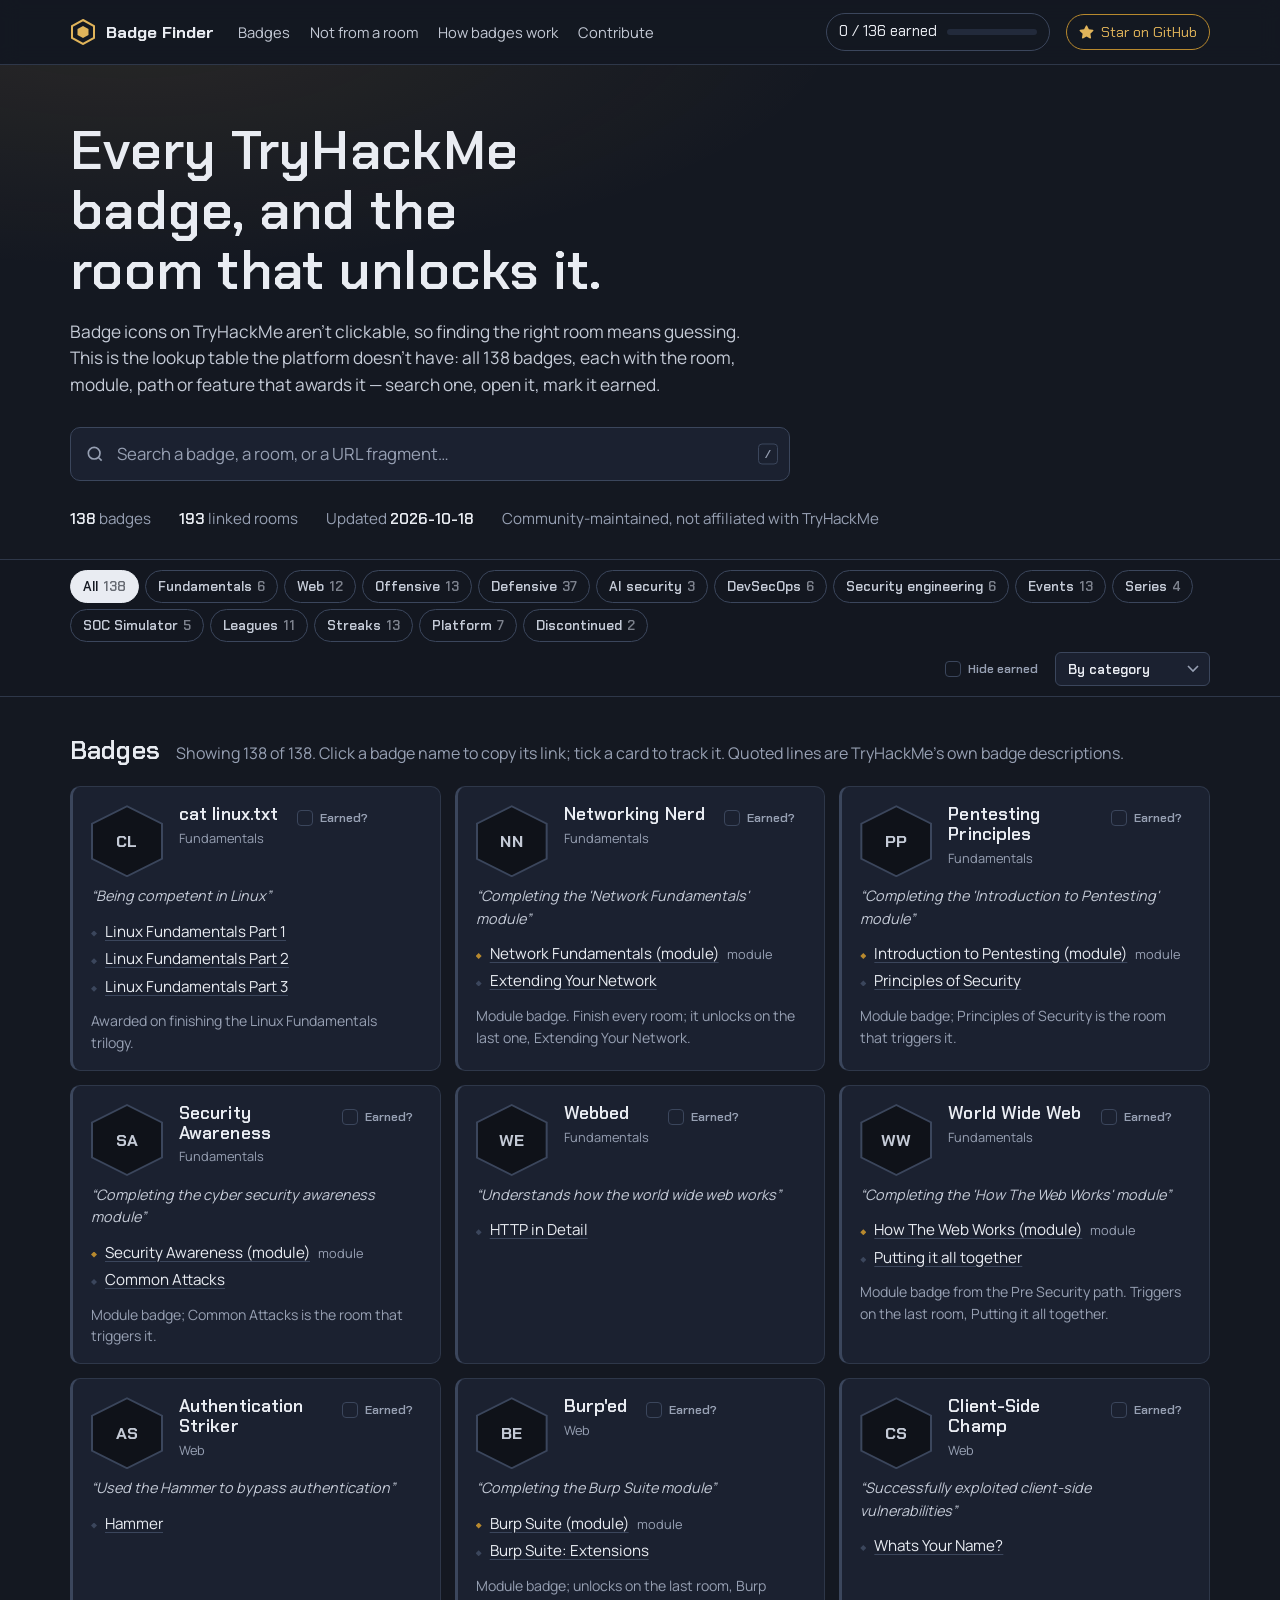
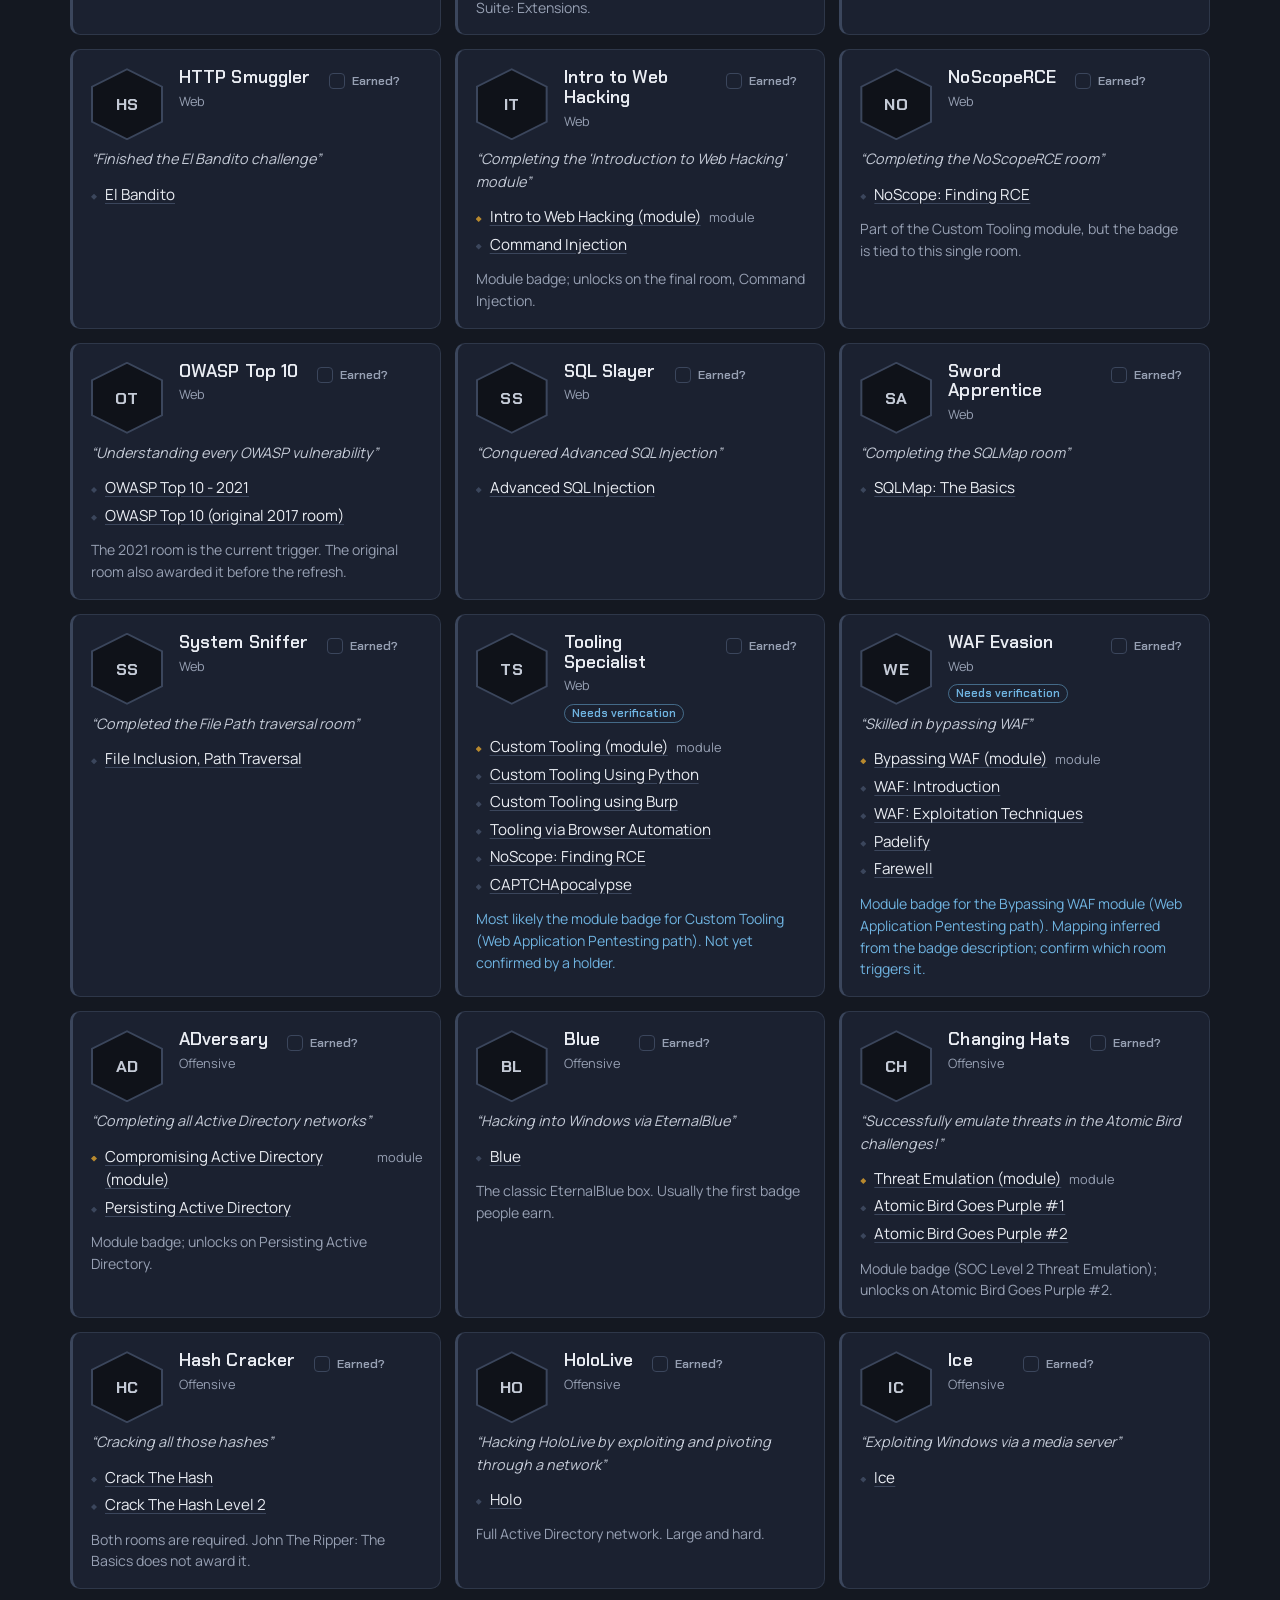
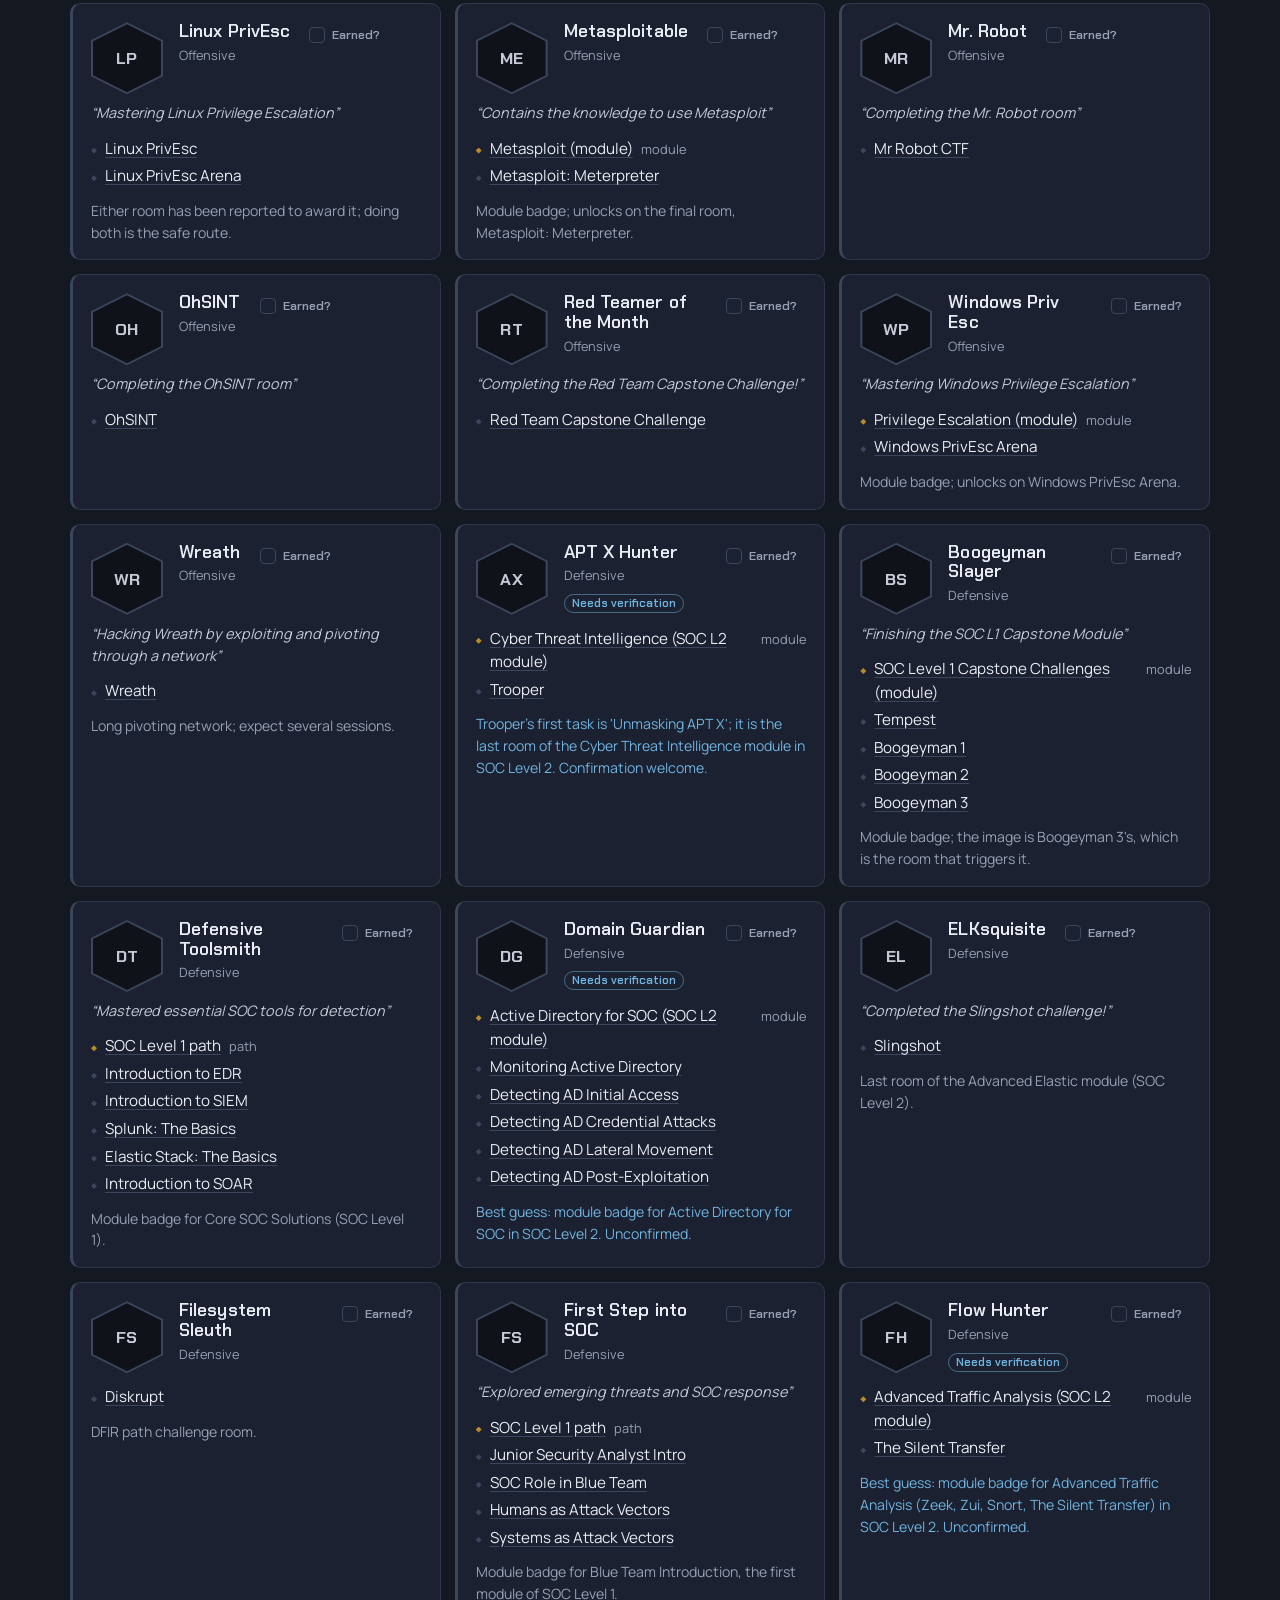
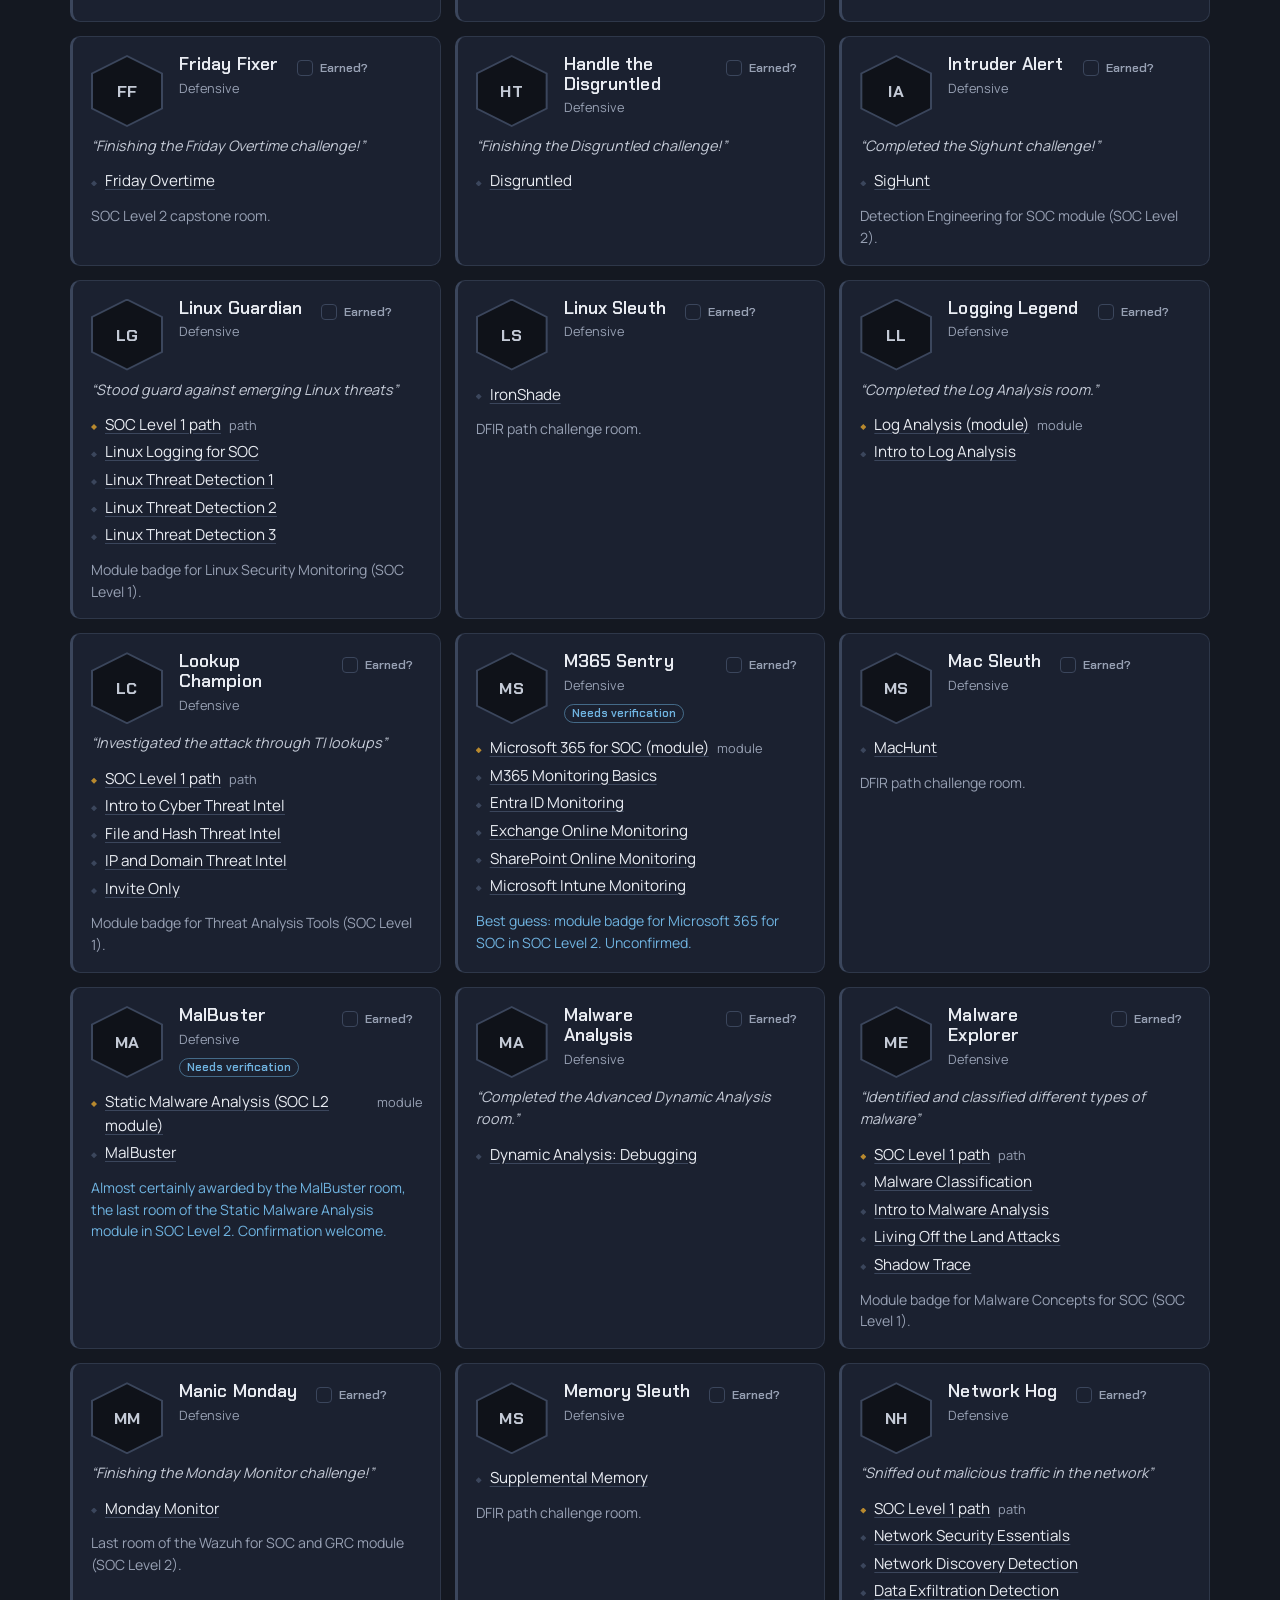
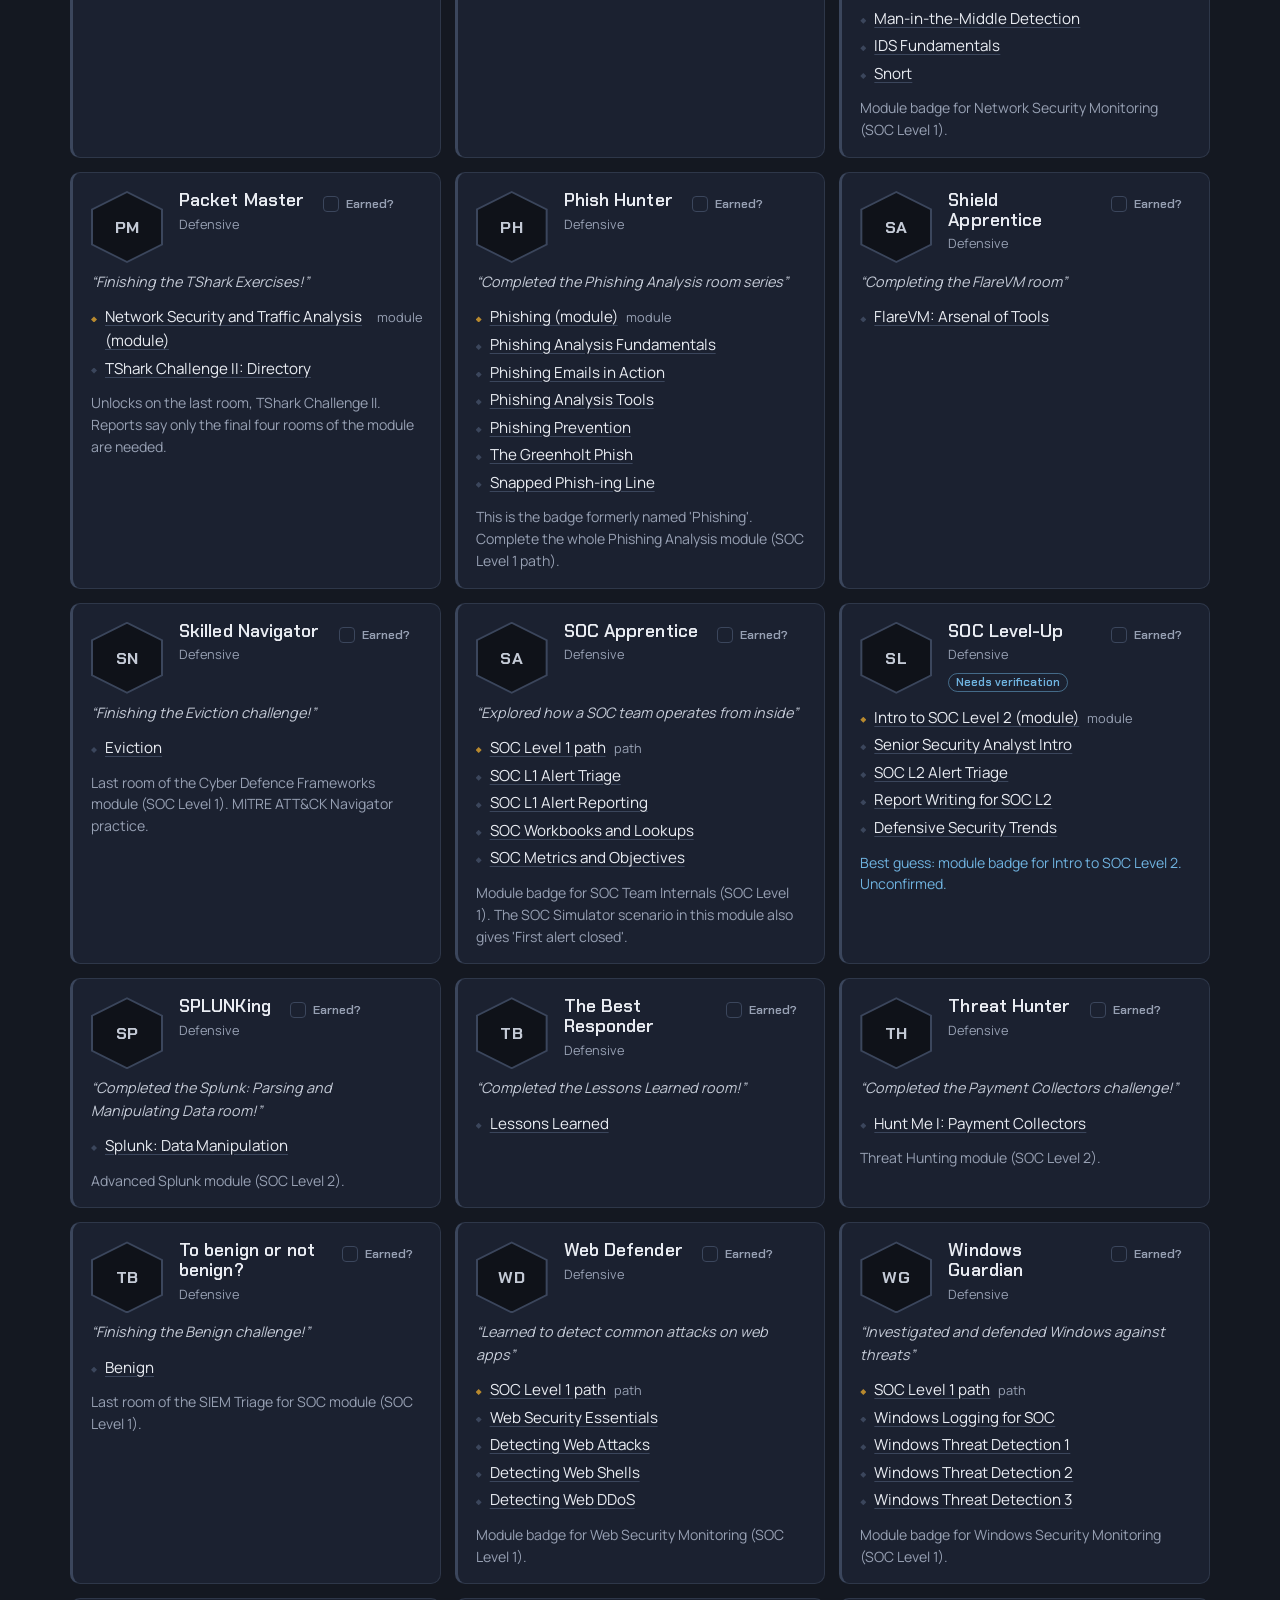
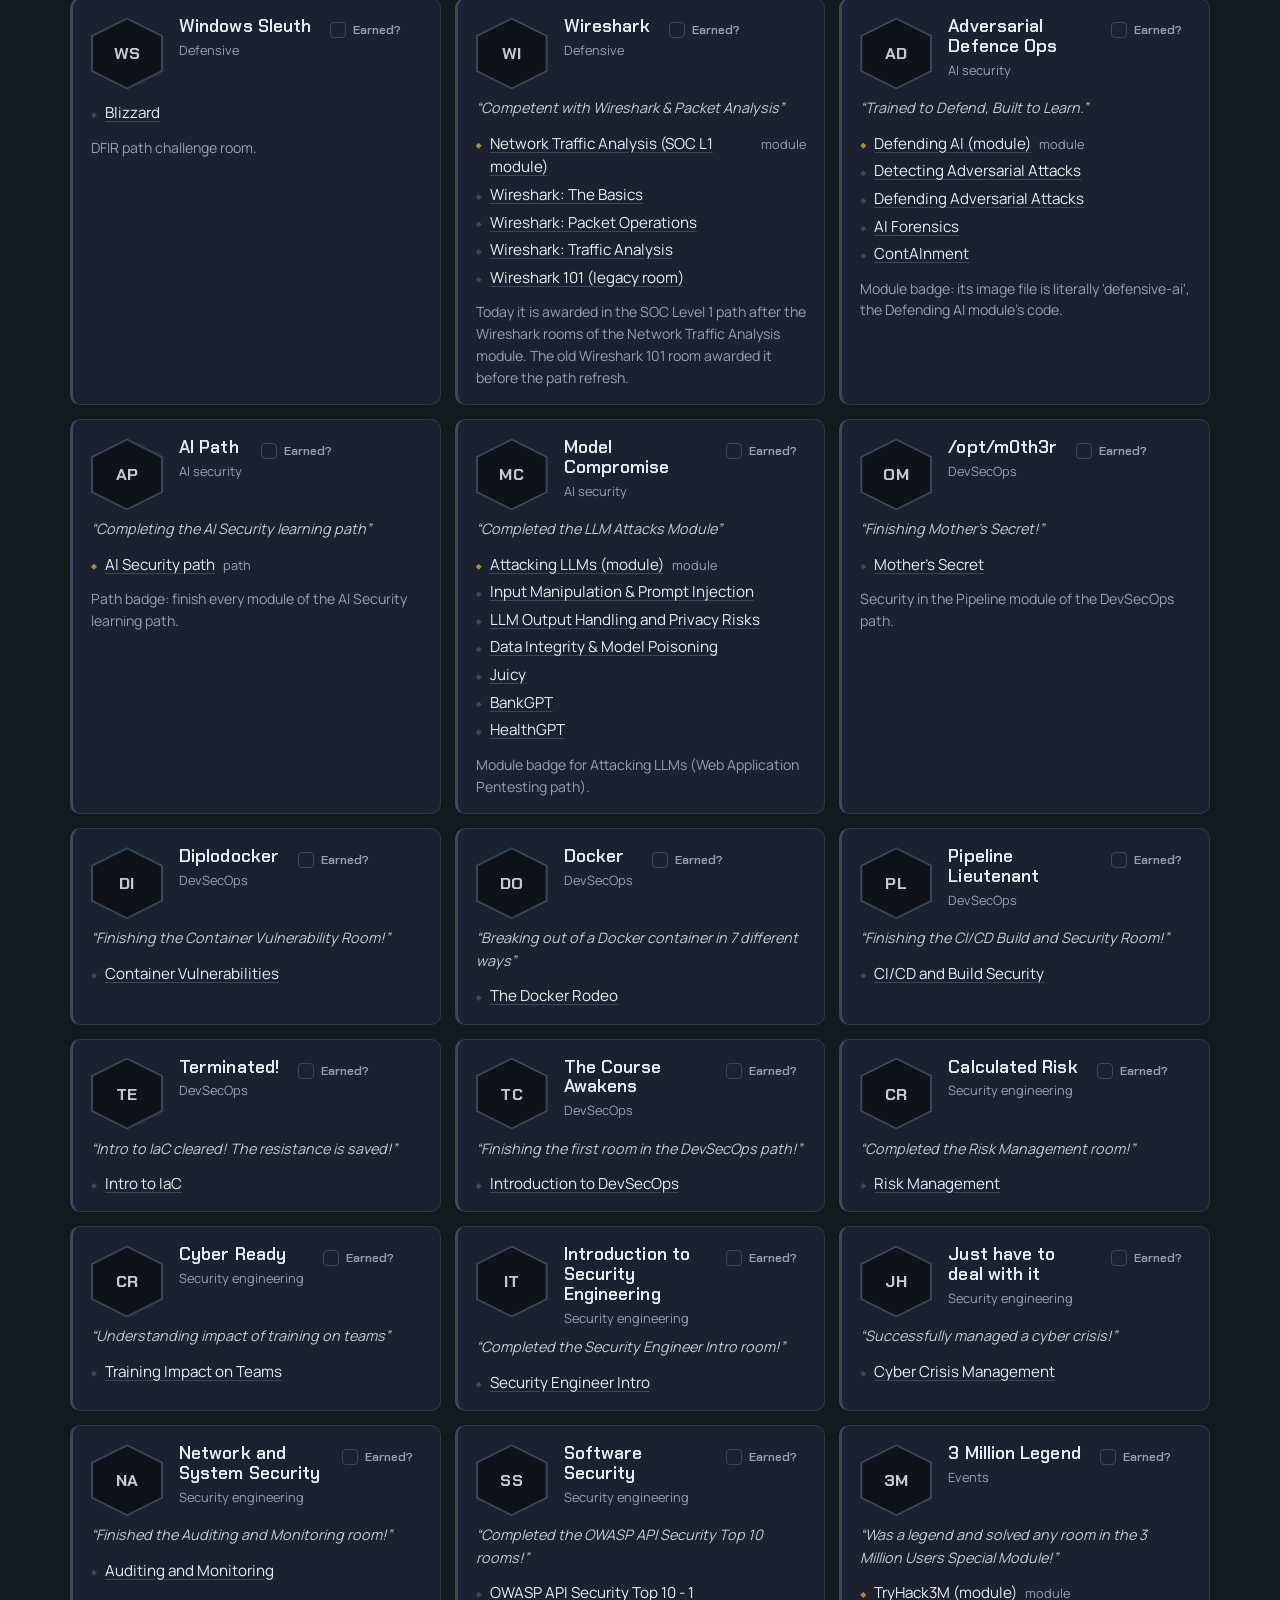
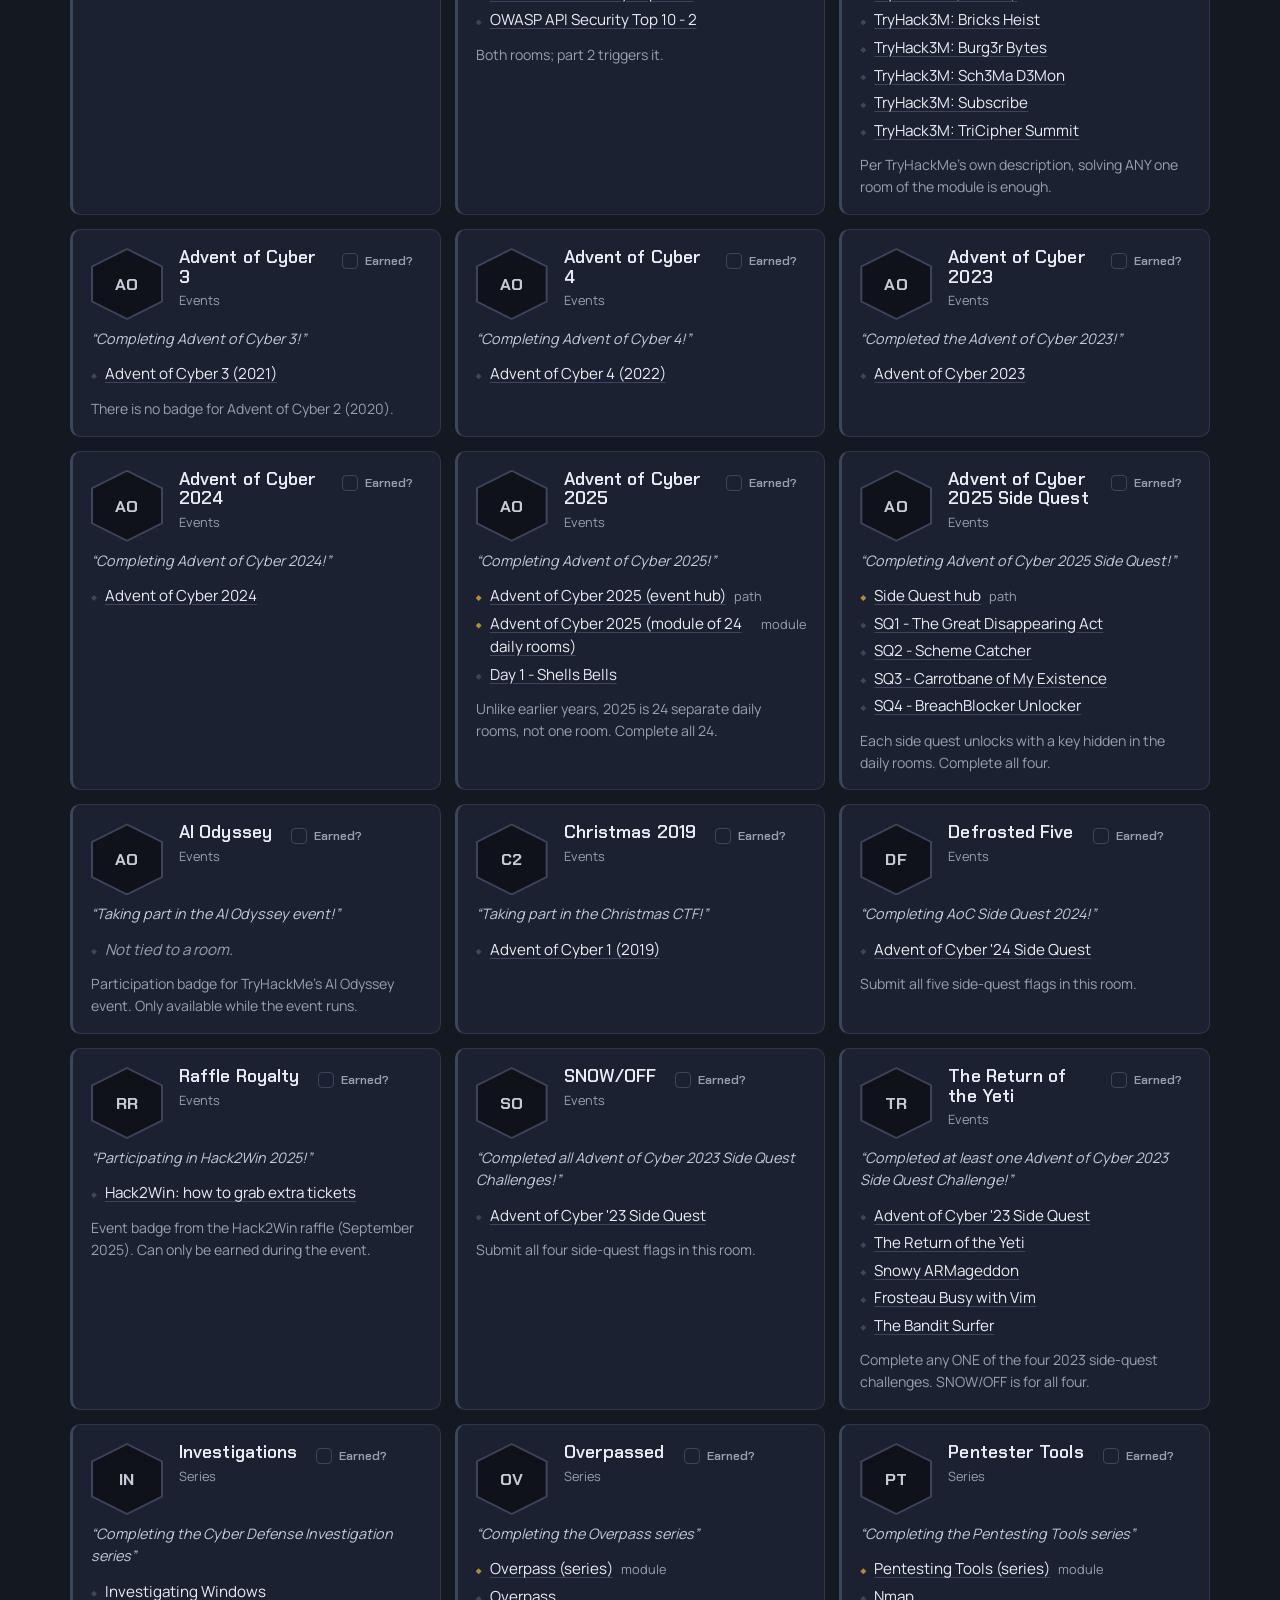
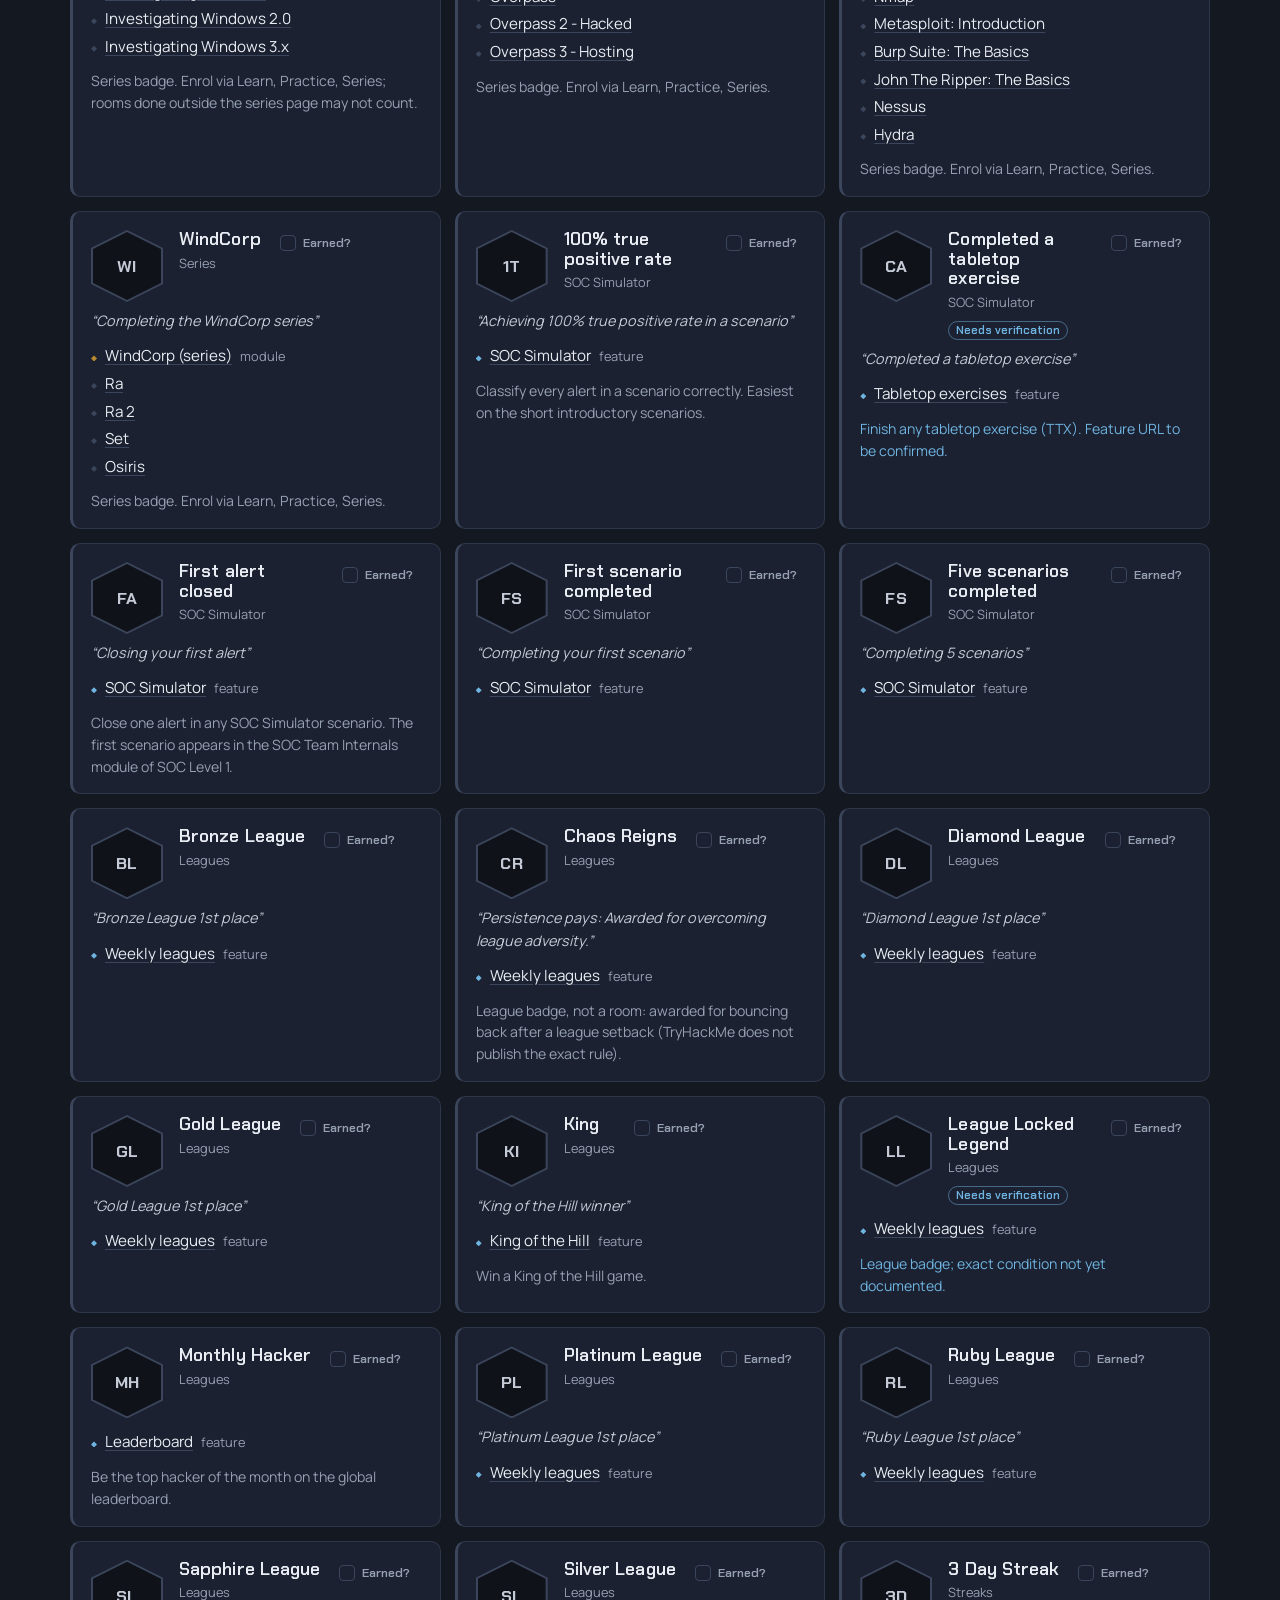
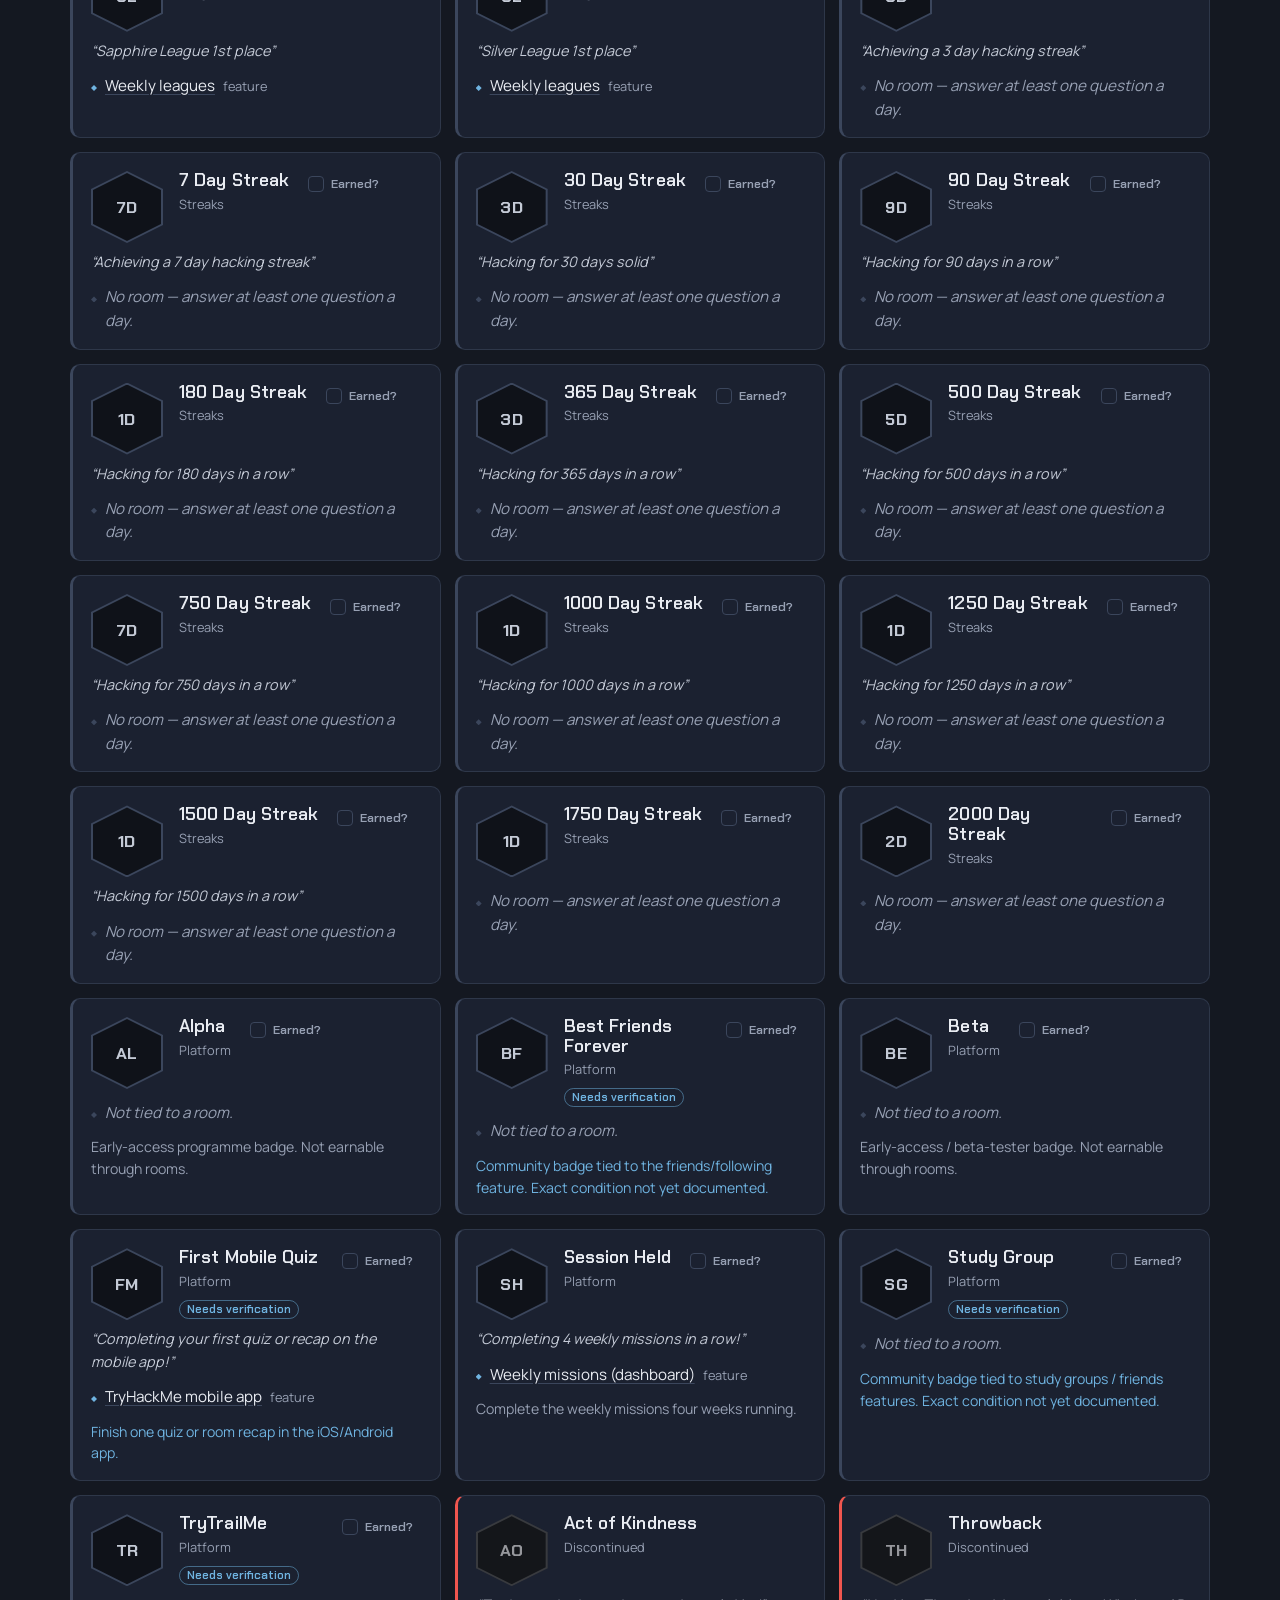
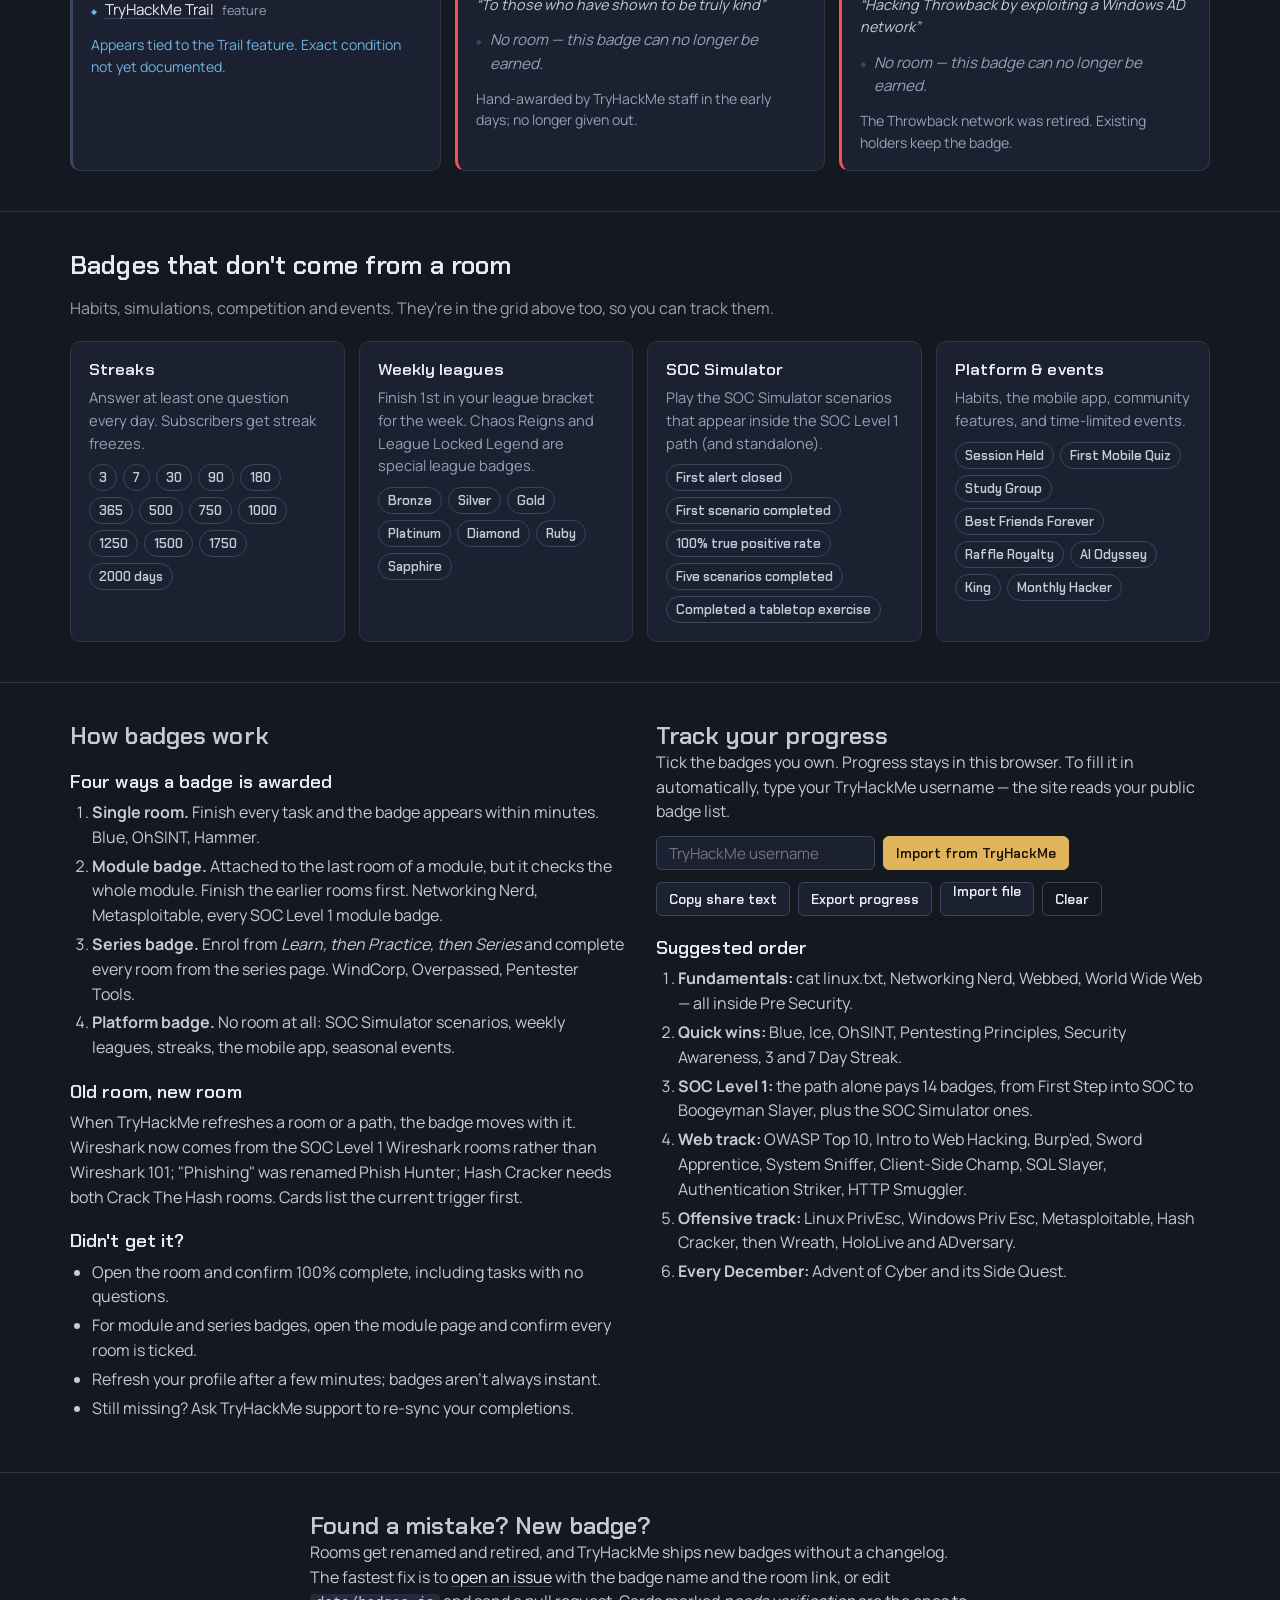
==== index.html @ e09bb970 "Add a Star on GitHub button and a link to the author's profile" ====
<!DOCTYPE html>
<html lang="en">
<head>
  <meta charset="utf-8">
  <meta name="viewport" content="width=device-width, initial-scale=1">
  <title>TryHackMe Badge Finder — all 138 badges and the room that unlocks each one</title>
  <meta name="description" content="Every TryHackMe badge with the exact room, module, path or feature that awards it: Blue, OWASP Top 10, Advent of Cyber, SOC Level 1 badges, Sleuth badges, leagues, streaks and more. Searchable, with a progress tracker.">
  <meta name="keywords" content="TryHackMe badges, TryHackMe badge rooms, how to get TryHackMe badges, TryHackMe badge list, THM badges, TryHackMe rooms with badges, TryHackMe achievements, Advent of Cyber badge, TryHackMe SOC Level 1 badges, TryHackMe Sleuth badges">
  <meta name="robots" content="index, follow, max-image-preview:large">
  <link rel="canonical" href="https://bazeeza.github.io/thm-badge-finder/">
  <meta name="theme-color" content="#141821">
  <meta property="og:type" content="website">
  <meta property="og:site_name" content="TryHackMe Badge Finder">
  <meta property="og:title" content="TryHackMe Badge Finder — every badge and the room that unlocks it">
  <meta property="og:description" content="All 138 TryHackMe badges with links to the rooms that award them. Free, community-maintained, with a built-in progress tracker.">
  <meta property="og:url" content="https://bazeeza.github.io/thm-badge-finder/">
  <meta property="og:image" content="https://bazeeza.github.io/thm-badge-finder/assets/og-image.png">
  <meta property="og:image:width" content="1200"><meta property="og:image:height" content="630">
  <meta name="twitter:card" content="summary_large_image">
  <meta name="twitter:title" content="TryHackMe Badge Finder">
  <meta name="twitter:description" content="Every TryHackMe badge, and the exact room that unlocks it.">
  <meta name="twitter:image" content="https://bazeeza.github.io/thm-badge-finder/assets/og-image.png">
  <link rel="icon" href="assets/favicon.svg" type="image/svg+xml">
  <link rel="preconnect" href="https://fonts.googleapis.com">
  <link rel="preconnect" href="https://fonts.gstatic.com" crossorigin>
  <link rel="preconnect" href="https://assets.tryhackme.com">
  <link href="https://fonts.googleapis.com/css2?family=Chakra+Petch:wght@600;700&family=Manrope:wght@400;500;600;700&display=swap" rel="stylesheet">
  <link rel="stylesheet" href="styles.css">
  <script type="application/ld+json">
  {"@context":"https://schema.org","@type":"WebSite","name":"TryHackMe Badge Finder","url":"https://bazeeza.github.io/thm-badge-finder/","description":"Every TryHackMe badge and the room, module, path or feature that awards it.","potentialAction":{"@type":"SearchAction","target":"https://bazeeza.github.io/thm-badge-finder/?q={search_term_string}","query-input":"required name=search_term_string"}}
  </script>
  <script type="application/ld+json">
  {"@context":"https://schema.org","@type":"FAQPage","mainEntity":[
    {"@type":"Question","name":"How do I get badges on TryHackMe?","acceptedAnswer":{"@type":"Answer","text":"Most badges are awarded automatically when you complete a specific room, finish every room of a module, or complete a series. Others come from the SOC Simulator, streaks, weekly leagues, King of the Hill and seasonal events. This page lists the exact trigger for each of the 138 badges."}},
    {"@type":"Question","name":"Why can't I click a badge on TryHackMe to see which room gives it?","acceptedAnswer":{"@type":"Answer","text":"Badge icons on profiles aren't linked to rooms. This site fills that gap: search a badge name and get the room link."}},
    {"@type":"Question","name":"I completed the room but didn't get the badge. What now?","acceptedAnswer":{"@type":"Answer","text":"Check that every task shows 100%, that you did the current version of the room, and for module and series badges that every room in the module or series is done. Badges can take a few minutes to appear. If it's still missing, TryHackMe support can re-sync it."}}
  ]}
  </script>
</head>
<body>

<header class="topbar">
  <div class="wrap">
    <a class="brand" href="#top" aria-label="TryHackMe Badge Finder, home">
      <svg viewBox="0 0 26 26" aria-hidden="true"><polygon points="13,1 24,7 24,19 13,25 2,19 2,7" fill="none" stroke="#E0B45A" stroke-width="2"/><polygon points="13,7 18.5,10 18.5,16 13,19 7.5,16 7.5,10" fill="#E0B45A"/></svg>
      Badge Finder
    </a>
    <nav class="topbar-nav" aria-label="Sections">
      <a href="#badges">Badges</a>
      <a href="#other-badges">Not from a room</a>
      <a href="#how">How badges work</a>
      <a href="#contribute">Contribute</a>
    </nav>
    <span class="spacer"></span>
    <div class="progress-pill" title="Saved in this browser only">
      <span id="progress-text">0 / 0 earned</span>
      <span class="bar" aria-hidden="true"><i id="progress-bar"></i></span>
    </div>
    <a class="gh-star" href="https://github.com/Bazeeza/thm-badge-finder" target="_blank" rel="noopener" aria-label="Star this project on GitHub">
      <svg viewBox="0 0 16 16" aria-hidden="true"><path fill="currentColor" d="M8 .25a.75.75 0 0 1 .67.42l1.88 3.81 4.2.61a.75.75 0 0 1 .42 1.28l-3.04 2.96.72 4.19a.75.75 0 0 1-1.09.79L8 12.33l-3.76 1.98a.75.75 0 0 1-1.09-.79l.72-4.19L.83 6.37a.75.75 0 0 1 .42-1.28l4.2-.61L7.33.67A.75.75 0 0 1 8 .25Z"/></svg>
      <span>Star on GitHub</span>
    </a>
  </div>
</header>

<main id="top">
  <section class="hero">
    <div class="wrap">
      <h1>Every TryHackMe badge, and the room that unlocks it.</h1>
      <p class="lead">Badge icons on TryHackMe aren't clickable, so finding the right room means guessing. This is the lookup table the platform doesn't have: all 138 badges, each with the room, module, path or feature that awards it — search one, open it, mark it earned.</p>
      <form class="search" role="search" onsubmit="return false">
        <label>
          <span class="visually-hidden">Search badges and rooms</span>
          <svg viewBox="0 0 24 24" fill="none" stroke="currentColor" stroke-width="2" aria-hidden="true"><circle cx="11" cy="11" r="7"/><path d="M20 20l-3.5-3.5"/></svg>
          <input id="search" type="search" placeholder="Search a badge, a room, or a URL fragment…" autocomplete="off" spellcheck="false">
          <kbd aria-hidden="true">/</kbd>
        </label>
      </form>
      <ul class="facts">
        <li><b id="fact-badges">0</b> badges</li>
        <li><b id="fact-rooms">0</b> linked rooms</li>
        <li>Updated <b id="fact-updated"></b></li>
        <li>Community-maintained, not affiliated with TryHackMe</li>
      </ul>
    </div>
  </section>

  <div class="toolbar" id="badges">
    <div class="wrap">
      <div class="chips" id="chips" role="group" aria-label="Filter by category"></div>
      <div class="right">
        <label class="earn" style="margin:0">
          <input type="checkbox" id="only-unearned">
          <span class="box"><svg viewBox="0 0 12 12" fill="none" stroke="#1A1406" stroke-width="2"><path d="M2 6.5l2.6 2.5L10 3.5"/></svg></span>
          Hide earned
        </label>
        <select class="select" id="sort" aria-label="Sort badges">
          <option value="category">By category</option>
          <option value="name">A to Z</option>
          <option value="rooms">Most rooms first</option>
        </select>
      </div>
    </div>
  </div>

  <section>
    <div class="wrap">
      <div class="section-head">
        <h2>Badges</h2>
        <p>Showing <span id="result-count">0</span>. Click a badge name to copy its link; tick a card to track it. Quoted lines are TryHackMe's own badge descriptions.</p>
      </div>
      <div class="grid" id="grid" aria-live="polite"></div>
    </div>
  </section>

  <section id="other-badges">
    <div class="wrap">
      <div class="section-head">
        <h2>Badges that don't come from a room</h2>
        <p>Habits, simulations, competition and events. They're in the grid above too, so you can track them.</p>
      </div>
      <div class="other" id="other"></div>
    </div>
  </section>

  <section id="how">
    <div class="wrap two-col">
      <div class="prose">
        <h2>How badges work</h2>
        <h3>Four ways a badge is awarded</h3>
        <ol>
          <li><strong>Single room.</strong> Finish every task and the badge appears within minutes. Blue, OhSINT, Hammer.</li>
          <li><strong>Module badge.</strong> Attached to the last room of a module, but it checks the whole module. Finish the earlier rooms first. Networking Nerd, Metasploitable, every SOC Level 1 module badge.</li>
          <li><strong>Series badge.</strong> Enrol from <em>Learn, then Practice, then Series</em> and complete every room from the series page. WindCorp, Overpassed, Pentester Tools.</li>
          <li><strong>Platform badge.</strong> No room at all: SOC Simulator scenarios, weekly leagues, streaks, the mobile app, seasonal events.</li>
        </ol>
        <h3>Old room, new room</h3>
        <p>When TryHackMe refreshes a room or a path, the badge moves with it. Wireshark now comes from the SOC Level 1 Wireshark rooms rather than Wireshark 101; "Phishing" was renamed Phish Hunter; Hash Cracker needs both Crack The Hash rooms. Cards list the current trigger first.</p>
        <h3>Didn't get it?</h3>
        <ul>
          <li>Open the room and confirm 100% complete, including tasks with no questions.</li>
          <li>For module and series badges, open the module page and confirm every room is ticked.</li>
          <li>Refresh your profile after a few minutes; badges aren't always instant.</li>
          <li>Still missing? Ask TryHackMe support to re-sync your completions.</li>
        </ul>
      </div>
      <div class="prose">
        <h2>Track your progress</h2>
        <p>Tick the badges you own. Progress stays in this browser. To fill it in automatically, type your TryHackMe username — the site reads your public badge list.</p>
        <p class="row">
          <input class="text-input" id="thm-user" placeholder="TryHackMe username" autocomplete="off">
          <button class="btn primary" id="thm-import-btn" type="button">Import from TryHackMe</button>
        </p>
        <p id="thm-import-status" style="color:var(--muted);font-size:.9rem"></p>
        <p class="row">
          <button class="btn" id="share" type="button">Copy share text</button>
          <button class="btn" id="export" type="button">Export progress</button>
          <label class="btn" for="import">Import file</label>
          <input class="visually-hidden" type="file" id="import" accept="application/json">
          <button class="btn ghost danger" id="reset" type="button">Clear</button>
        </p>
        <h3>Suggested order</h3>
        <ol>
          <li><strong>Fundamentals:</strong> cat linux.txt, Networking Nerd, Webbed, World Wide Web — all inside Pre Security.</li>
          <li><strong>Quick wins:</strong> Blue, Ice, OhSINT, Pentesting Principles, Security Awareness, 3 and 7 Day Streak.</li>
          <li><strong>SOC Level 1:</strong> the path alone pays 14 badges, from First Step into SOC to Boogeyman Slayer, plus the SOC Simulator ones.</li>
          <li><strong>Web track:</strong> OWASP Top 10, Intro to Web Hacking, Burp'ed, Sword Apprentice, System Sniffer, Client-Side Champ, SQL Slayer, Authentication Striker, HTTP Smuggler.</li>
          <li><strong>Offensive track:</strong> Linux PrivEsc, Windows Priv Esc, Metasploitable, Hash Cracker, then Wreath, HoloLive and ADversary.</li>
          <li><strong>Every December:</strong> Advent of Cyber and its Side Quest.</li>
        </ol>
      </div>
    </div>
  </section>

  <section id="contribute">
    <div class="wrap prose">
      <h2>Found a mistake? New badge?</h2>
      <p>Rooms get renamed and retired, and TryHackMe ships new badges without a changelog. The fastest fix is to
        <a id="report-link" data-repo="bazeeza/thm-badge-finder" href="https://github.com/bazeeza/thm-badge-finder/issues/new">open an issue</a>
        with the badge name and the room link, or edit <code>data/badges.js</code> and send a pull request. Cards marked <em>needs verification</em> are the ones to confirm first — if you earned one, tell us which room triggered it.</p>
    </div>
  </section>
</main>

<footer>
  <div class="wrap">
    <p>Badge names, descriptions and artwork belong to TryHackMe and are loaded from TryHackMe's own servers. This site is an independent community index, not affiliated with or endorsed by TryHackMe.</p>
    <p class="noprint">Made by <a href="https://github.com/Bazeeza">bazeeza</a>. Source on <a href="https://github.com/Bazeeza/thm-badge-finder">GitHub</a>, a star helps others find it. Based on the community list started by PYROMANIA6 on r/tryhackme, cross-checked against thmrevenant's badge table and TryHackMe's public badge API. Data version <span id="site-version"></span>.</p>
  </div>
</footer>

<div class="toast" id="toast" role="status" aria-live="polite"></div>
<script src="data/badges.js"></script>
<script src="app.js"></script>
<script>document.getElementById("site-version").textContent = (window.SITE && window.SITE.version) || "";</script>
</body>
</html>
---- styles.css ----
/* ======================================================================
   TryHackMe Badge Finder — styles
   Palette: slate base, brass for "earned", cool blue for "verify", red
   for discontinued. Type: Chakra Petch (display) + Manrope (body).
   ====================================================================== */
:root {
  --bg: #141821; --bg-deep: #0F1219; --surface: #1B2130; --surface-2: #222A3B;
  --line: #2E3749; --line-strong: #3B465C;
  --ink: #E9ECF2; --ink-soft: #C4CAD6; --muted: #97A0B3;
  --brass: #E0B45A; --brass-deep: #B8892E; --brass-ink: #1A1406;
  --verify: #6FB3E0; --red: #F0564F; --focus: #FFD27A;
  --font-display: "Chakra Petch", "Trebuchet MS", sans-serif;
  --font-body: "Manrope", "Segoe UI", system-ui, sans-serif;
  --radius: 6px; --radius-lg: 10px; --maxw: 1180px; --hex: 72px;
}
*, *::before, *::after { box-sizing: border-box; }
html { scroll-behavior: smooth; scroll-padding-top: 90px; }
@media (prefers-reduced-motion: reduce) { html { scroll-behavior: auto; } }
body { margin: 0; background: var(--bg); color: var(--ink); font-family: var(--font-body); font-size: 16px; line-height: 1.55; -webkit-font-smoothing: antialiased; }
a { color: var(--ink); text-decoration-color: var(--line-strong); text-underline-offset: 3px; }
a:hover { text-decoration-color: var(--brass); }
:focus-visible { outline: 2px solid var(--focus); outline-offset: 2px; }
h1, h2, h3 { font-family: var(--font-display); font-weight: 600; line-height: 1.1; margin: 0; letter-spacing: 0.005em; }
.wrap { max-width: var(--maxw); margin: 0 auto; padding: 0 20px; }
.visually-hidden { position: absolute !important; width: 1px; height: 1px; overflow: hidden; clip: rect(0 0 0 0); white-space: nowrap; }

/* Top bar */
.topbar { position: sticky; top: 0; z-index: 20; background: color-mix(in srgb, var(--bg) 88%, transparent); backdrop-filter: blur(10px); border-bottom: 1px solid var(--line); }
.topbar .wrap { display: flex; align-items: center; gap: 16px; height: 64px; }
.brand { display: flex; align-items: center; gap: 10px; font-family: var(--font-display); font-weight: 700; font-size: 1.05rem; text-decoration: none; white-space: nowrap; }
.brand svg { width: 26px; height: 26px; }
.topbar-nav { display: none; gap: 20px; margin-left: 8px; }
.topbar-nav a { font-size: 0.92rem; color: var(--ink-soft); text-decoration: none; }
.topbar-nav a:hover { color: var(--ink); }
.topbar .spacer { flex: 1; }
.progress-pill { display: flex; align-items: center; gap: 10px; font-family: var(--font-display); font-size: 0.95rem; padding: 6px 12px; border: 1px solid var(--line-strong); border-radius: 999px; white-space: nowrap; }
.progress-pill .bar { width: 90px; height: 6px; background: var(--surface-2); border-radius: 999px; overflow: hidden; }
.gh-star { display: inline-flex; align-items: center; gap: 7px; font-family: var(--font-display); font-size: 0.92rem; padding: 6px 12px; border: 1px solid var(--brass-deep); border-radius: 999px; color: var(--brass); text-decoration: none; white-space: nowrap; }
.gh-star svg { width: 15px; height: 15px; }
.gh-star:hover { background: var(--brass); color: var(--brass-ink); }
@media (max-width: 560px) { .gh-star span { display: none; } .gh-star { padding: 7px; } }
.progress-pill .bar i { display: block; height: 100%; width: 0%; background: linear-gradient(90deg, var(--brass-deep), var(--brass)); transition: width .35s ease; }
@media (min-width: 860px) { .topbar-nav { display: flex; } }

/* Hero */
.hero { padding: 56px 0 28px; border-bottom: 1px solid var(--line); background: radial-gradient(1200px 420px at 10% -10%, rgba(224,180,90,0.10), transparent 60%), var(--bg); }
.hero h1 { font-size: clamp(2rem, 4.6vw, 3.4rem); max-width: 18ch; text-wrap: balance; }
.hero p.lead { margin: 18px 0 0; max-width: 62ch; color: var(--ink-soft); font-size: 1.08rem; }
.hero .search { margin-top: 28px; display: flex; gap: 10px; align-items: stretch; max-width: 720px; }
.search label { flex: 1; position: relative; }
.search input { width: 100%; height: 54px; padding: 0 16px 0 46px; background: var(--surface); border: 1px solid var(--line-strong); border-radius: var(--radius-lg); color: var(--ink); font: inherit; font-size: 1.05rem; }
.search input::placeholder { color: var(--muted); }
.search input:focus { border-color: var(--brass); outline: none; box-shadow: 0 0 0 3px rgba(224,180,90,0.18); }
.search svg { position: absolute; left: 15px; top: 50%; transform: translateY(-50%); width: 20px; height: 20px; color: var(--muted); pointer-events: none; }
.search kbd { position: absolute; right: 12px; top: 50%; transform: translateY(-50%); font: 600 0.72rem var(--font-display); color: var(--muted); border: 1px solid var(--line-strong); border-radius: 4px; padding: 2px 6px; }
.hero .facts { margin: 26px 0 0; padding: 0; list-style: none; display: flex; flex-wrap: wrap; gap: 8px 28px; color: var(--muted); font-size: 0.95rem; }
.hero .facts b { color: var(--ink); font-family: var(--font-display); font-weight: 600; }

/* Filters */
.toolbar { position: sticky; top: 64px; z-index: 15; background: color-mix(in srgb, var(--bg) 92%, transparent); backdrop-filter: blur(10px); border-bottom: 1px solid var(--line); }
.toolbar .wrap { display: flex; align-items: center; gap: 10px; flex-wrap: wrap; padding-top: 10px; padding-bottom: 10px; }
.chips { display: flex; gap: 6px; flex-wrap: wrap; flex: 1 1 auto; }
.chip { font: 600 0.84rem var(--font-display); padding: 7px 12px; border: 1px solid var(--line-strong); border-radius: 999px; background: transparent; color: var(--ink-soft); cursor: pointer; white-space: nowrap; }
.chip[aria-pressed="true"] { background: var(--ink); color: var(--bg); border-color: var(--ink); }
.chip:hover:not([aria-pressed="true"]) { border-color: var(--ink-soft); color: var(--ink); }
.chip .n { opacity: .6; margin-left: 5px; }
.toolbar .right { margin-left: auto; flex: none; display: flex; gap: 8px; align-items: center; padding-left: 12px; }
@media (max-width: 859px) {
  .chips { flex-wrap: nowrap; overflow-x: auto; scrollbar-width: thin; padding-bottom: 2px; }
  .toolbar .right { margin-left: 0; width: 100%; justify-content: flex-end; padding-left: 0; }
}
.select, .btn { font: 600 0.84rem var(--font-display); height: 34px; padding: 0 12px; border: 1px solid var(--line-strong); border-radius: var(--radius); background: var(--surface); color: var(--ink); cursor: pointer; white-space: nowrap; }
.select { padding-right: 28px; appearance: none; background-image: url("data:image/svg+xml,%3Csvg xmlns='http://www.w3.org/2000/svg' width='12' height='8' viewBox='0 0 12 8'%3E%3Cpath d='M1 1l5 5 5-5' fill='none' stroke='%2397A0B3' stroke-width='1.6'/%3E%3C/svg%3E"); background-repeat: no-repeat; background-position: right 10px center; }
.btn:hover { border-color: var(--brass); }
.btn.primary { background: var(--brass); color: var(--brass-ink); border-color: var(--brass); }
.btn.primary:hover { background: #ECC26C; }
.btn.ghost { background: transparent; }
.btn.danger:hover { border-color: var(--red); color: var(--red); }
.text-input { font: inherit; font-size: 0.95rem; height: 34px; padding: 0 12px; border: 1px solid var(--line-strong); border-radius: var(--radius); background: var(--surface); color: var(--ink); }
.text-input:focus { border-color: var(--brass); outline: none; }

/* Sections */
section { padding: 40px 0; }
section + section { border-top: 1px solid var(--line); }
.section-head { display: flex; align-items: baseline; gap: 16px; flex-wrap: wrap; margin-bottom: 20px; }
.section-head h2 { font-size: 1.6rem; }
.section-head p { margin: 0; color: var(--muted); }

/* Grid */
.grid { display: grid; grid-template-columns: repeat(auto-fill, minmax(320px, 1fr)); gap: 14px; }
.badge-card { position: relative; background: var(--surface); border: 1px solid var(--line); border-left: 3px solid var(--line-strong); border-radius: var(--radius-lg); padding: 18px 18px 16px; display: grid; grid-template-columns: var(--hex) 1fr; gap: 12px 16px; align-content: start; scroll-margin-top: 130px; }
.badge-card.earned { border-left-color: var(--brass); background: linear-gradient(180deg, rgba(224,180,90,0.06), transparent 40%), var(--surface); }
.badge-card.discontinued { border-left-color: var(--red); }
.badge-card.discontinued .hex { filter: grayscale(1); opacity: .7; }
.badge-card:target { border-color: var(--brass); box-shadow: 0 0 0 3px rgba(224,180,90,0.25); }
.hex { width: var(--hex); height: var(--hex); position: relative; display: grid; place-items: center; }
.hex::before { content: ""; position: absolute; inset: 0; background: var(--line-strong); clip-path: polygon(50% 0, 100% 25%, 100% 75%, 50% 100%, 0 75%, 0 25%); }
.hex .inner { position: absolute; inset: 2px; background: var(--bg-deep); clip-path: polygon(50% 0, 100% 25%, 100% 75%, 50% 100%, 0 75%, 0 25%); display: grid; place-items: center; overflow: hidden; }
.hex img { width: 100%; height: 100%; object-fit: contain; display: block; padding: 6px; }
.hex .fallback { font: 700 1.05rem var(--font-display); color: var(--ink-soft); letter-spacing: 0.02em; }
.badge-card.earned .hex::before { background: linear-gradient(160deg, var(--brass), var(--brass-deep)); }
.badge-card.earned .hex { filter: drop-shadow(0 0 10px rgba(224,180,90,0.35)); }
.badge-card .head { display: flex; align-items: flex-start; gap: 10px; }
.badge-card h3 { font-size: 1.12rem; flex: 1; }
.badge-card h3 a { text-decoration: none; }
.badge-card h3 a:hover { color: var(--brass); }
.badge-card .meta { display: flex; flex-wrap: wrap; gap: 4px 10px; align-items: center; }
.badge-card .cat { display: inline-block; margin-top: 4px; font-size: 0.8rem; color: var(--muted); }
.badge-card .flag { display: inline-block; margin-top: 4px; font: 600 0.72rem var(--font-display); color: var(--verify); border: 1px solid color-mix(in srgb, var(--verify) 50%, transparent); border-radius: 999px; padding: 1px 7px; }
.earn { display: inline-flex; align-items: center; gap: 7px; font: 600 0.78rem var(--font-display); color: var(--muted); cursor: pointer; user-select: none; white-space: nowrap; padding: 4px 8px; border-radius: 999px; border: 1px solid transparent; }
.earn:hover { border-color: var(--line-strong); color: var(--ink); }
.earn input { position: absolute; opacity: 0; width: 0; height: 0; }
.earn .box { width: 16px; height: 16px; border-radius: 4px; border: 1.5px solid var(--line-strong); display: grid; place-items: center; }
.earn .box svg { width: 10px; height: 10px; opacity: 0; }
.earn input:checked + .box { background: var(--brass); border-color: var(--brass); }
.earn input:checked + .box svg { opacity: 1; }
.earn input:focus-visible + .box { outline: 2px solid var(--focus); outline-offset: 2px; }
.badge-card.earned .earn { color: var(--brass); }
.desc { grid-column: 1 / -1; margin: -4px 0 0; color: var(--ink-soft); font-size: 0.9rem; font-style: italic; }
.rooms { grid-column: 1 / -1; margin: 0; padding: 0; list-style: none; display: grid; gap: 4px; }
.rooms li { display: flex; align-items: baseline; gap: 8px; font-size: 0.95rem; }
.rooms li::before { content: ""; flex: none; width: 6px; height: 6px; margin-top: 1px; background: var(--line-strong); clip-path: polygon(50% 0, 100% 50%, 50% 100%, 0 50%); }
.rooms li.module::before, .rooms li.path::before { background: var(--brass-deep); }
.rooms li.feature::before { background: var(--verify); }
.rooms a { word-break: break-word; }
.rooms .kind { color: var(--muted); font-size: 0.8rem; }
.rooms .none { color: var(--muted); font-style: italic; }
.note { grid-column: 1 / -1; margin: 0; color: var(--muted); font-size: 0.88rem; }
.note.verify { color: var(--verify); }
.empty { grid-column: 1 / -1; padding: 40px; text-align: center; border: 1px dashed var(--line-strong); border-radius: var(--radius-lg); color: var(--muted); }
.empty b { color: var(--ink); }
@media (prefers-reduced-motion: no-preference) {
  .grid.entering .badge-card { animation: rise .45s ease both; animation-delay: calc(var(--i, 0) * 12ms); }
  @keyframes rise { from { opacity: 0; transform: translateY(8px); } to { opacity: 1; transform: none; } }
}

/* Other badges */
.other { display: grid; grid-template-columns: repeat(auto-fit, minmax(260px, 1fr)); gap: 14px; }
.other article { background: var(--surface); border: 1px solid var(--line); border-radius: var(--radius-lg); padding: 18px; }
.other h3 { font-size: 1.05rem; margin-bottom: 8px; }
.other p { margin: 0 0 10px; color: var(--muted); font-size: 0.92rem; }
.other ul { margin: 0; padding: 0; list-style: none; display: flex; flex-wrap: wrap; gap: 6px; }
.other li { font: 600 0.8rem var(--font-display); padding: 4px 9px; border: 1px solid var(--line-strong); border-radius: 999px; color: var(--ink-soft); }

/* Prose */
.prose { max-width: 70ch; color: var(--ink-soft); }
.prose h3 { font-size: 1.15rem; margin: 22px 0 8px; color: var(--ink); }
.prose p { margin: 0 0 12px; }
.prose ol, .prose ul { margin: 0 0 12px; padding-left: 22px; }
.prose li { margin-bottom: 4px; }
.prose code { font-family: ui-monospace, "JetBrains Mono", Menlo, monospace; font-size: 0.88em; background: var(--surface-2); padding: 1px 6px; border-radius: 4px; }
.prose .row { display: flex; flex-wrap: wrap; gap: 8px; align-items: center; }
.two-col { display: grid; grid-template-columns: 1fr; gap: 32px; }
@media (min-width: 900px) { .two-col { grid-template-columns: 1fr 1fr; } }

/* Footer, toast */
footer { border-top: 1px solid var(--line); padding: 28px 0 40px; color: var(--muted); font-size: 0.88rem; }
footer .wrap { display: grid; gap: 10px; }
footer a { color: var(--ink-soft); }
.toast { position: fixed; left: 50%; bottom: 24px; transform: translate(-50%, 20px); background: var(--ink); color: var(--bg); font: 600 0.88rem var(--font-display); padding: 10px 16px; border-radius: 999px; opacity: 0; pointer-events: none; transition: opacity .2s, transform .2s; }
.toast.show { opacity: 1; transform: translate(-50%, 0); }

@media (max-width: 600px) {
  :root { --hex: 60px; }
  .hero { padding-top: 36px; }
  .hero .search kbd { display: none; }
  .progress-pill .bar { display: none; }
  .badge-card { padding: 16px 14px 14px; }
}
@media print {
  .topbar, .toolbar, .earn, footer .noprint { display: none !important; }
  body { background: #fff; color: #000; }
  .badge-card { break-inside: avoid; border: 1px solid #999; }
}
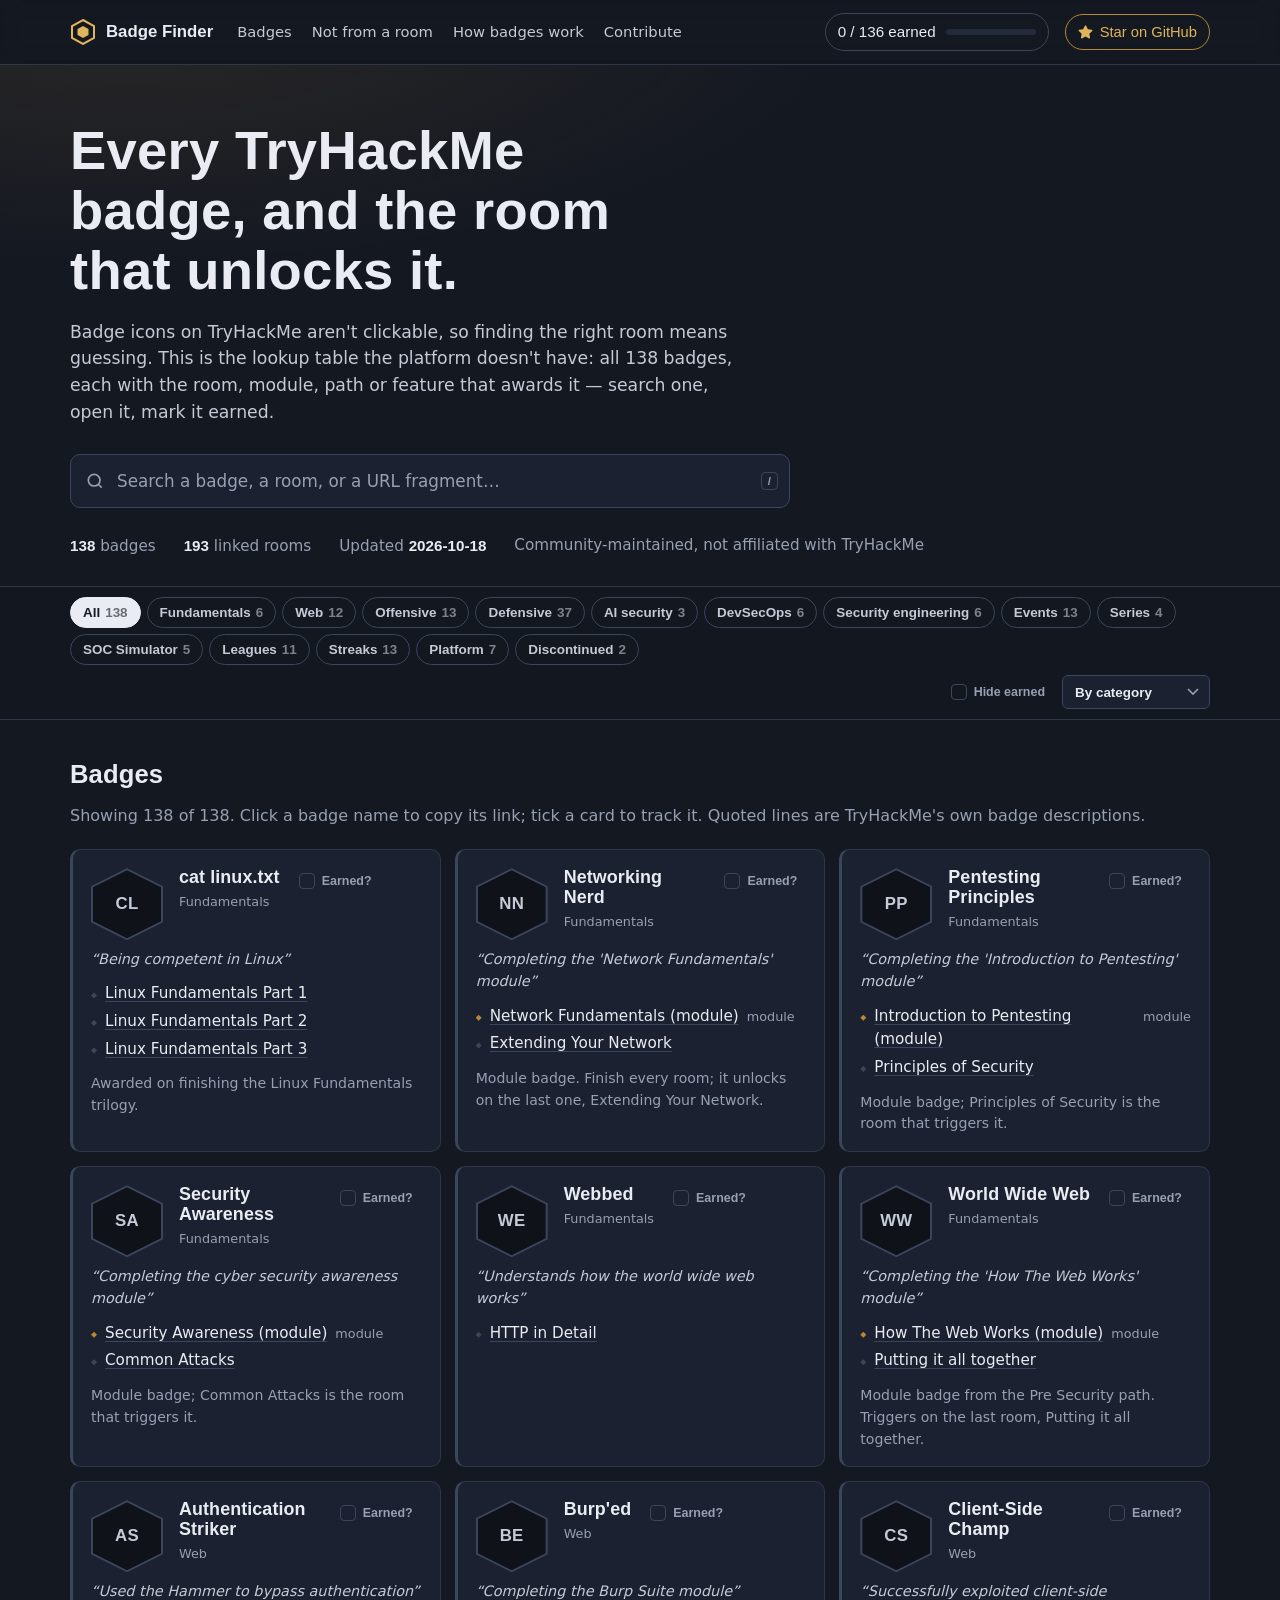
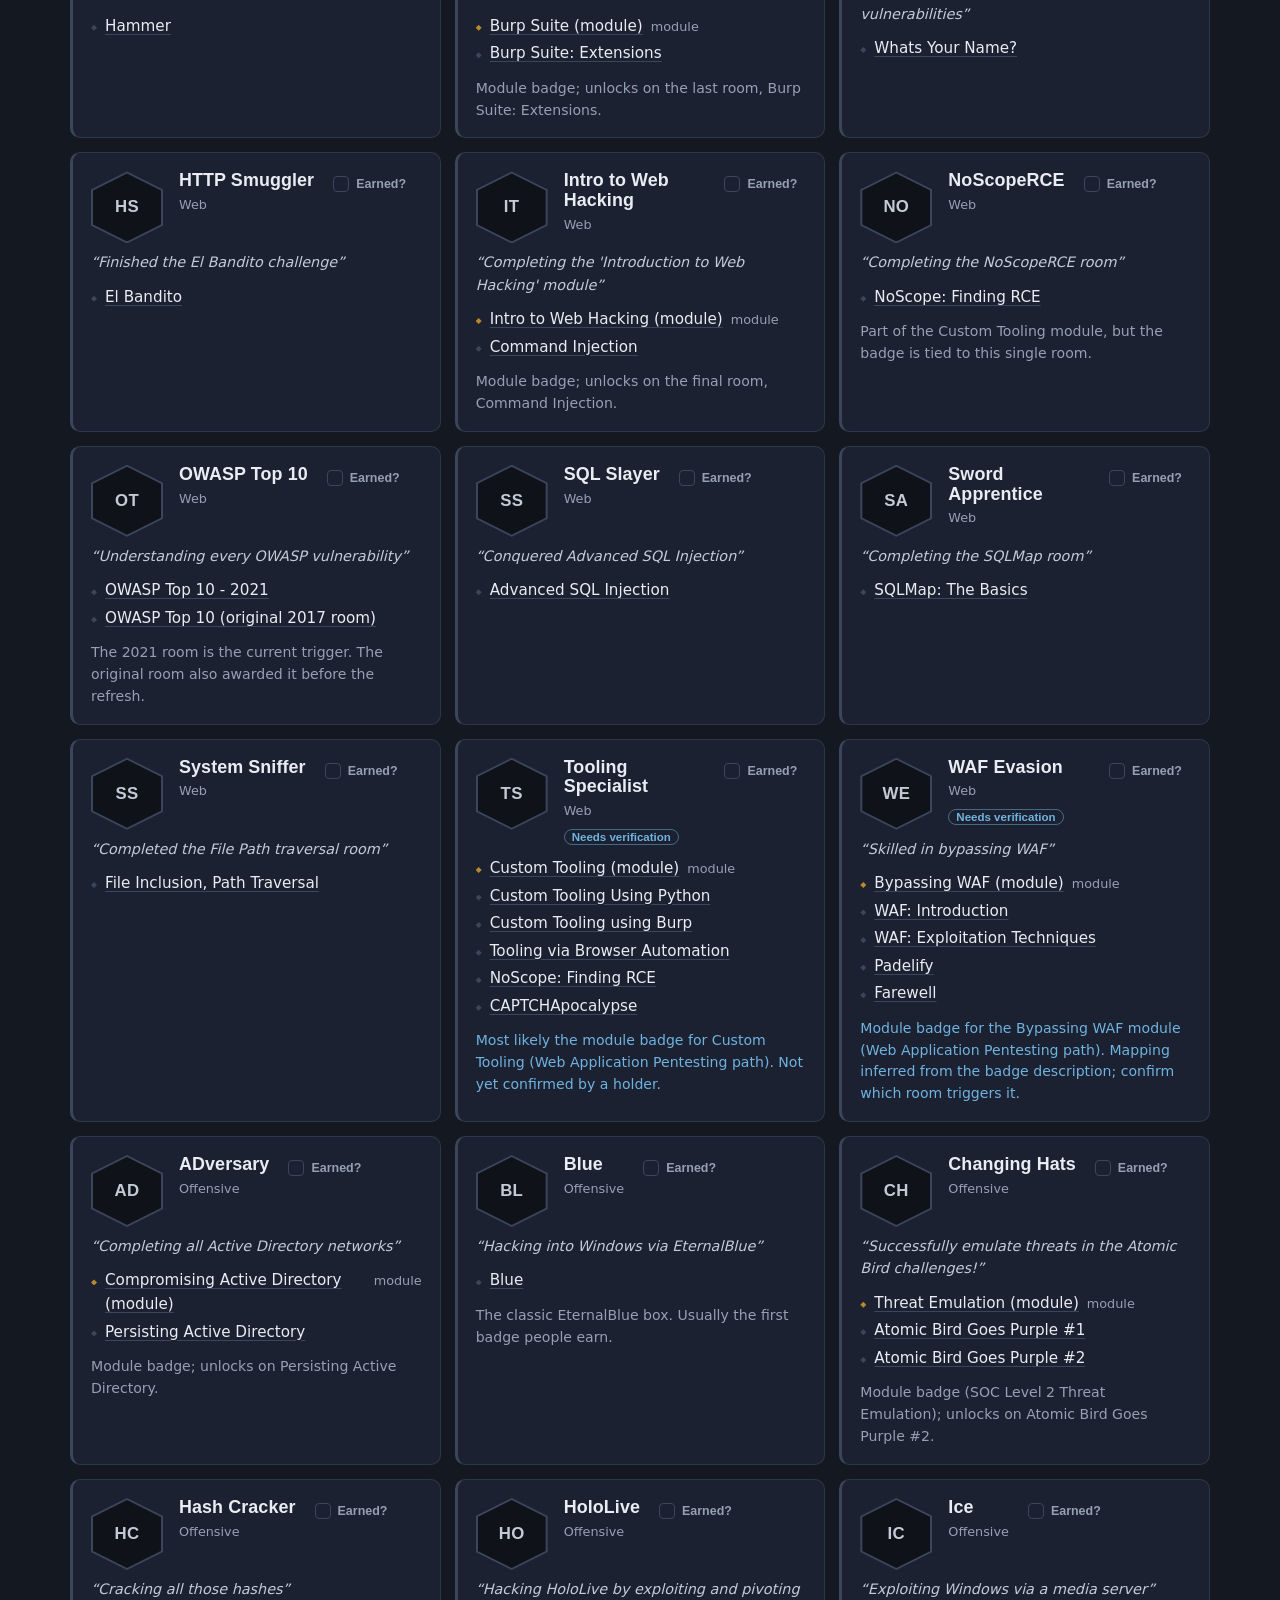
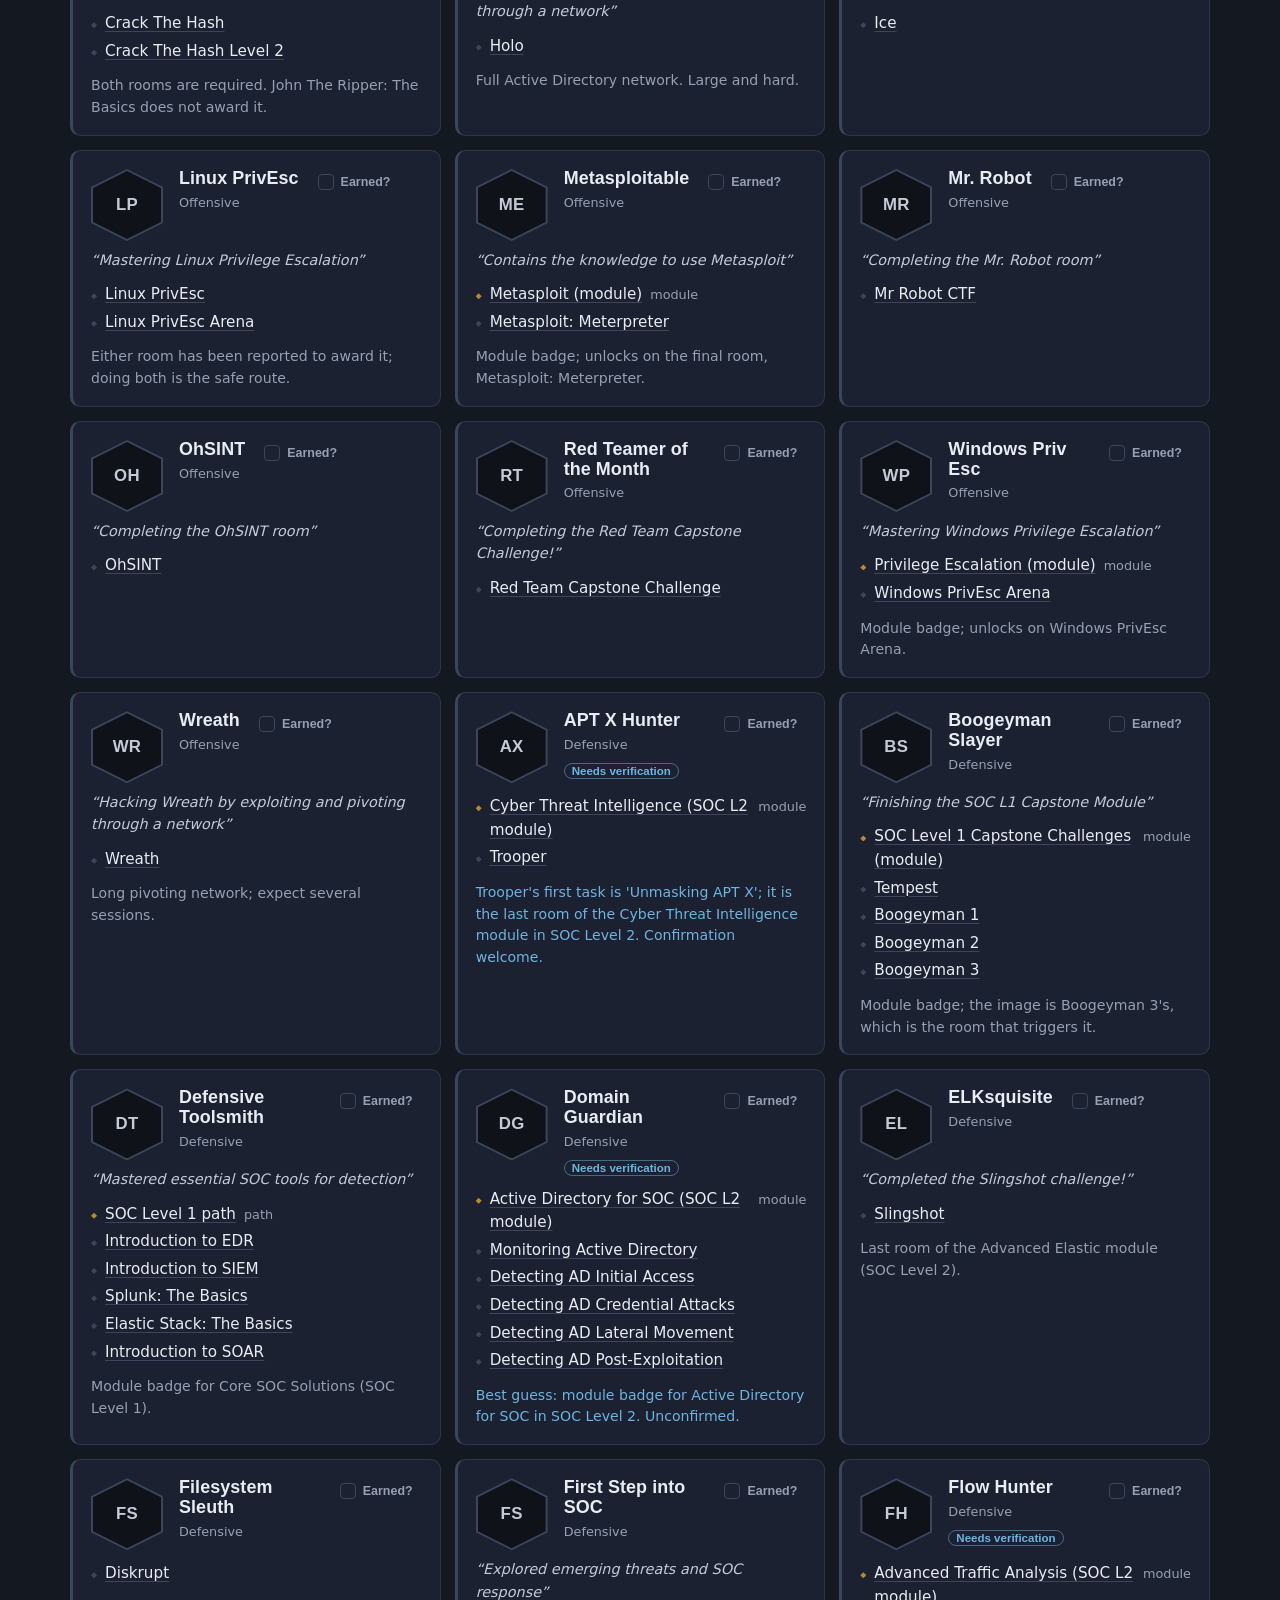
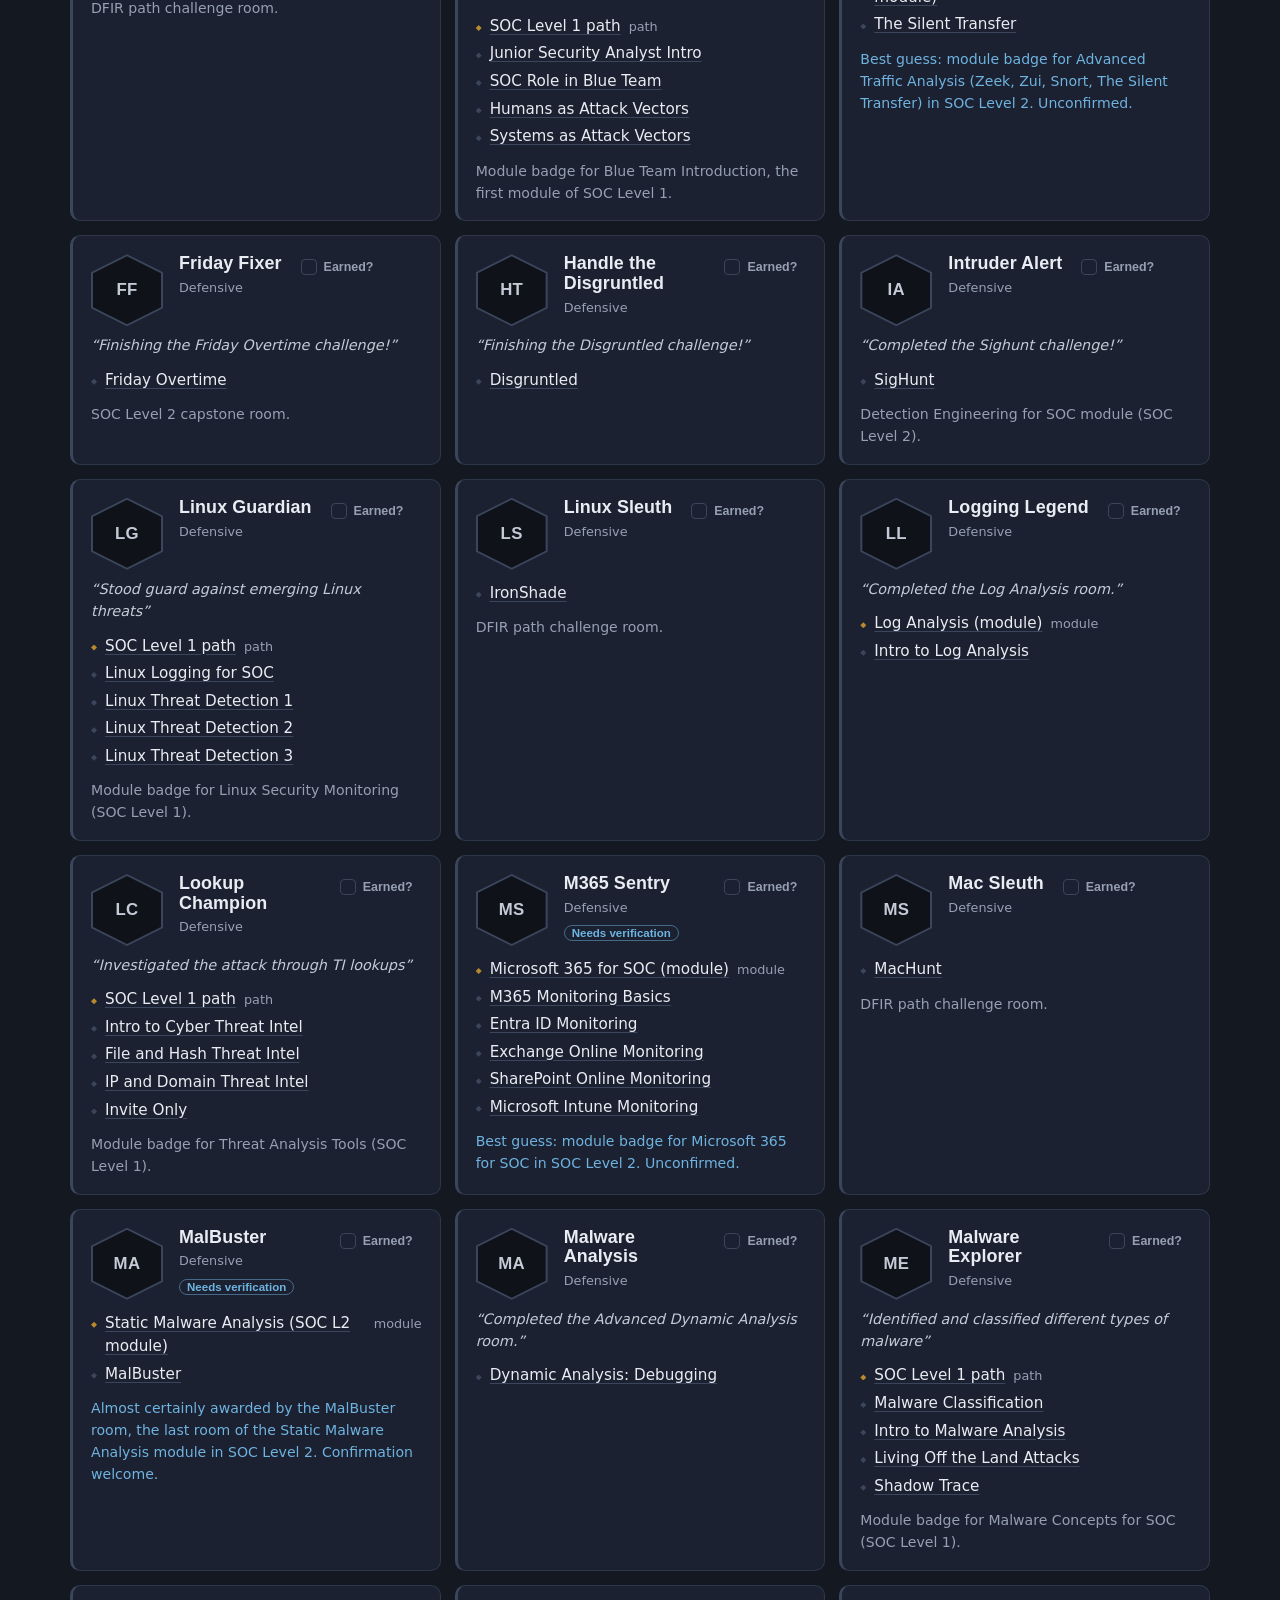
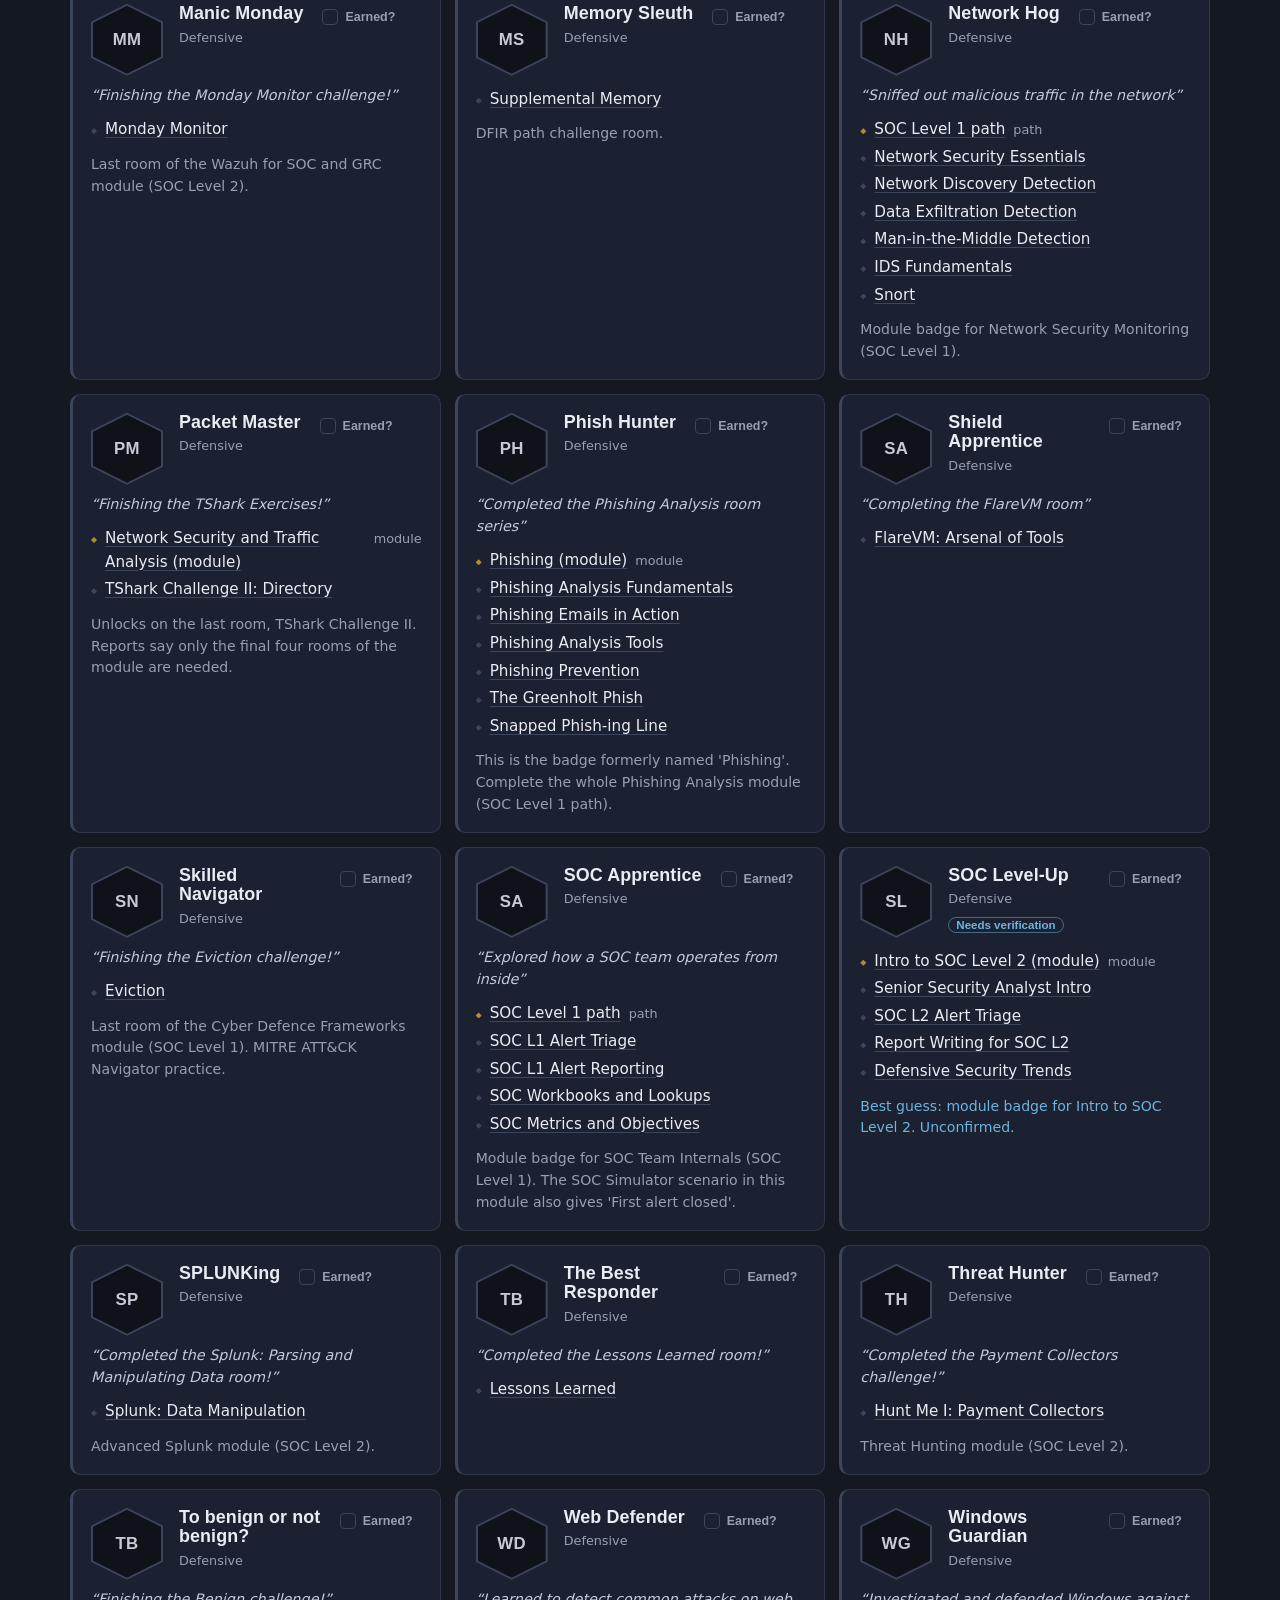
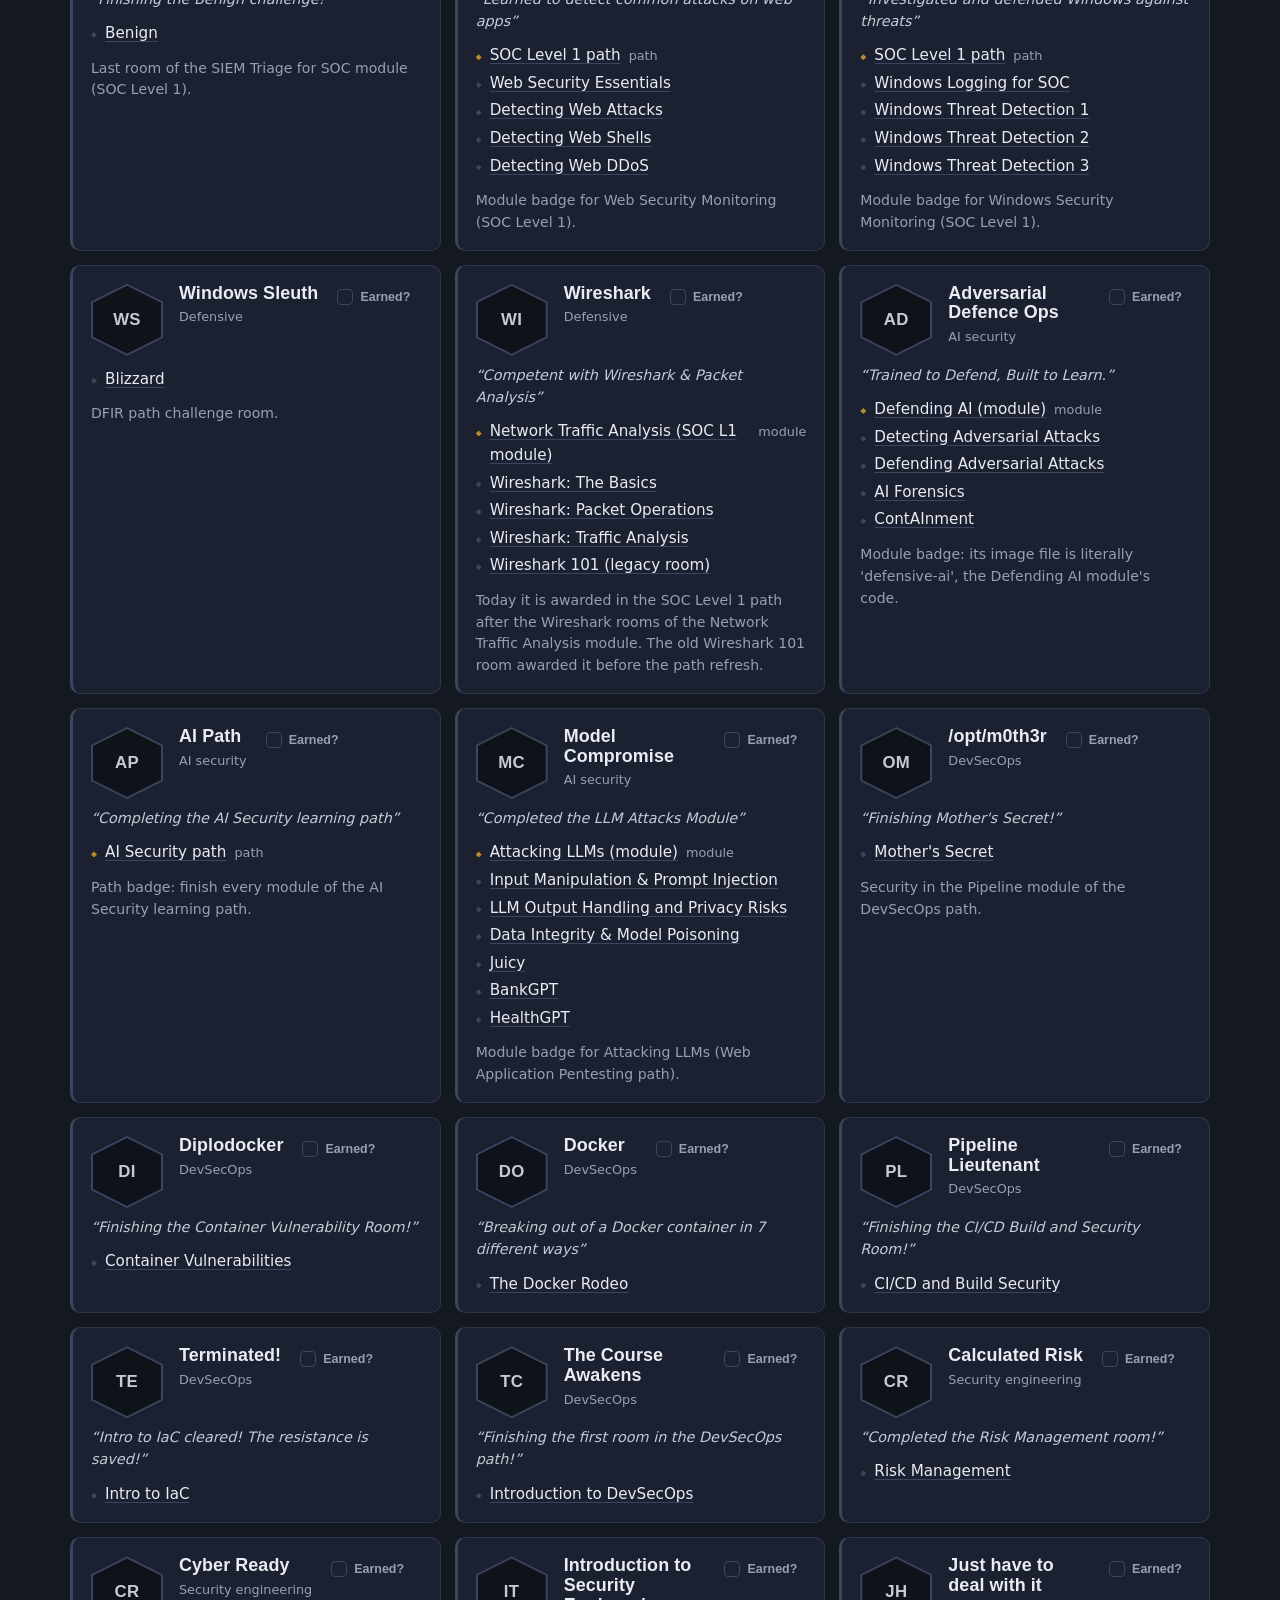
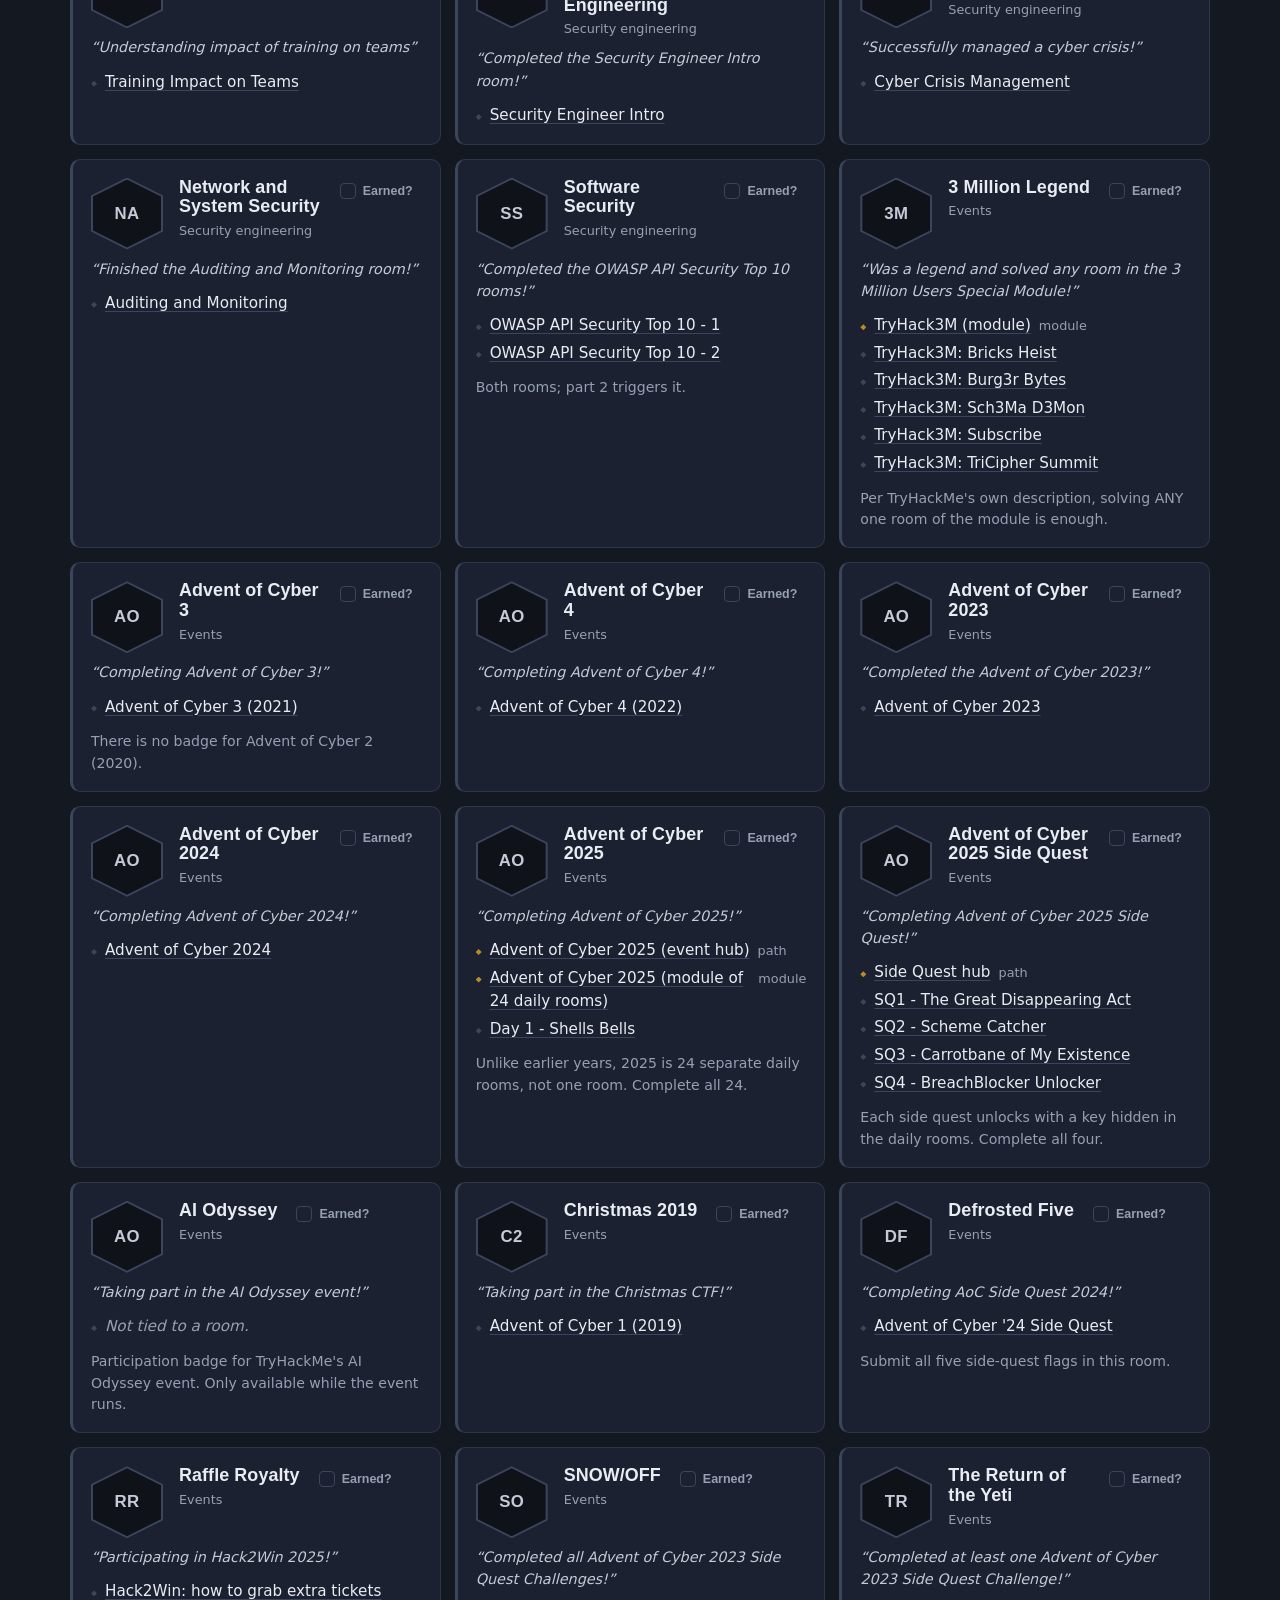
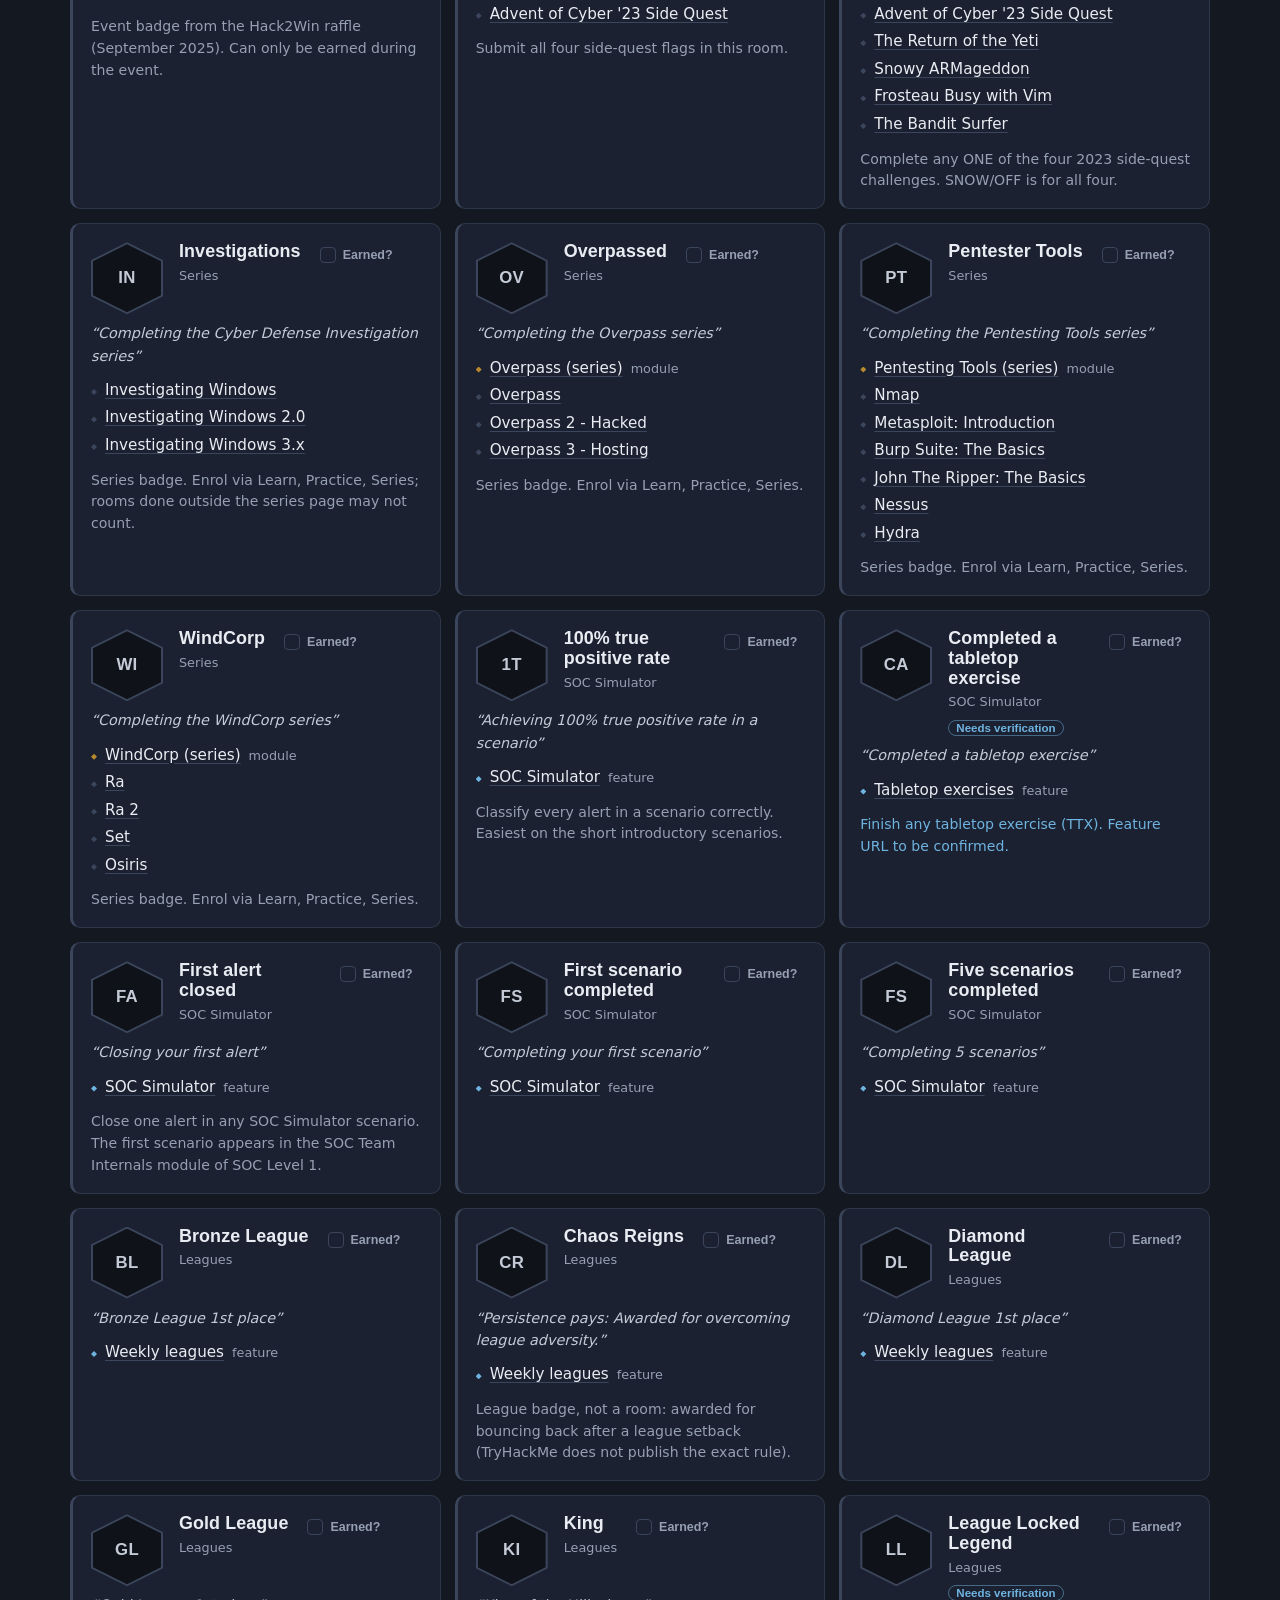
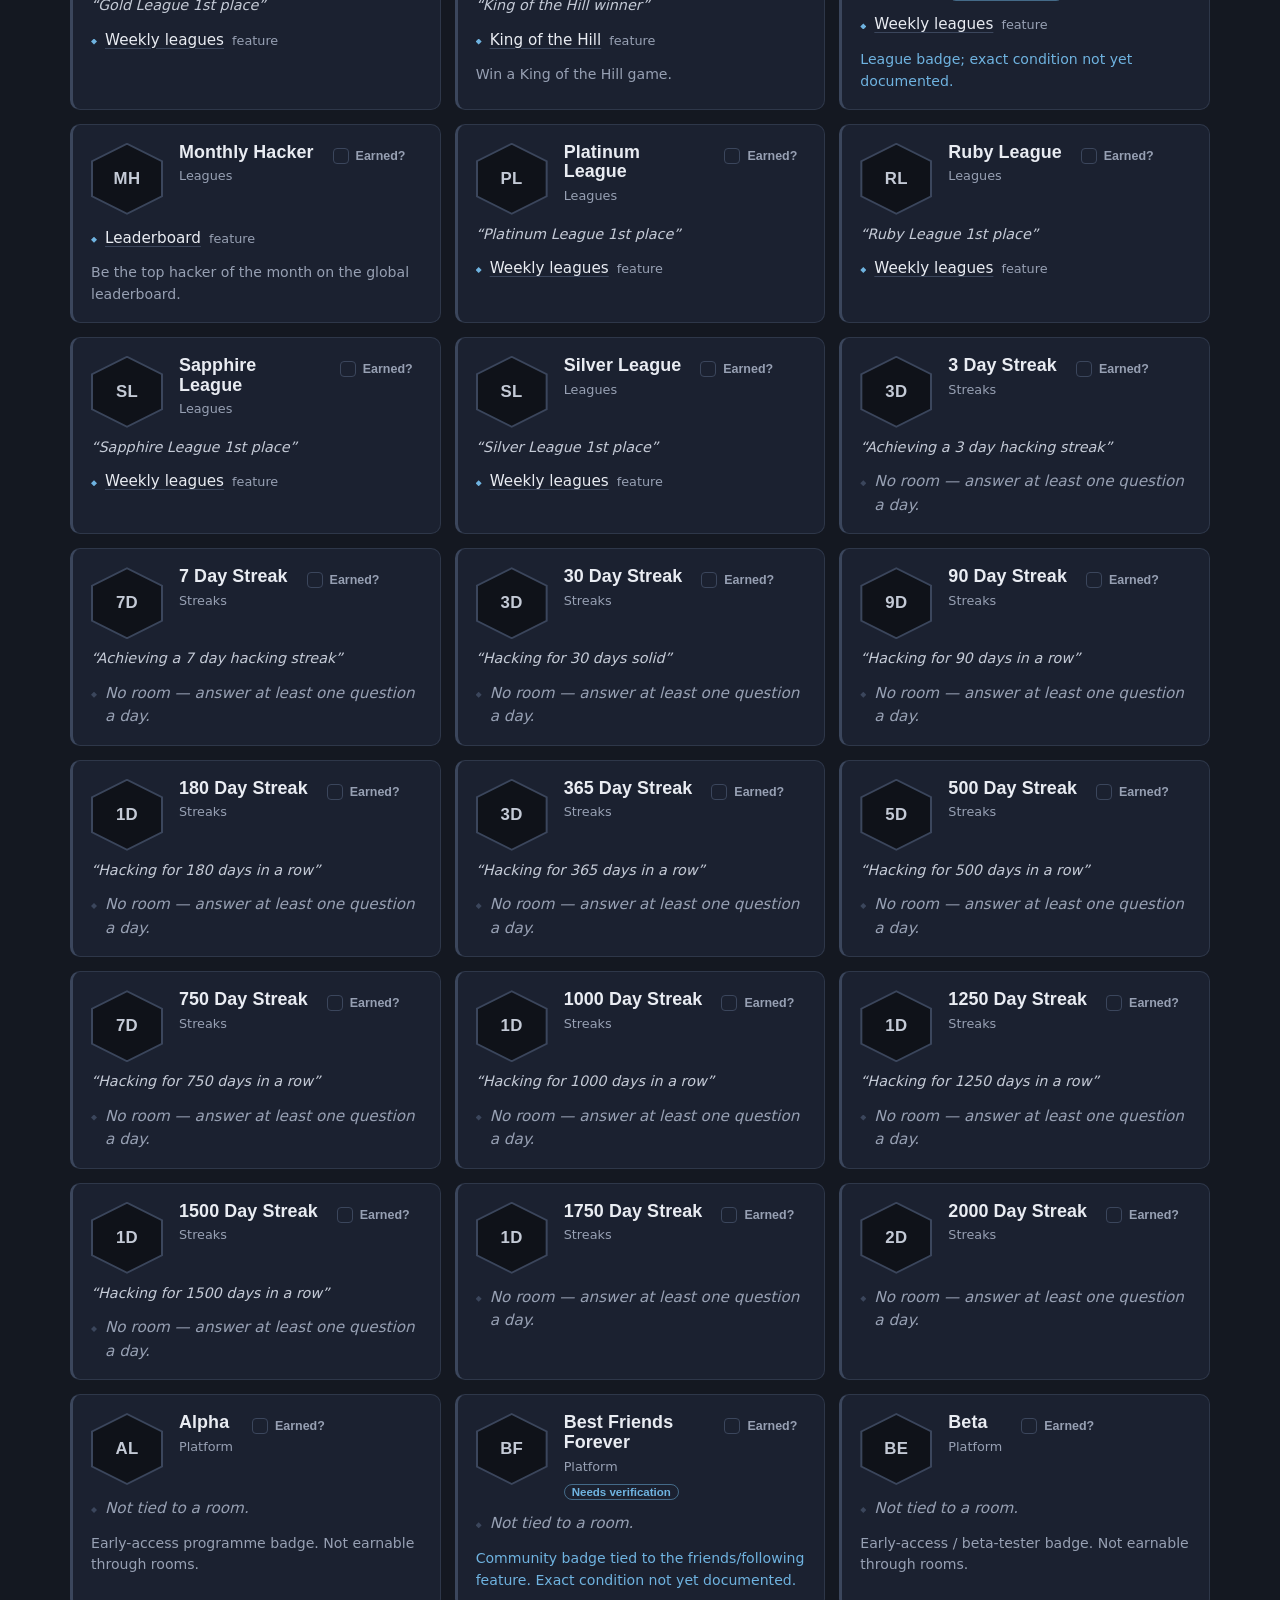
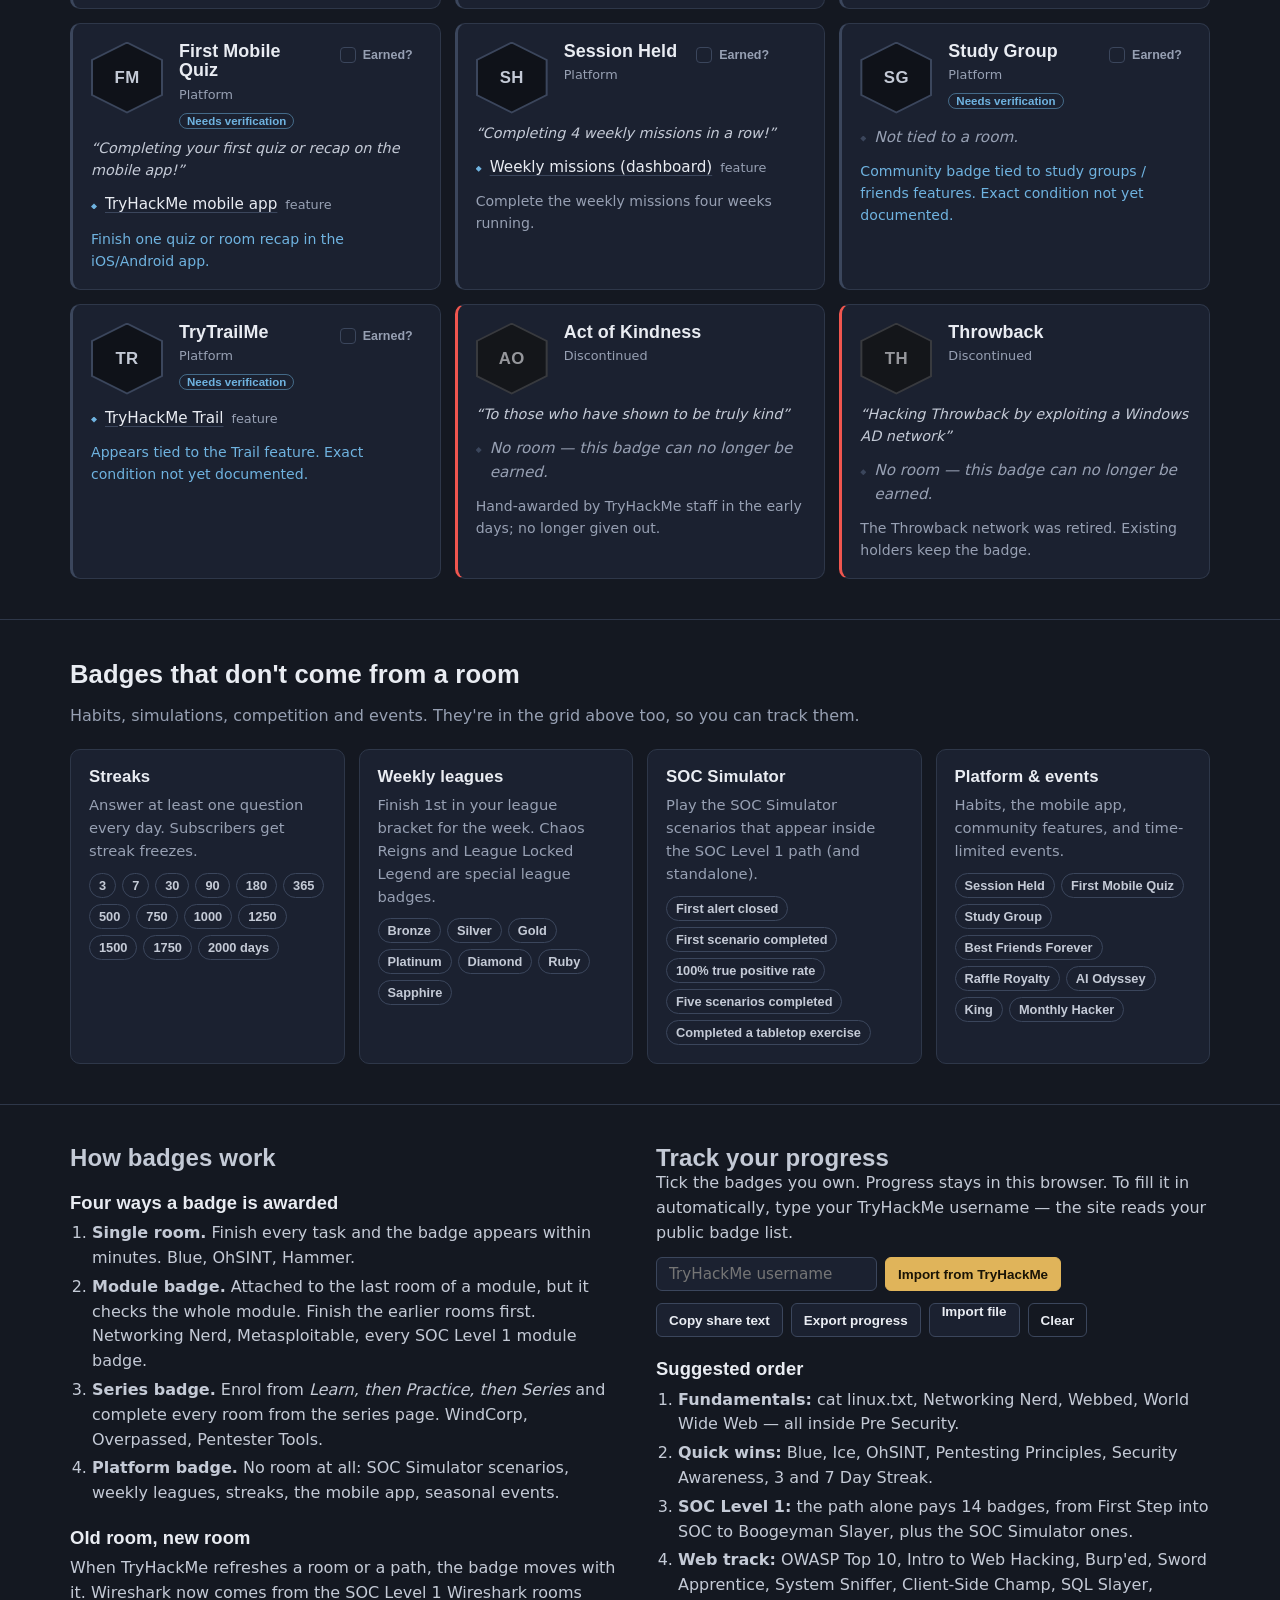
==== commit b6bf4ccb: "Harden the site: restrict links and images to TryHackMe, add a Content Security Policy esc() does no" ====
--- a/index.html
+++ b/index.html
@@ -3,6 +3,9 @@
 <head>
   <meta charset="utf-8">
   <meta name="viewport" content="width=device-width, initial-scale=1">
+  <!-- Security: only this site's own scripts may run; no inline script, no eval. -->
+  <meta http-equiv="Content-Security-Policy" content="default-src 'none'; script-src 'self'; style-src 'self' 'unsafe-inline' https://fonts.googleapis.com; font-src https://fonts.gstatic.com; img-src 'self' https://assets.tryhackme.com data:; connect-src https://tryhackme.com; base-uri 'none'; form-action 'none'; object-src 'none'">
+  <meta name="referrer" content="strict-origin-when-cross-origin">
   <title>TryHackMe Badge Finder — all 138 badges and the room that unlocks each one</title>
   <meta name="description" content="Every TryHackMe badge with the exact room, module, path or feature that awards it: Blue, OWASP Top 10, Advent of Cyber, SOC Level 1 badges, Sleuth badges, leagues, streaks and more. Searchable, with a progress tracker.">
   <meta name="keywords" content="TryHackMe badges, TryHackMe badge rooms, how to get TryHackMe badges, TryHackMe badge list, THM badges, TryHackMe rooms with badges, TryHackMe achievements, Advent of Cyber badge, TryHackMe SOC Level 1 badges, TryHackMe Sleuth badges">
@@ -192,6 +195,5 @@
 <div class="toast" id="toast" role="status" aria-live="polite"></div>
 <script src="data/badges.js"></script>
 <script src="app.js"></script>
-<script>document.getElementById("site-version").textContent = (window.SITE && window.SITE.version) || "";</script>
 </body>
 </html>
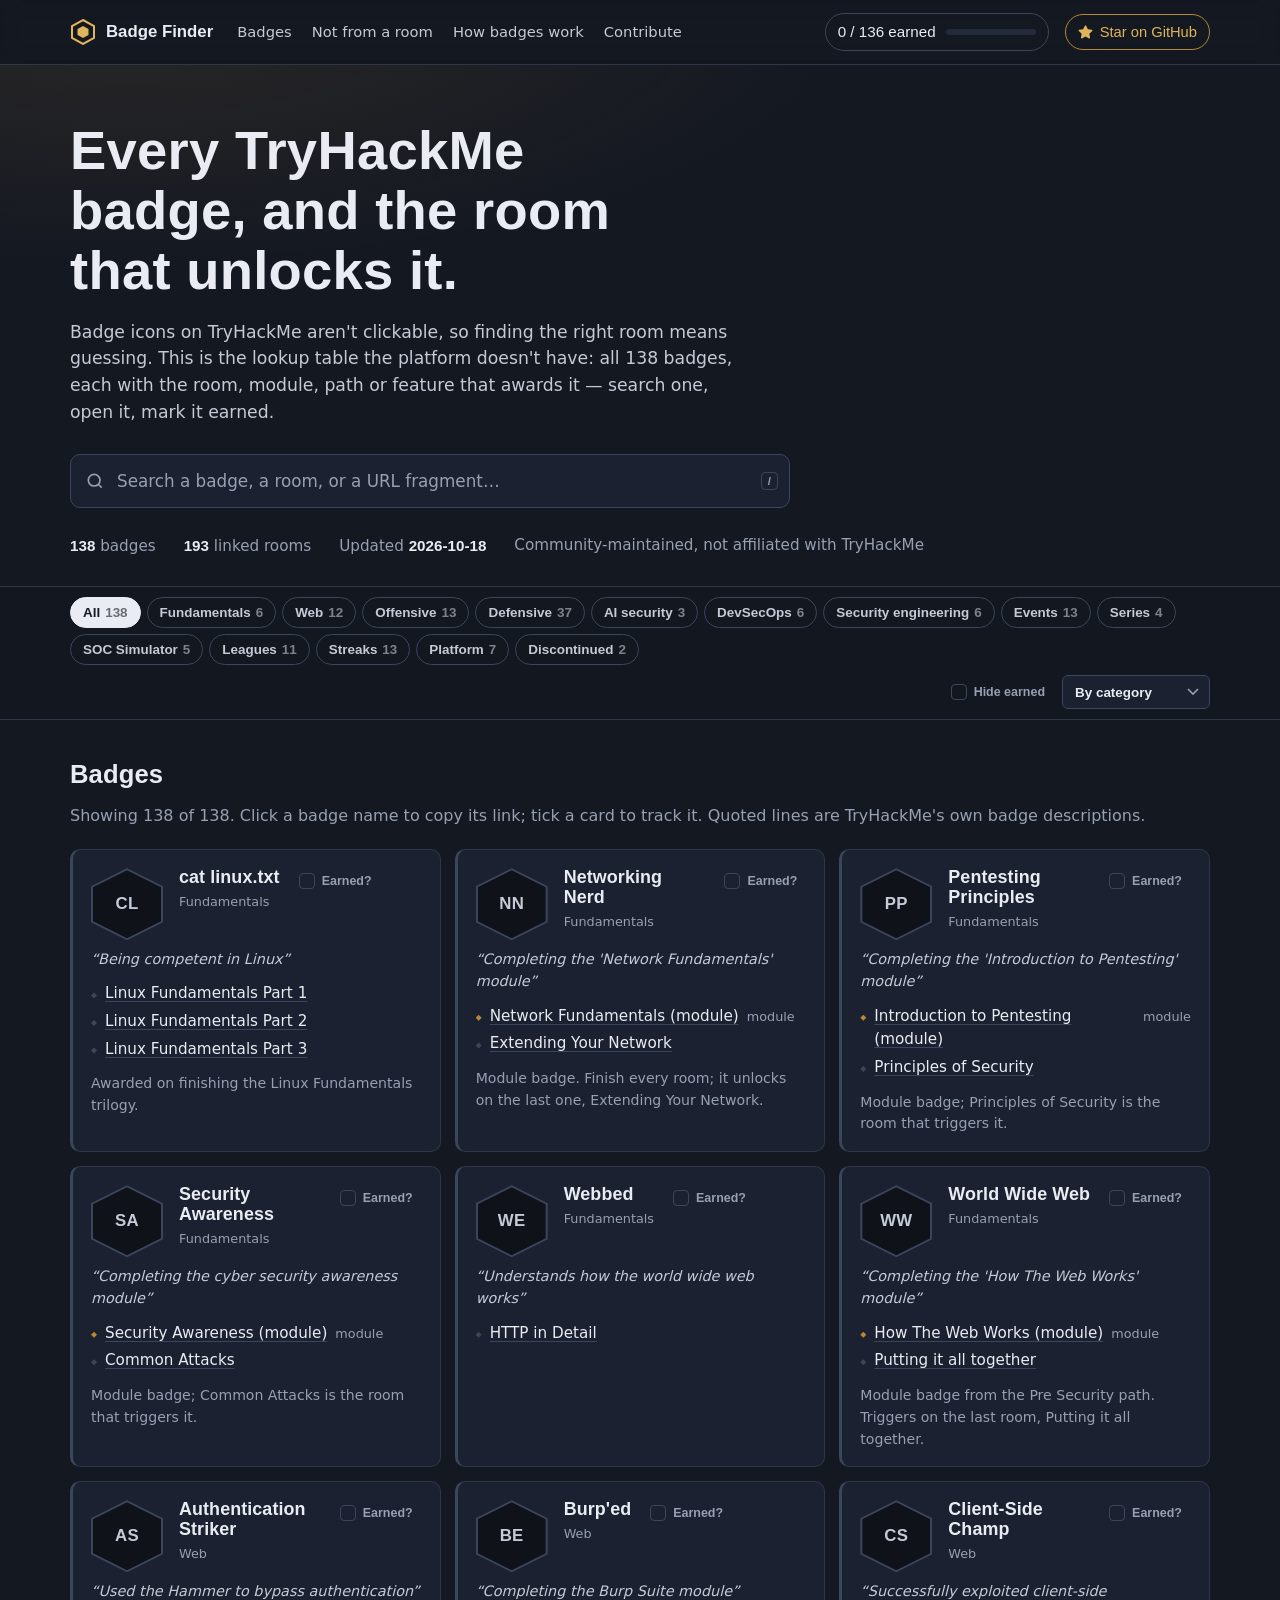
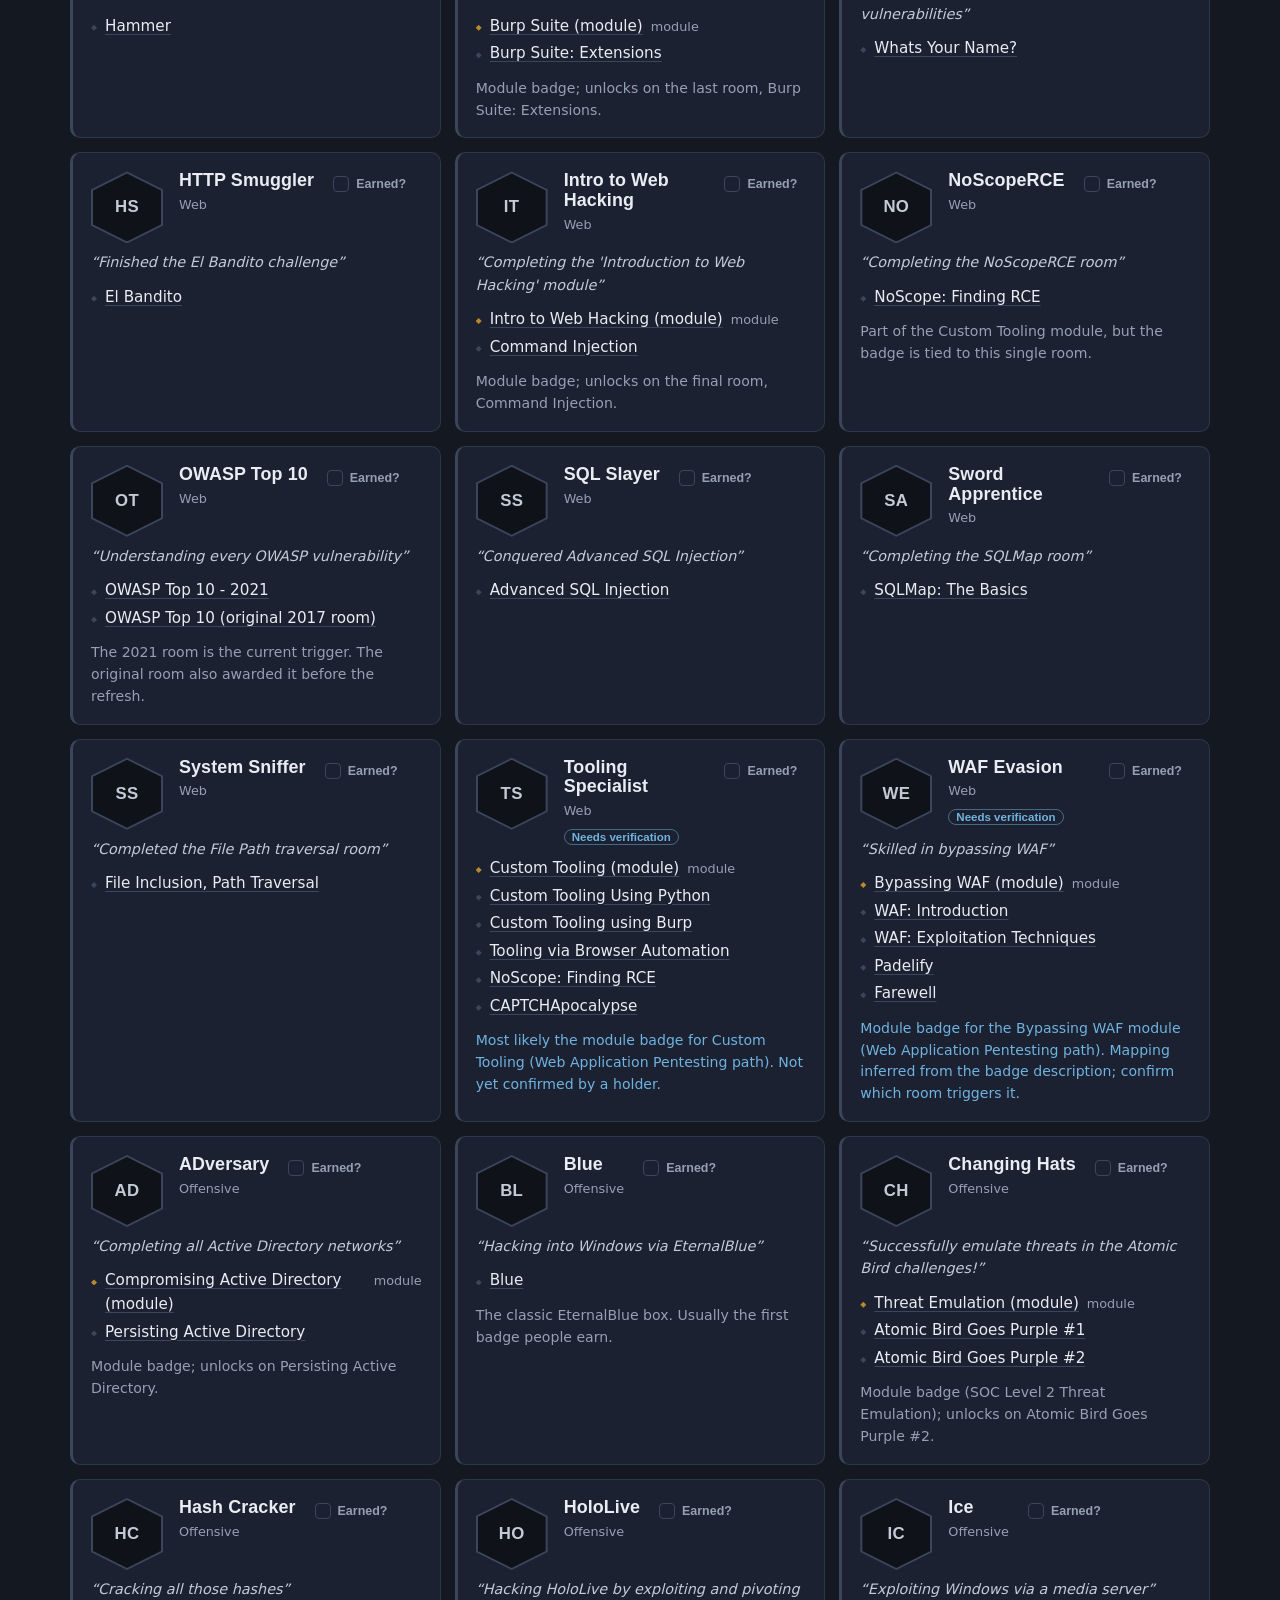
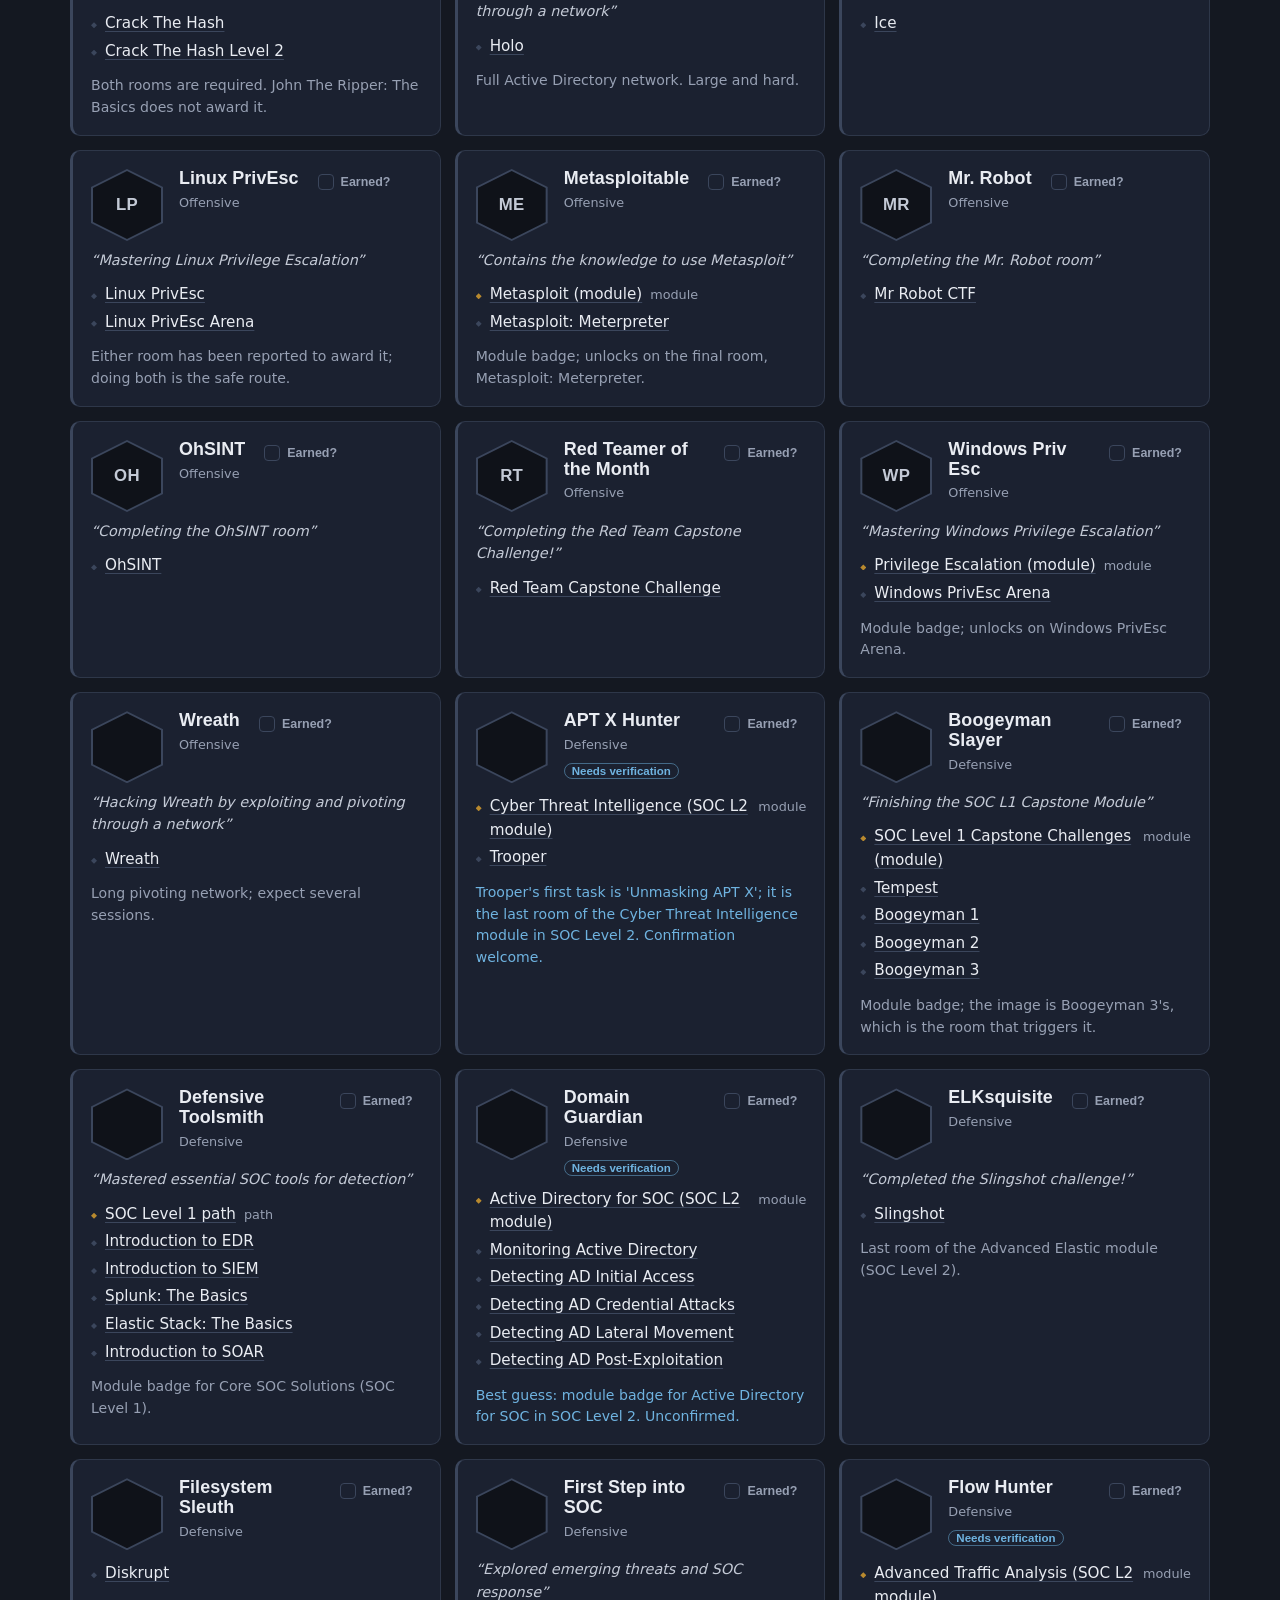
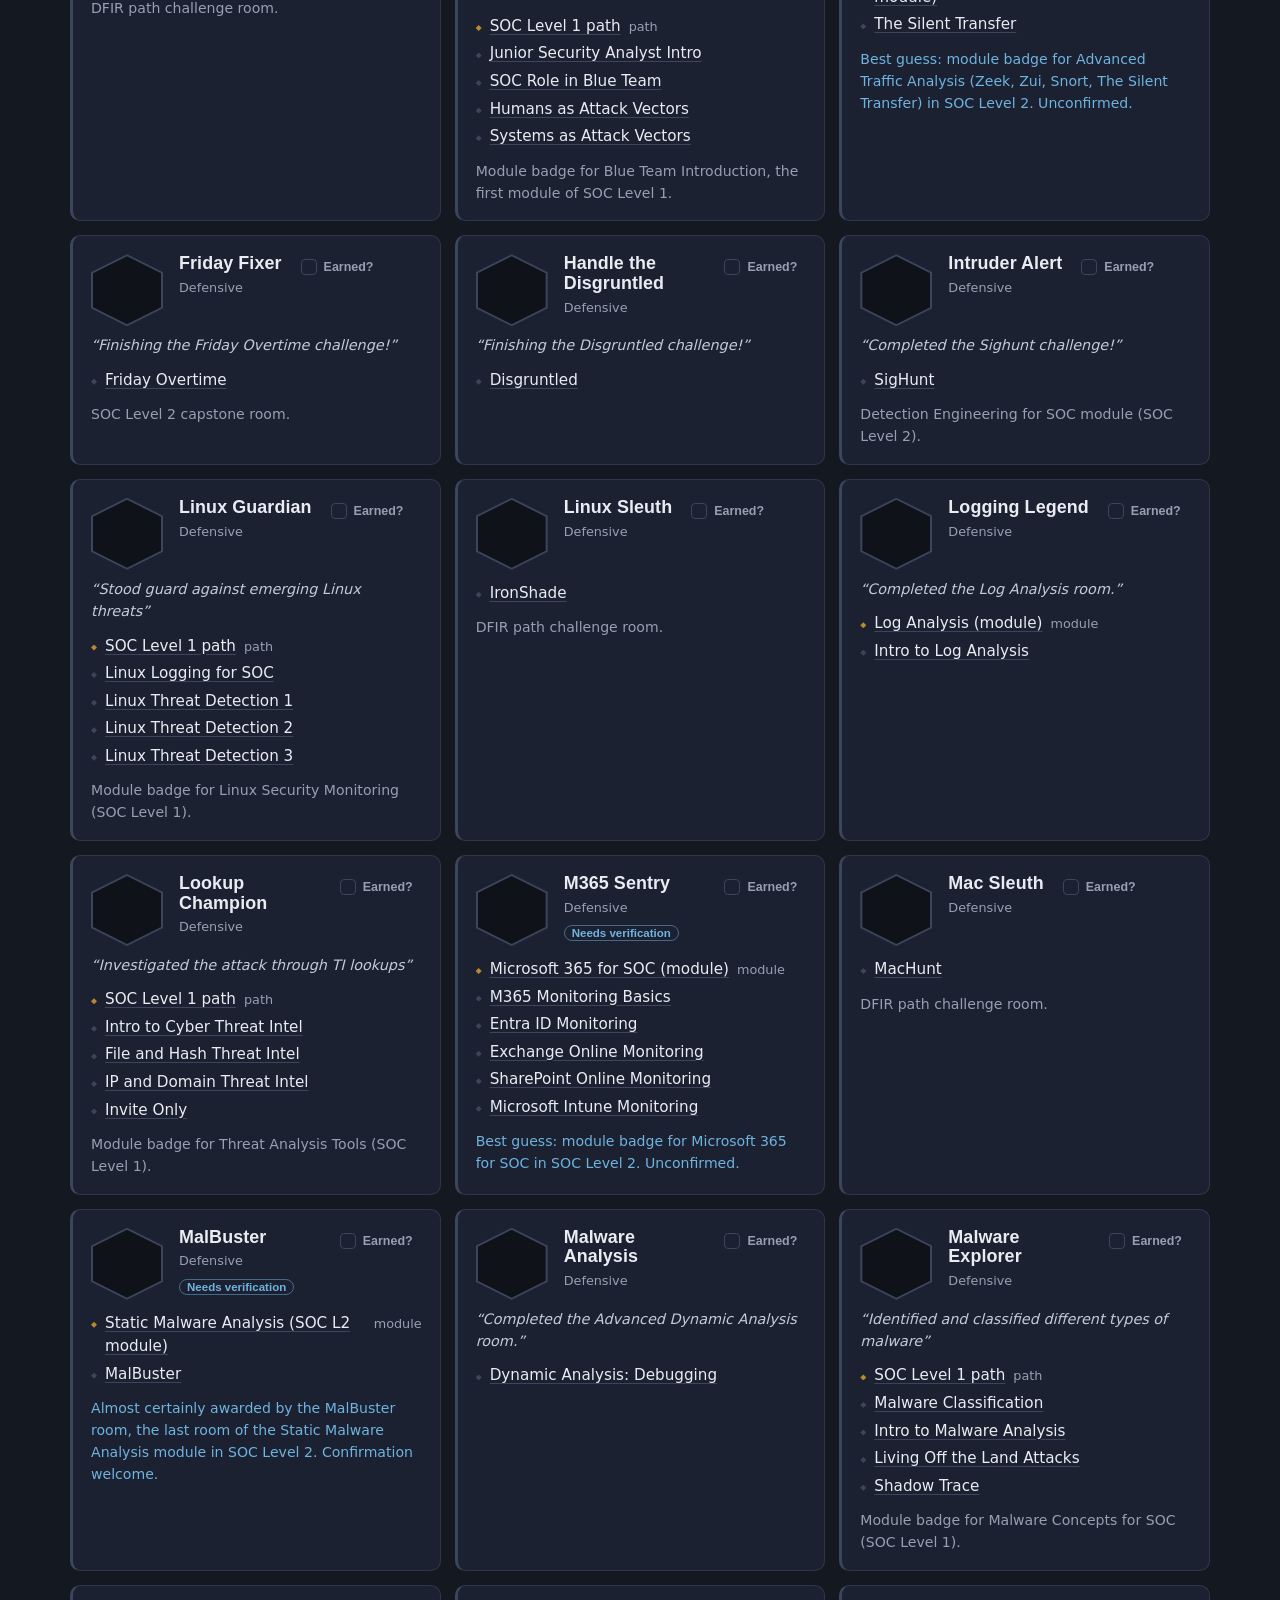
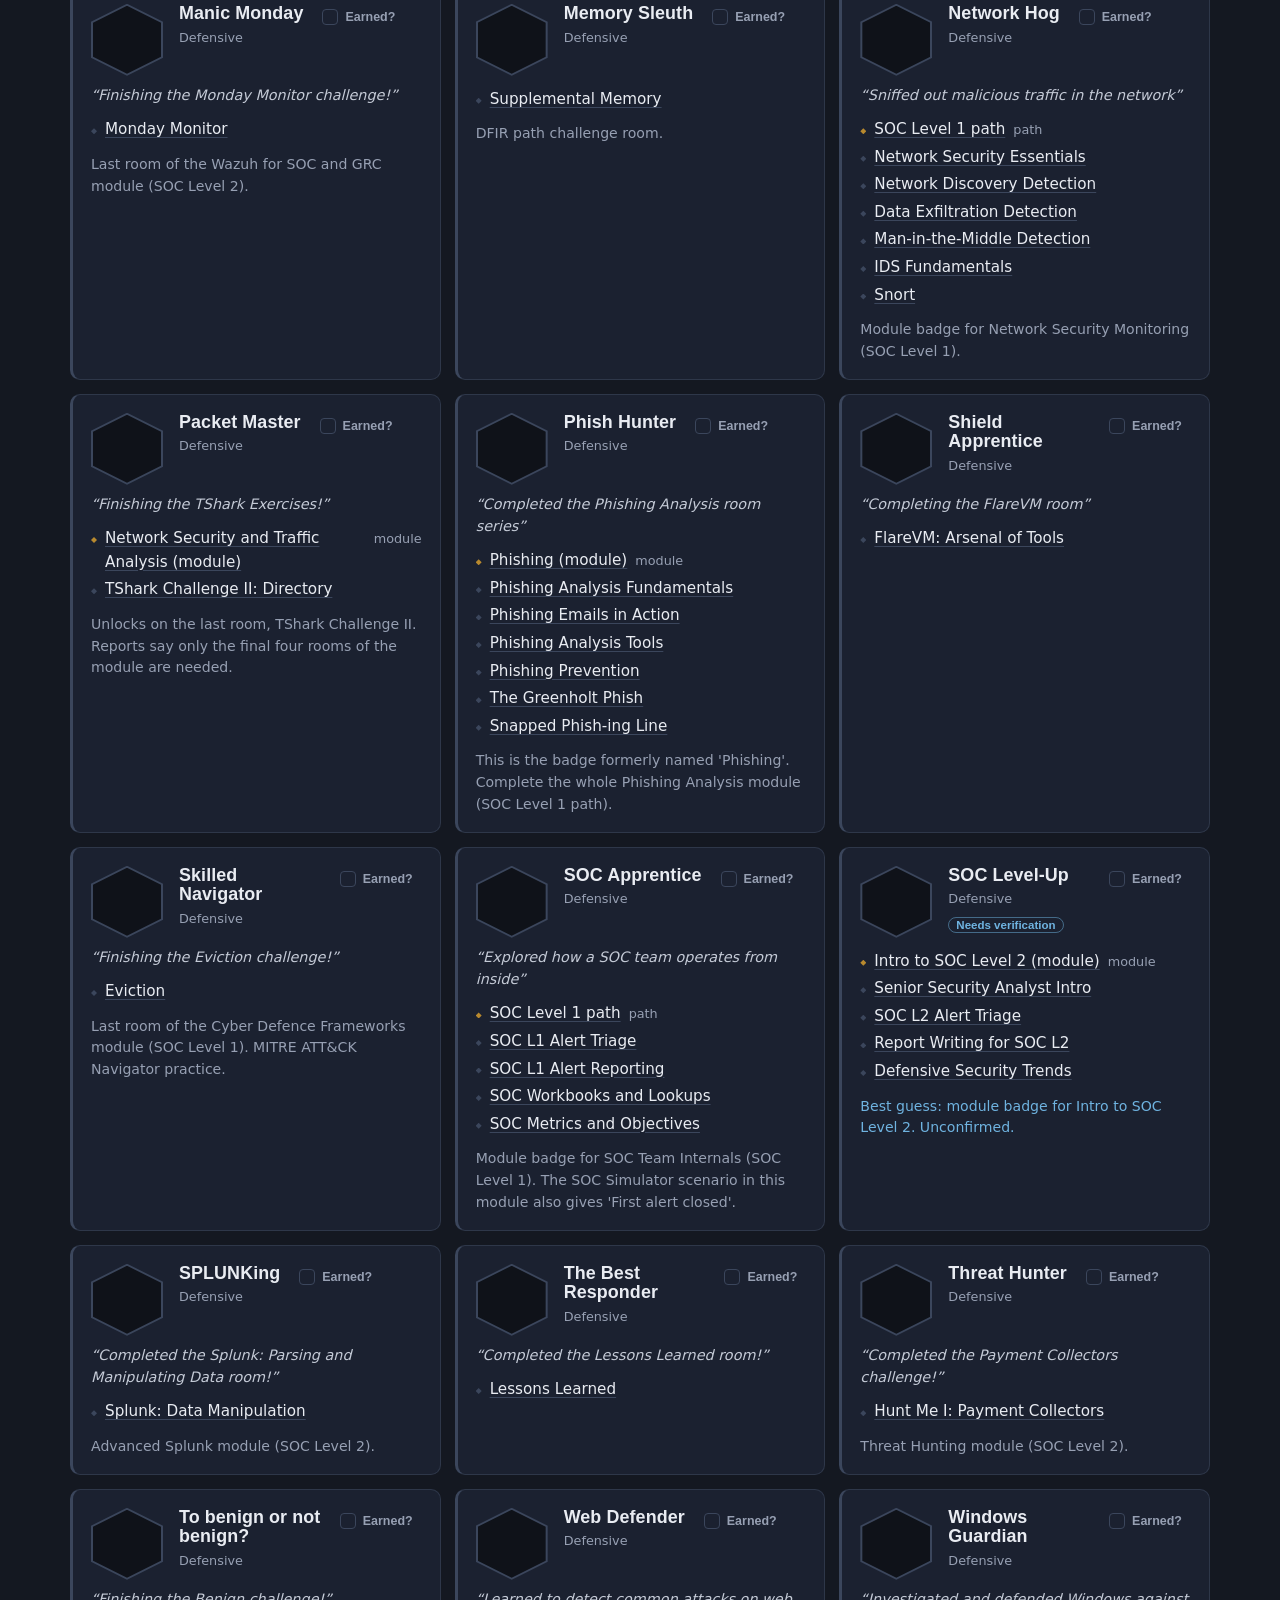
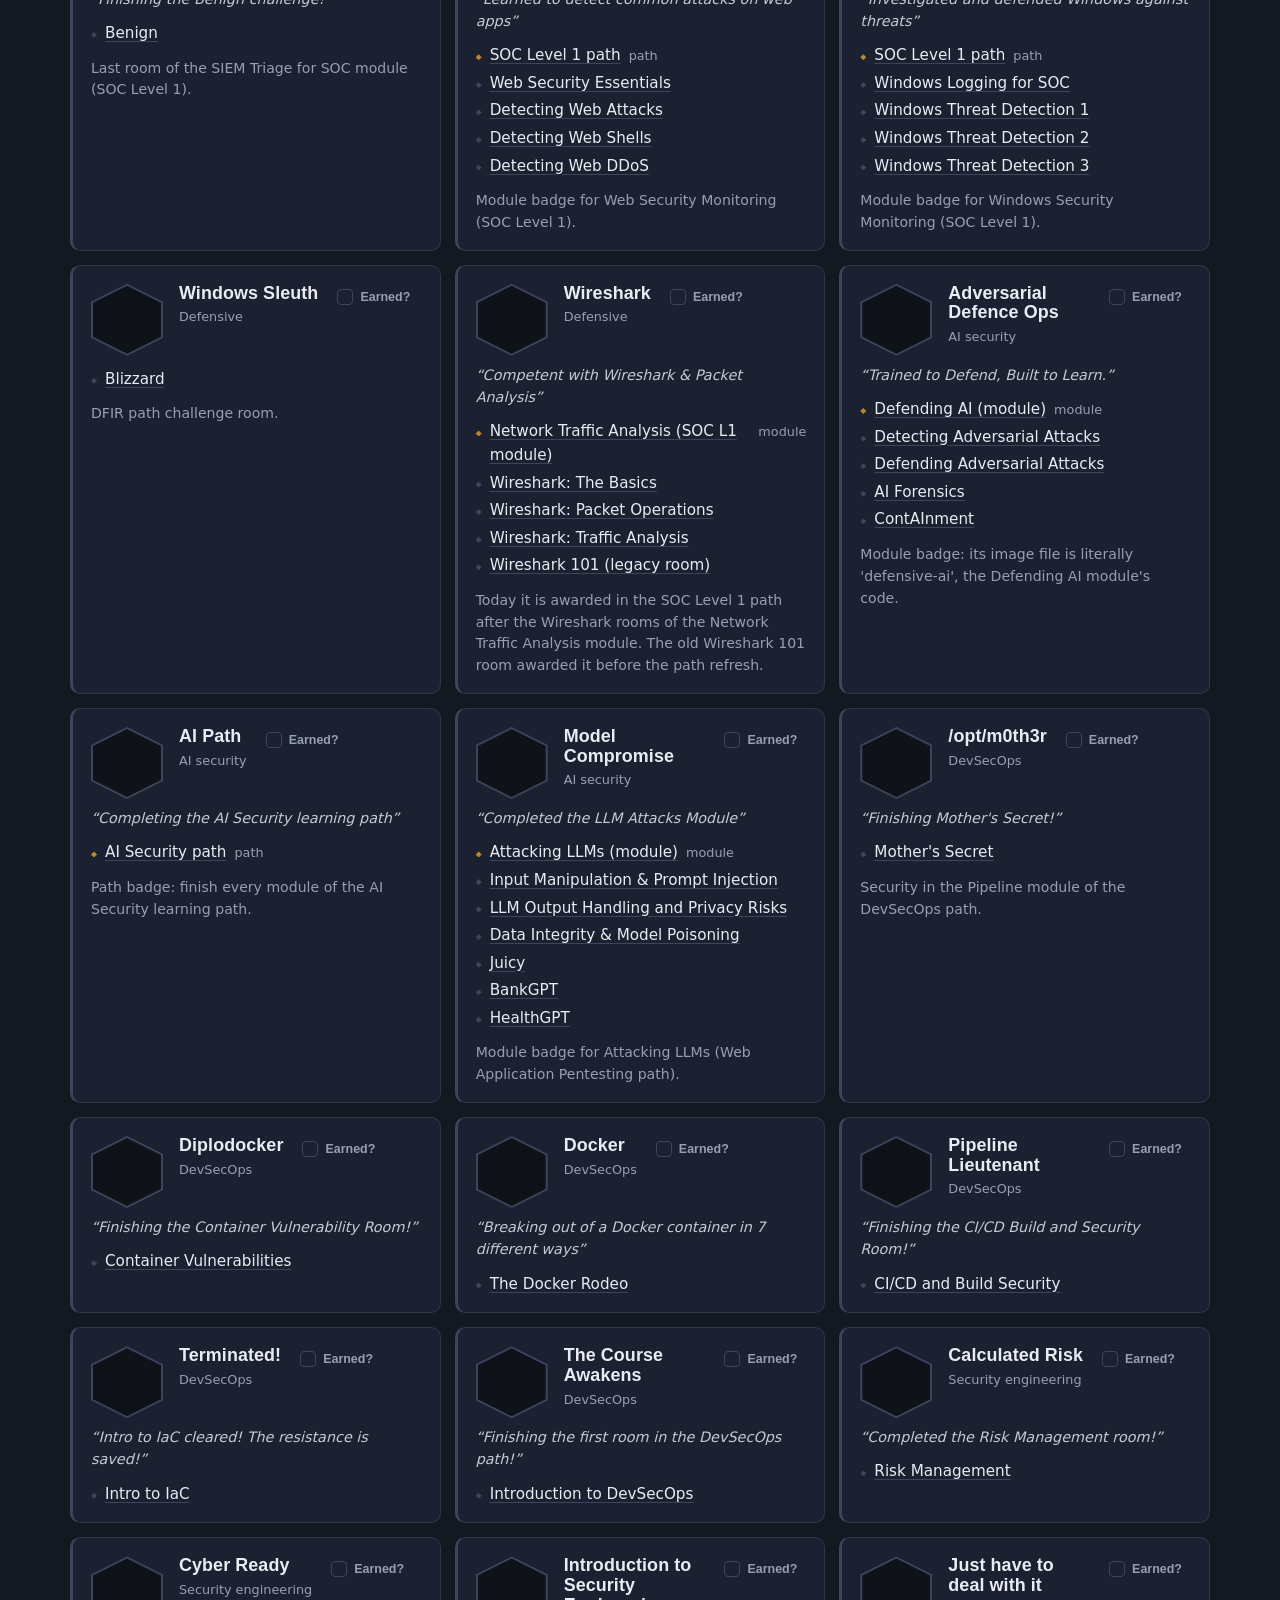
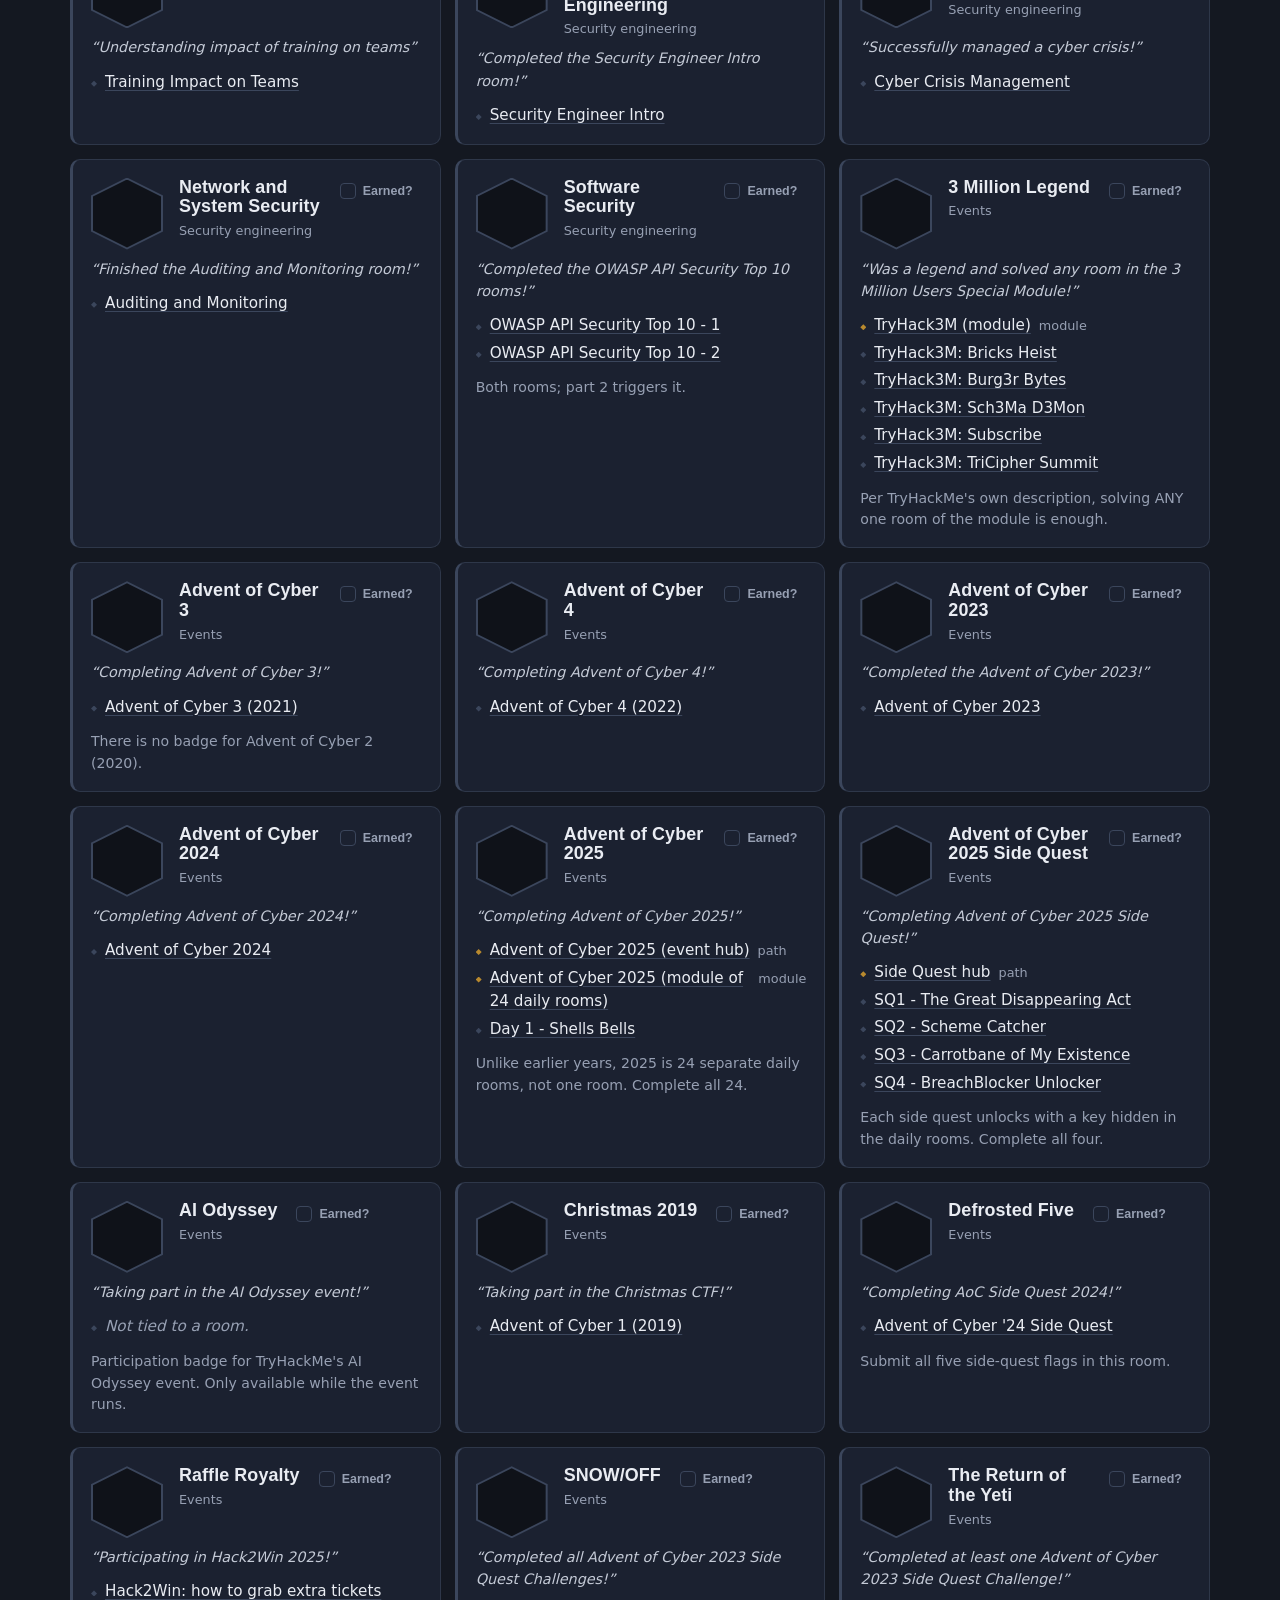
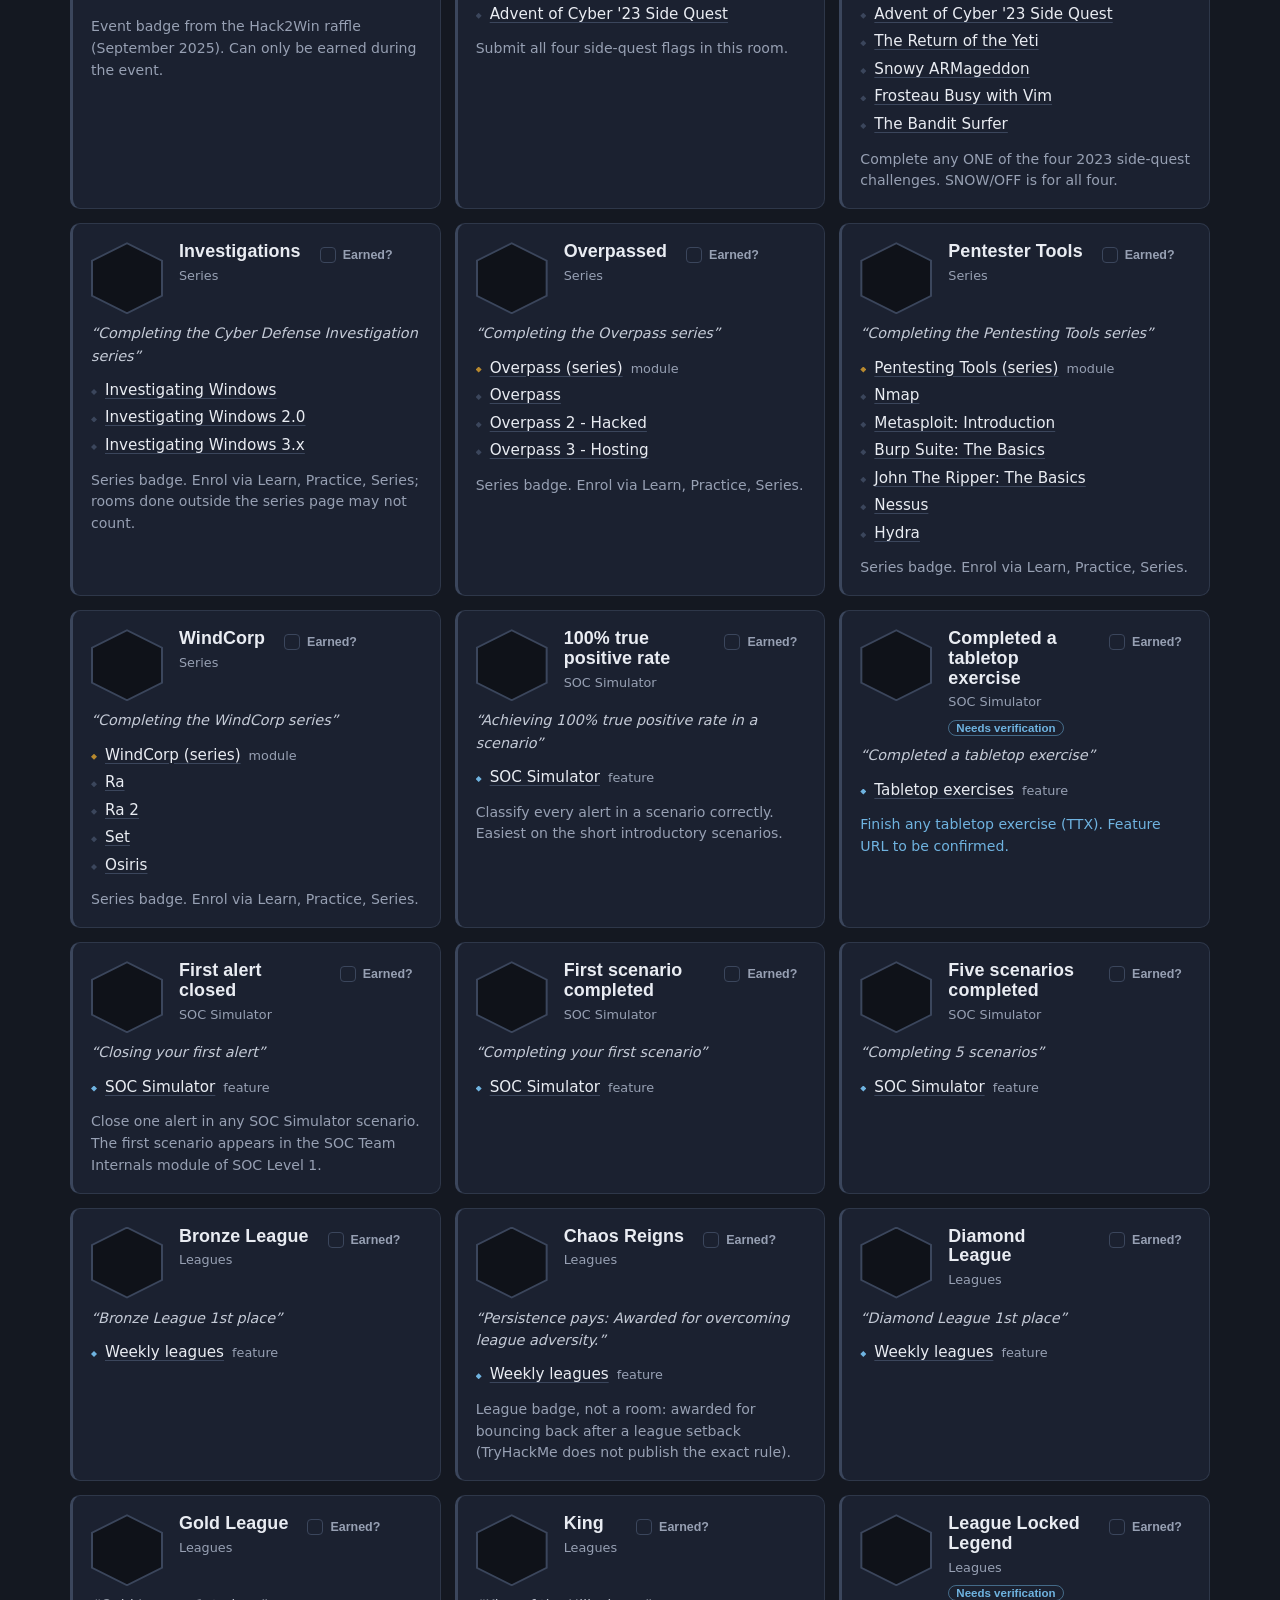
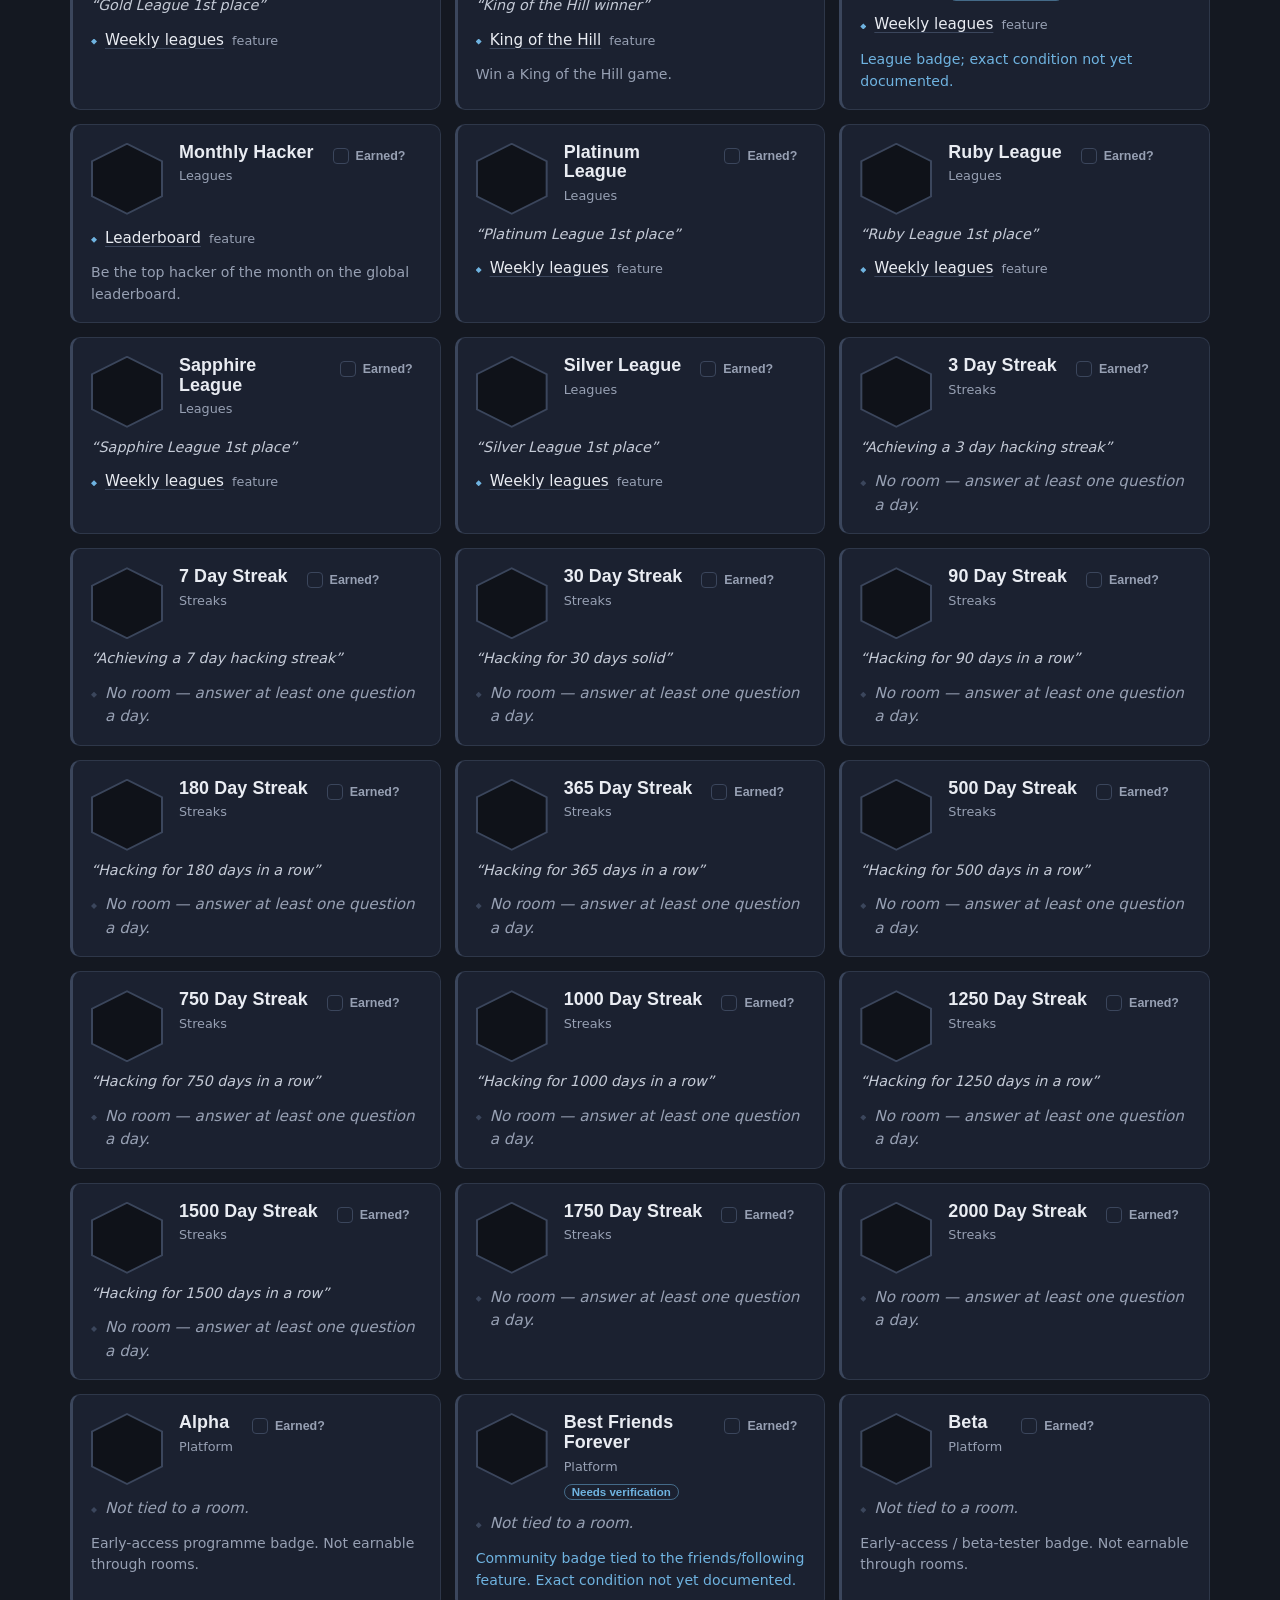
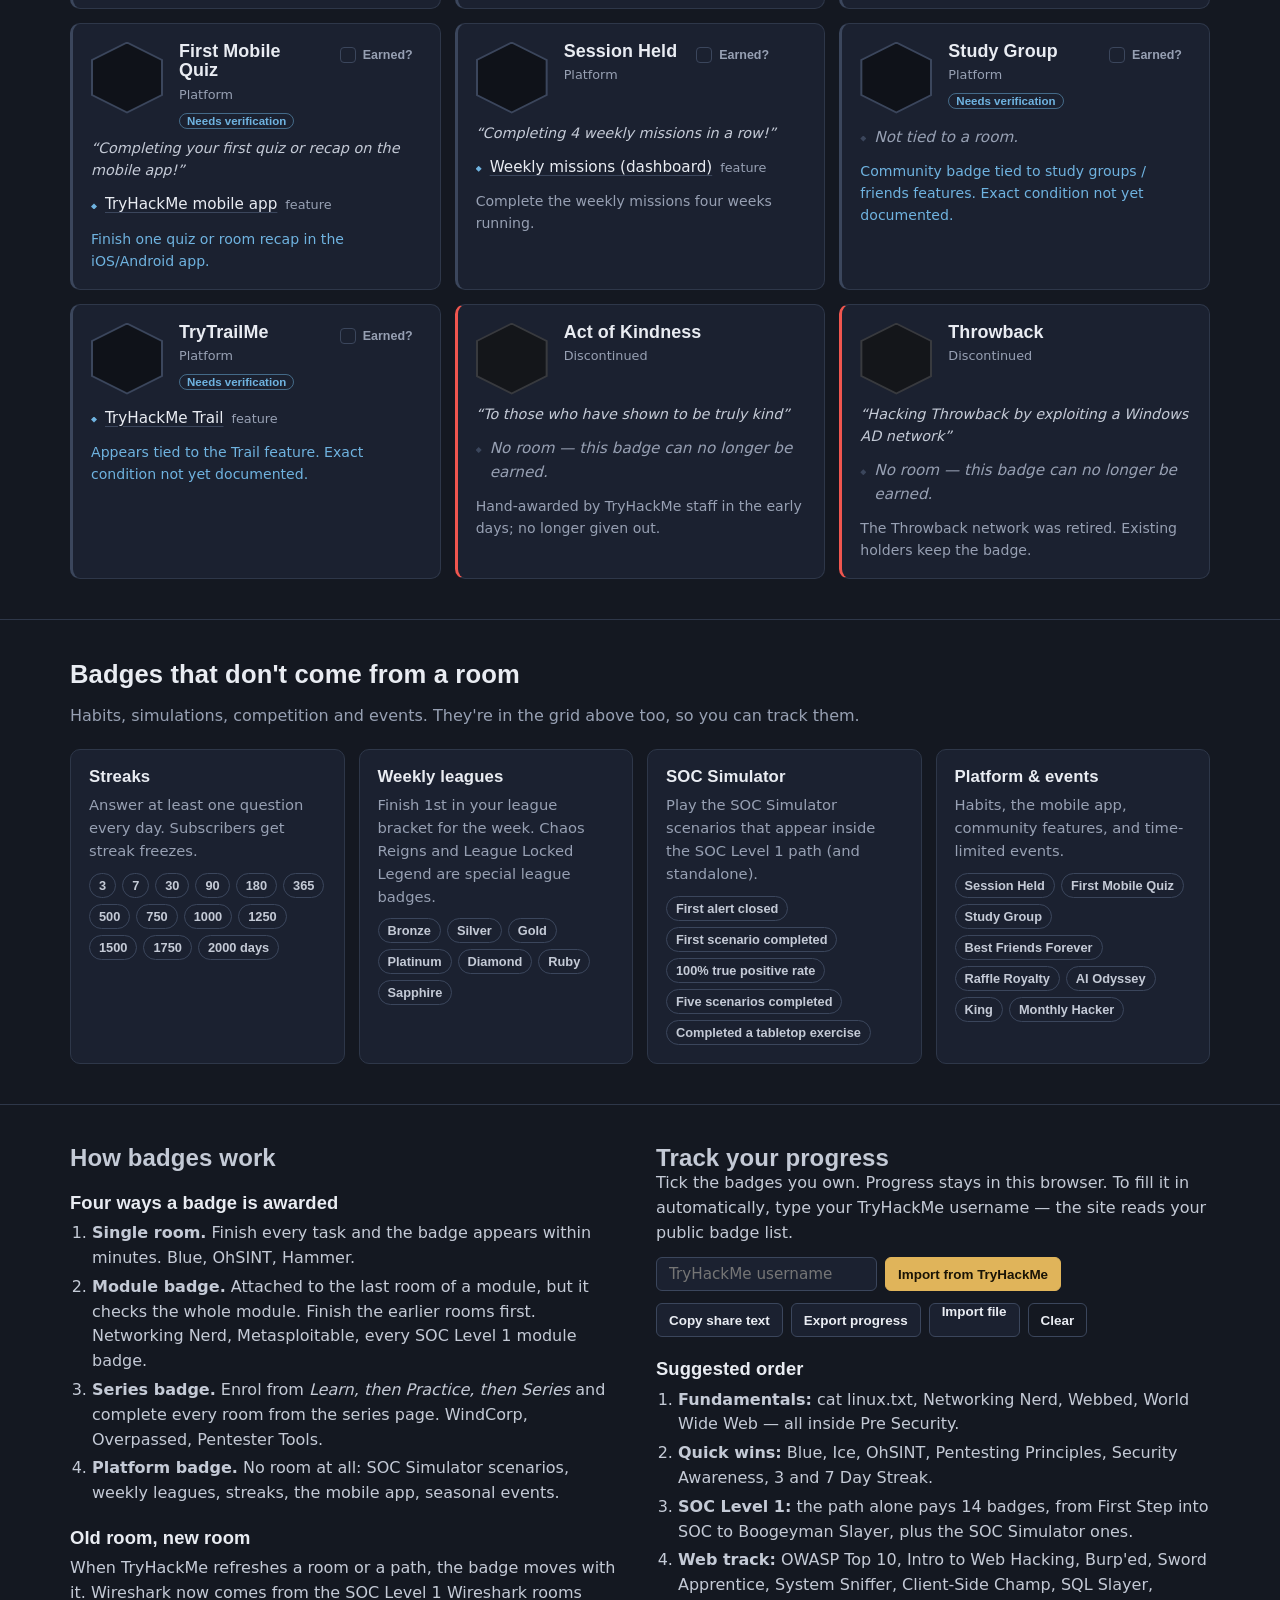
==== commit 06038dde: "Site: drop 'unsafe-inline' styles from the Content Security Policy The inline onsubmit handler (alre" ====
--- a/index.html
+++ b/index.html
@@ -4,7 +4,7 @@
   <meta charset="utf-8">
   <meta name="viewport" content="width=device-width, initial-scale=1">
   <!-- Security: only this site's own scripts may run; no inline script, no eval. -->
-  <meta http-equiv="Content-Security-Policy" content="default-src 'none'; script-src 'self'; style-src 'self' 'unsafe-inline' https://fonts.googleapis.com; font-src https://fonts.gstatic.com; img-src 'self' https://assets.tryhackme.com data:; connect-src https://tryhackme.com; base-uri 'none'; form-action 'none'; object-src 'none'">
+  <meta http-equiv="Content-Security-Policy" content="default-src 'none'; script-src 'self'; style-src 'self' https://fonts.googleapis.com; font-src https://fonts.gstatic.com; img-src 'self' https://assets.tryhackme.com data:; connect-src https://tryhackme.com; base-uri 'none'; form-action 'none'; object-src 'none'">
   <meta name="referrer" content="strict-origin-when-cross-origin">
   <title>TryHackMe Badge Finder — all 138 badges and the room that unlocks each one</title>
   <meta name="description" content="Every TryHackMe badge with the exact room, module, path or feature that awards it: Blue, OWASP Top 10, Advent of Cyber, SOC Level 1 badges, Sleuth badges, leagues, streaks and more. Searchable, with a progress tracker.">
@@ -71,7 +71,7 @@
     <div class="wrap">
       <h1>Every TryHackMe badge, and the room that unlocks it.</h1>
       <p class="lead">Badge icons on TryHackMe aren't clickable, so finding the right room means guessing. This is the lookup table the platform doesn't have: all 138 badges, each with the room, module, path or feature that awards it — search one, open it, mark it earned.</p>
-      <form class="search" role="search" onsubmit="return false">
+      <form class="search" role="search">
         <label>
           <span class="visually-hidden">Search badges and rooms</span>
           <svg viewBox="0 0 24 24" fill="none" stroke="currentColor" stroke-width="2" aria-hidden="true"><circle cx="11" cy="11" r="7"/><path d="M20 20l-3.5-3.5"/></svg>
@@ -92,7 +92,7 @@
     <div class="wrap">
       <div class="chips" id="chips" role="group" aria-label="Filter by category"></div>
       <div class="right">
-        <label class="earn" style="margin:0">
+        <label class="earn flat">
           <input type="checkbox" id="only-unearned">
           <span class="box"><svg viewBox="0 0 12 12" fill="none" stroke="#1A1406" stroke-width="2"><path d="M2 6.5l2.6 2.5L10 3.5"/></svg></span>
           Hide earned
@@ -151,10 +151,10 @@
         <h2>Track your progress</h2>
         <p>Tick the badges you own. Progress stays in this browser. To fill it in automatically, type your TryHackMe username — the site reads your public badge list.</p>
         <p class="row">
-          <input class="text-input" id="thm-user" placeholder="TryHackMe username" autocomplete="off">
+          <input class="text-input" id="thm-user" placeholder="TryHackMe username" autocomplete="off" maxlength="40" pattern="[A-Za-z0-9_.\-]{1,40}">
           <button class="btn primary" id="thm-import-btn" type="button">Import from TryHackMe</button>
         </p>
-        <p id="thm-import-status" style="color:var(--muted);font-size:.9rem"></p>
+        <p id="thm-import-status" class="status-line"></p>
         <p class="row">
           <button class="btn" id="share" type="button">Copy share text</button>
           <button class="btn" id="export" type="button">Export progress</button>
--- a/styles.css
+++ b/styles.css
@@ -115,6 +115,8 @@
 .earn input:checked + .box { background: var(--brass); border-color: var(--brass); }
 .earn input:checked + .box svg { opacity: 1; }
 .earn input:focus-visible + .box { outline: 2px solid var(--focus); outline-offset: 2px; }
+.earn.flat { margin: 0; }
+.status-line { color: var(--muted); font-size: .9rem; }
 .badge-card.earned .earn { color: var(--brass); }
 .desc { grid-column: 1 / -1; margin: -4px 0 0; color: var(--ink-soft); font-size: 0.9rem; font-style: italic; }
 .rooms { grid-column: 1 / -1; margin: 0; padding: 0; list-style: none; display: grid; gap: 4px; }
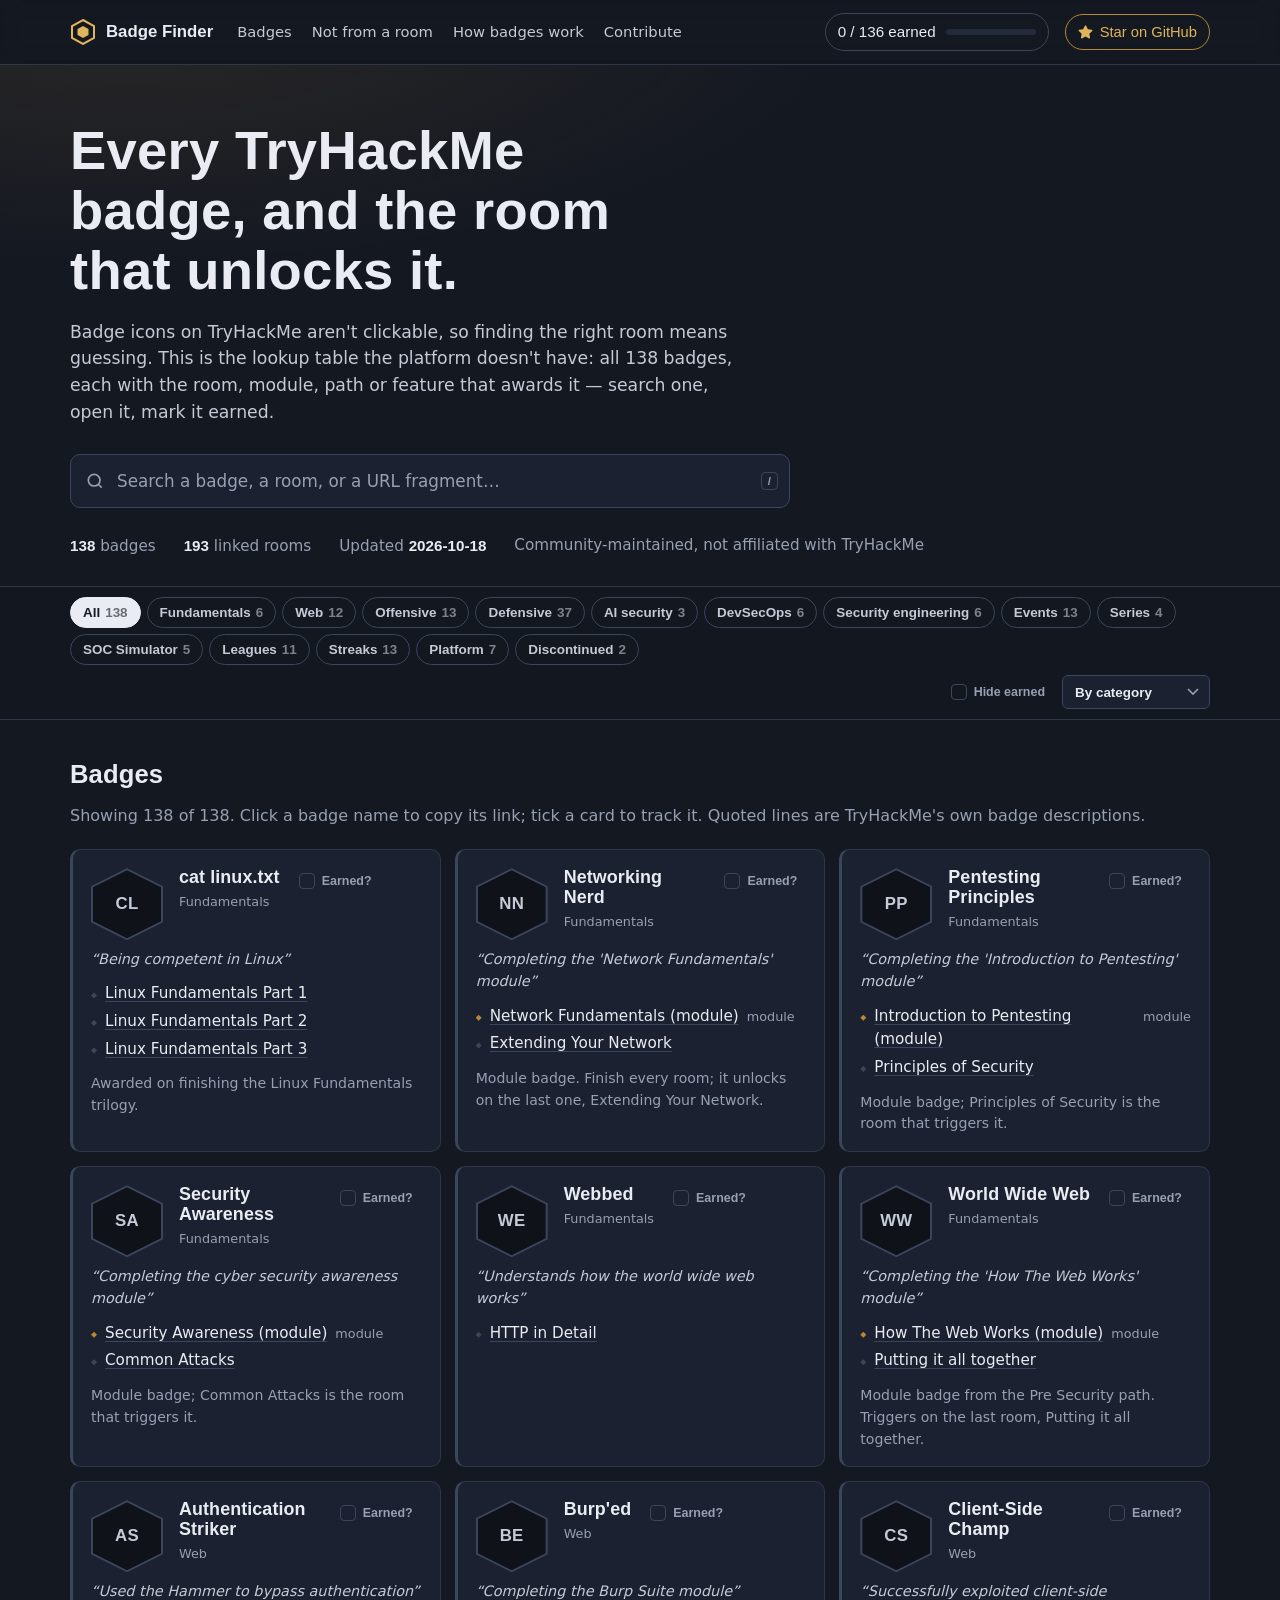
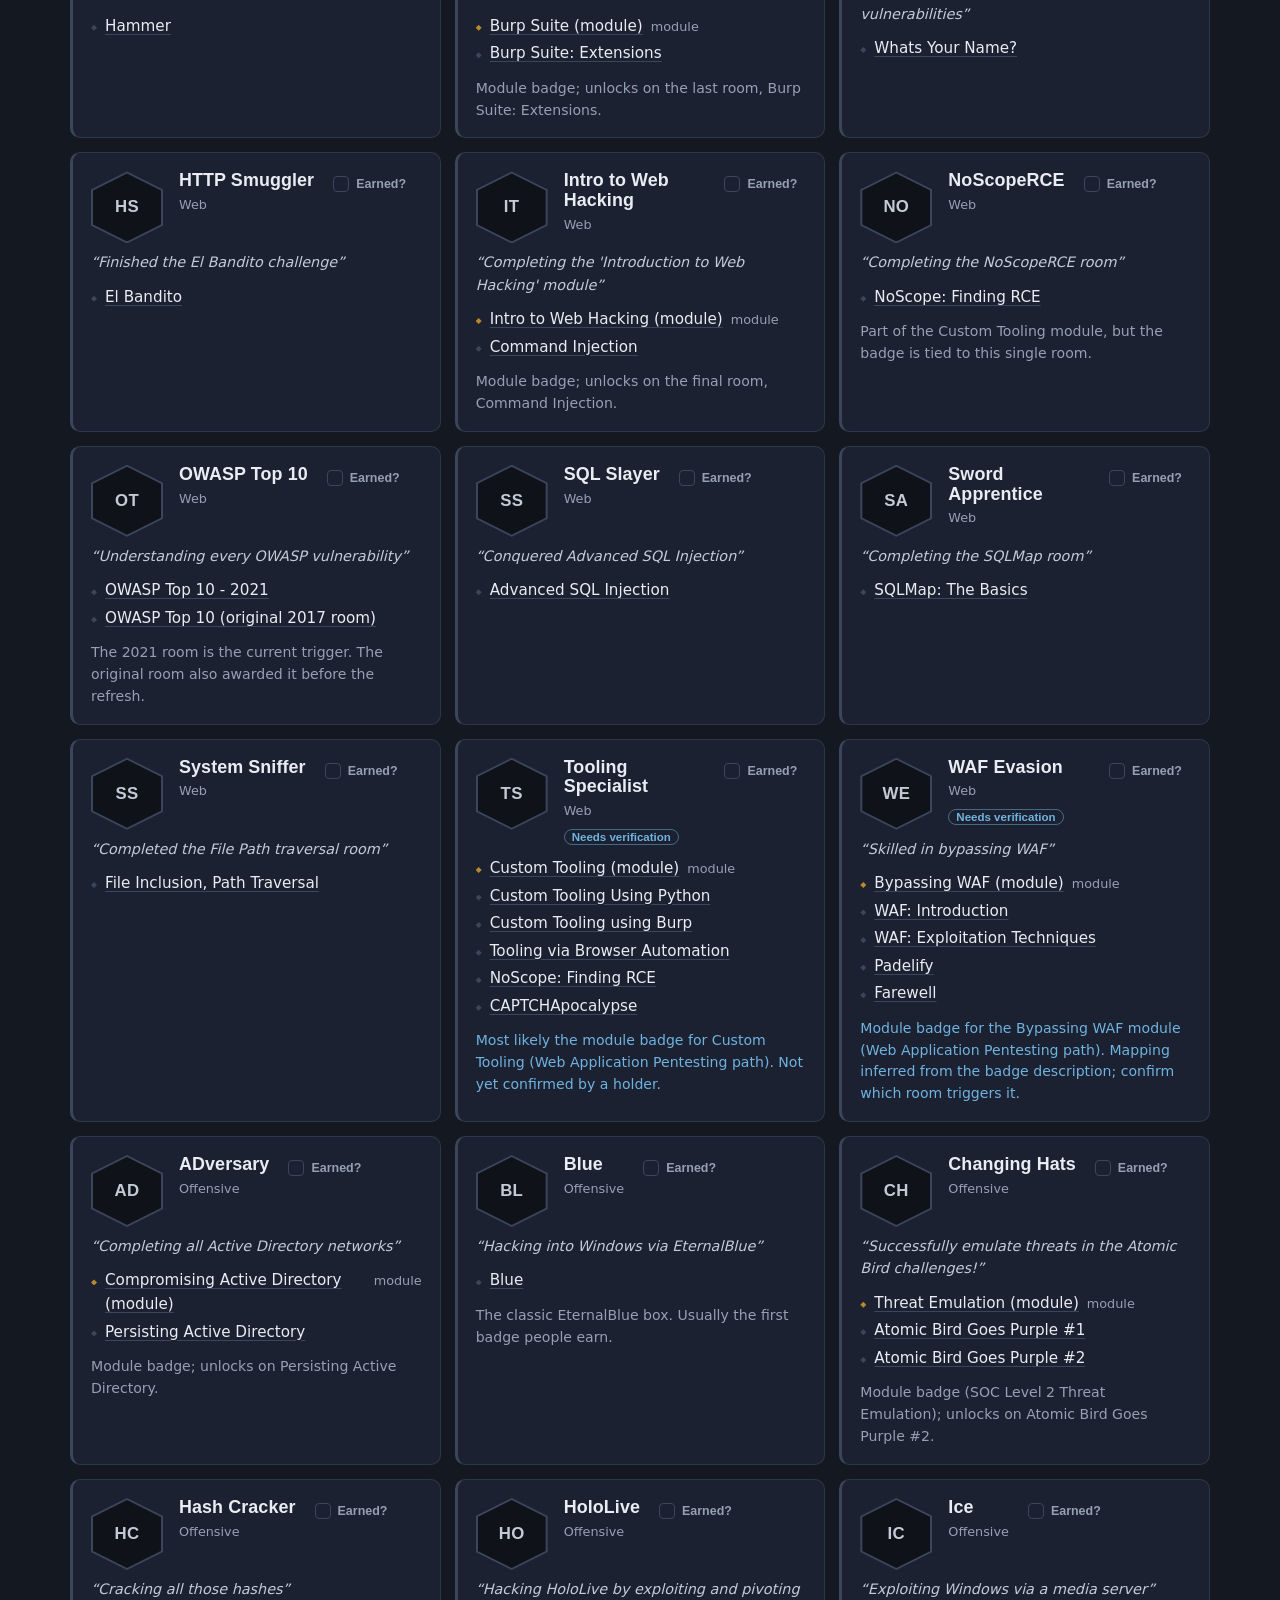
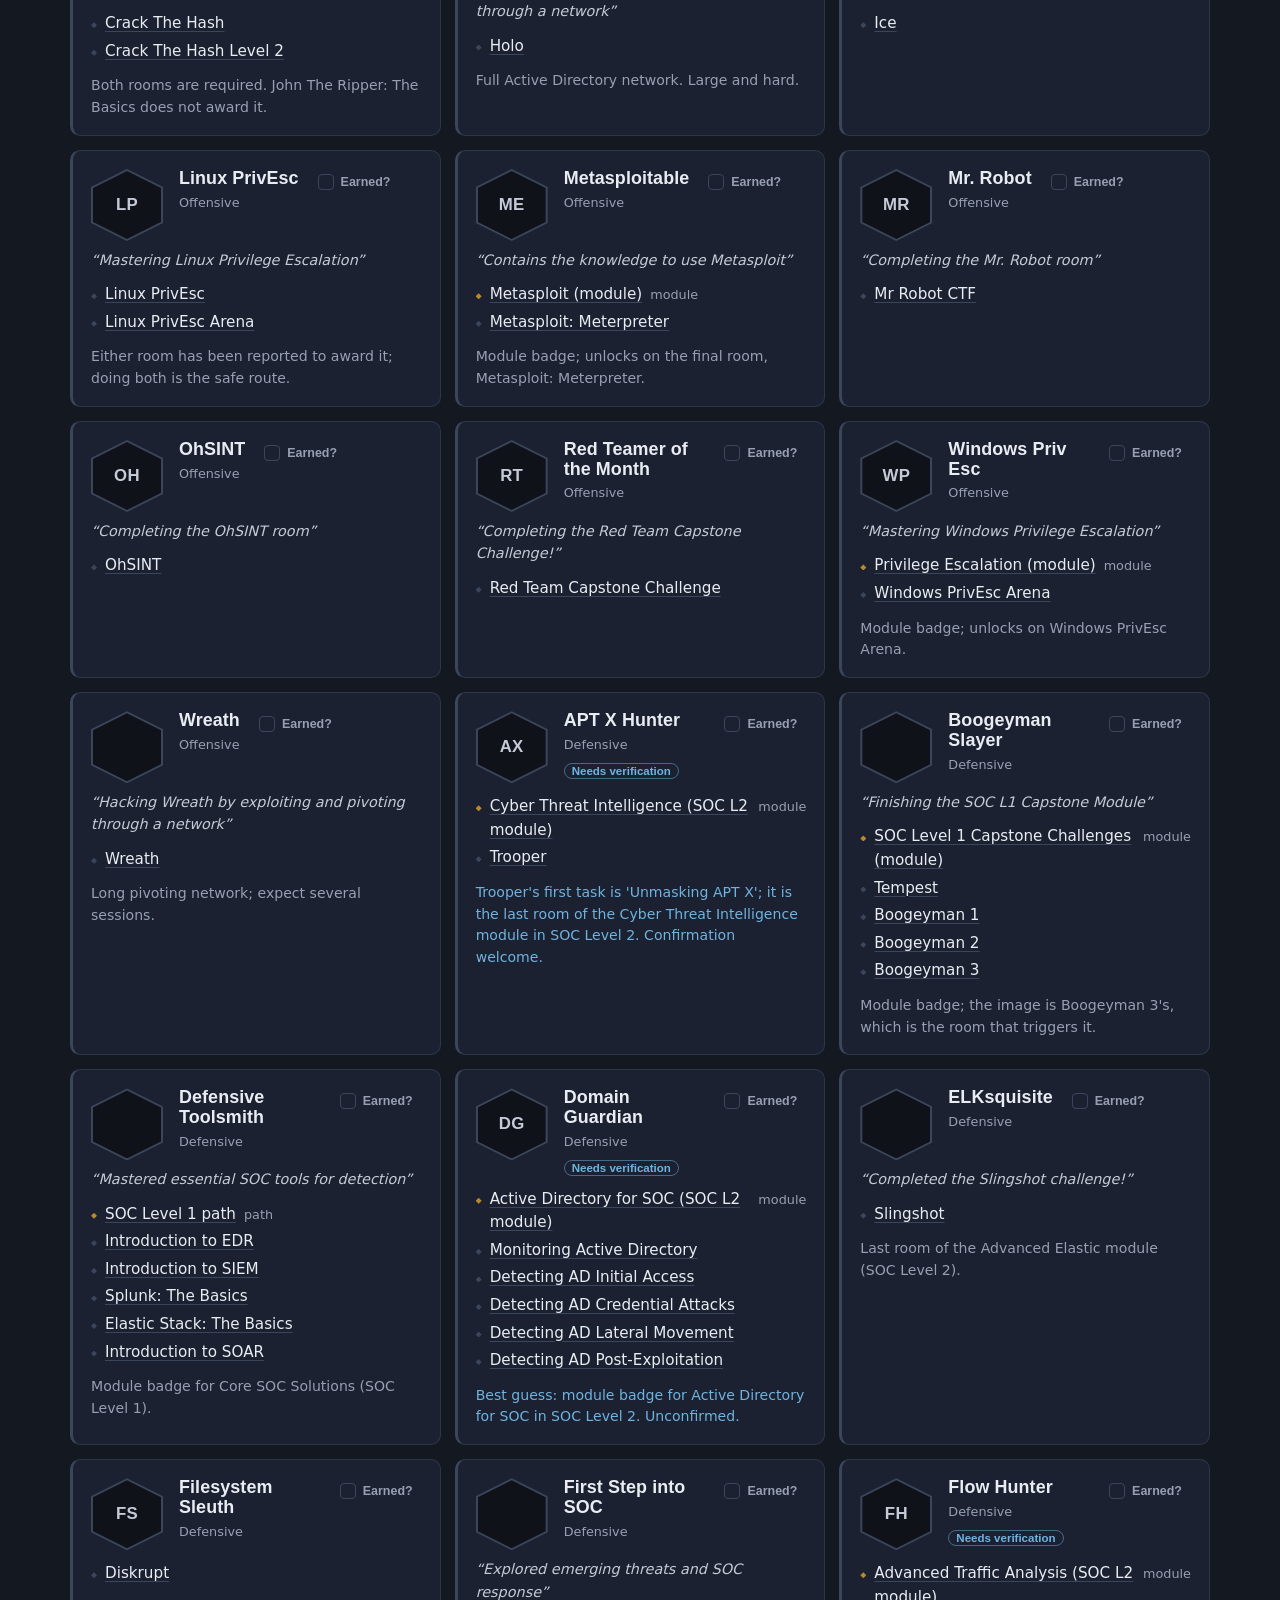
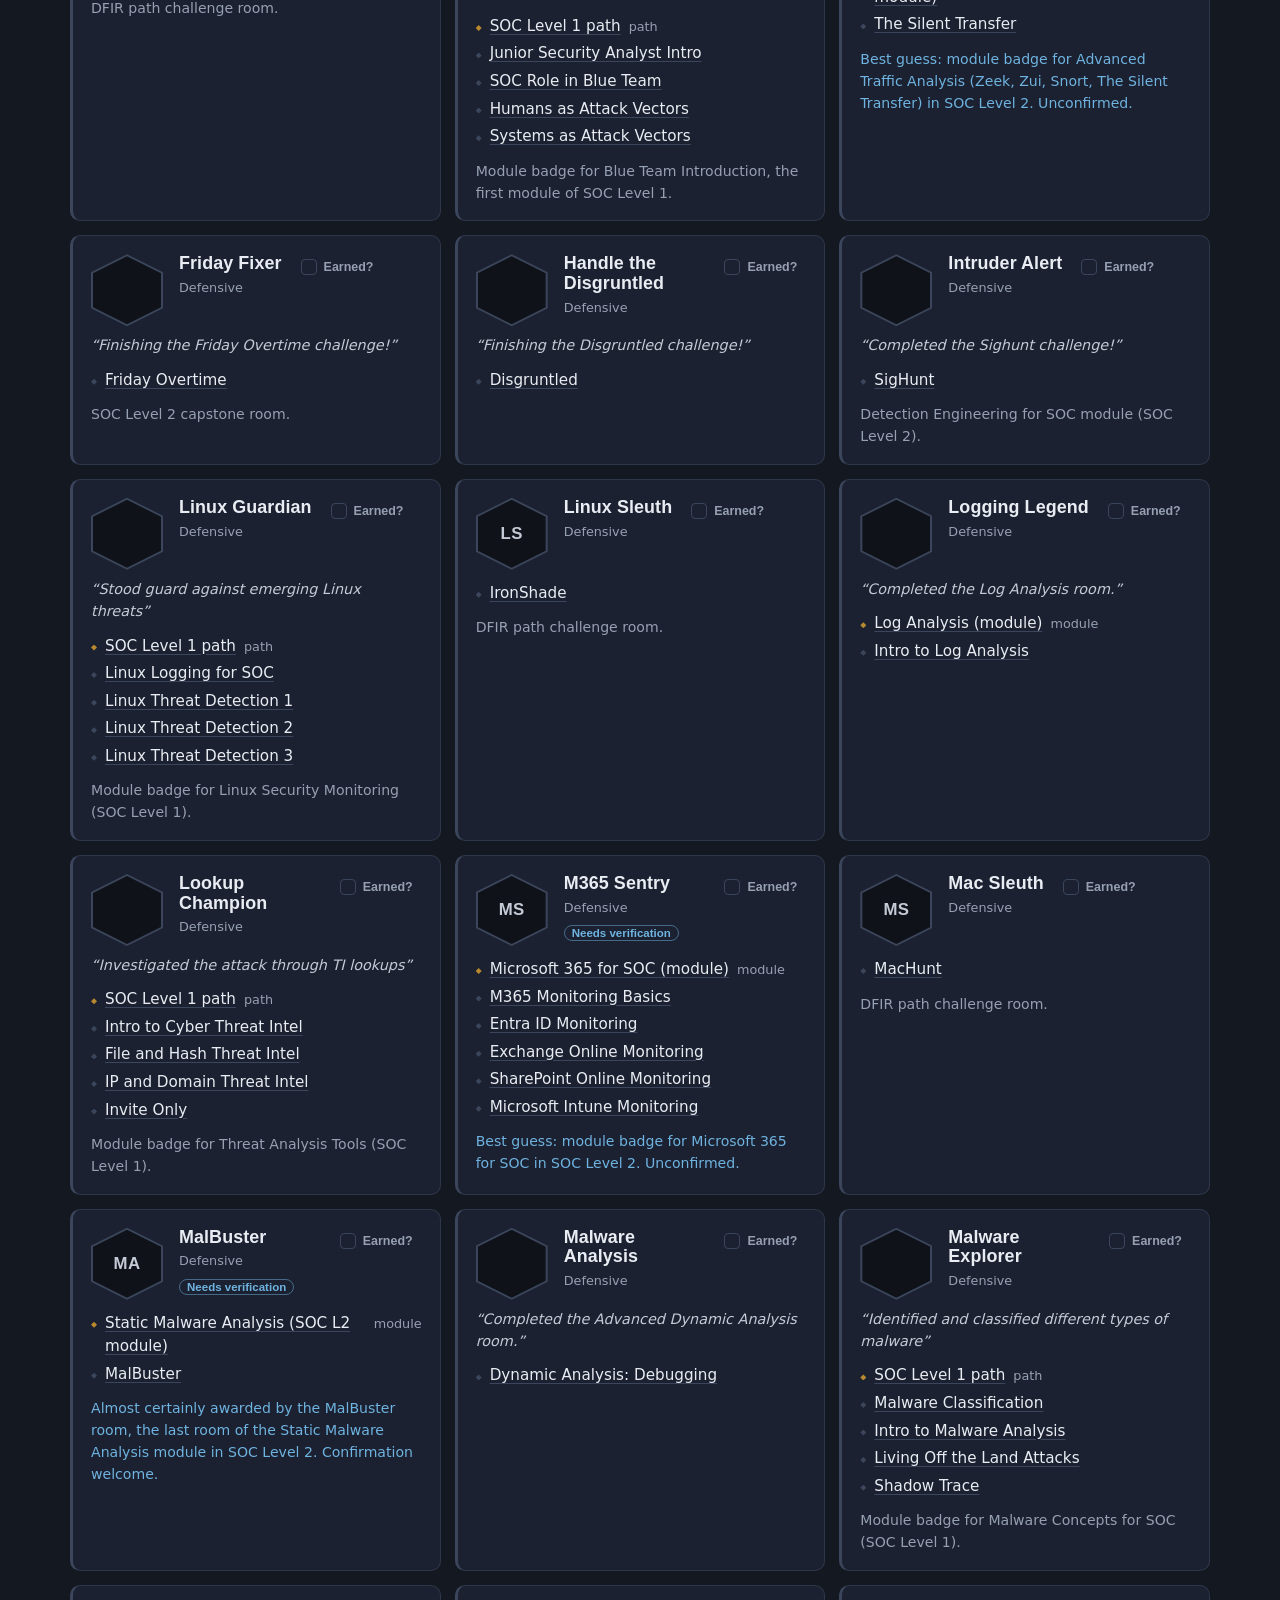
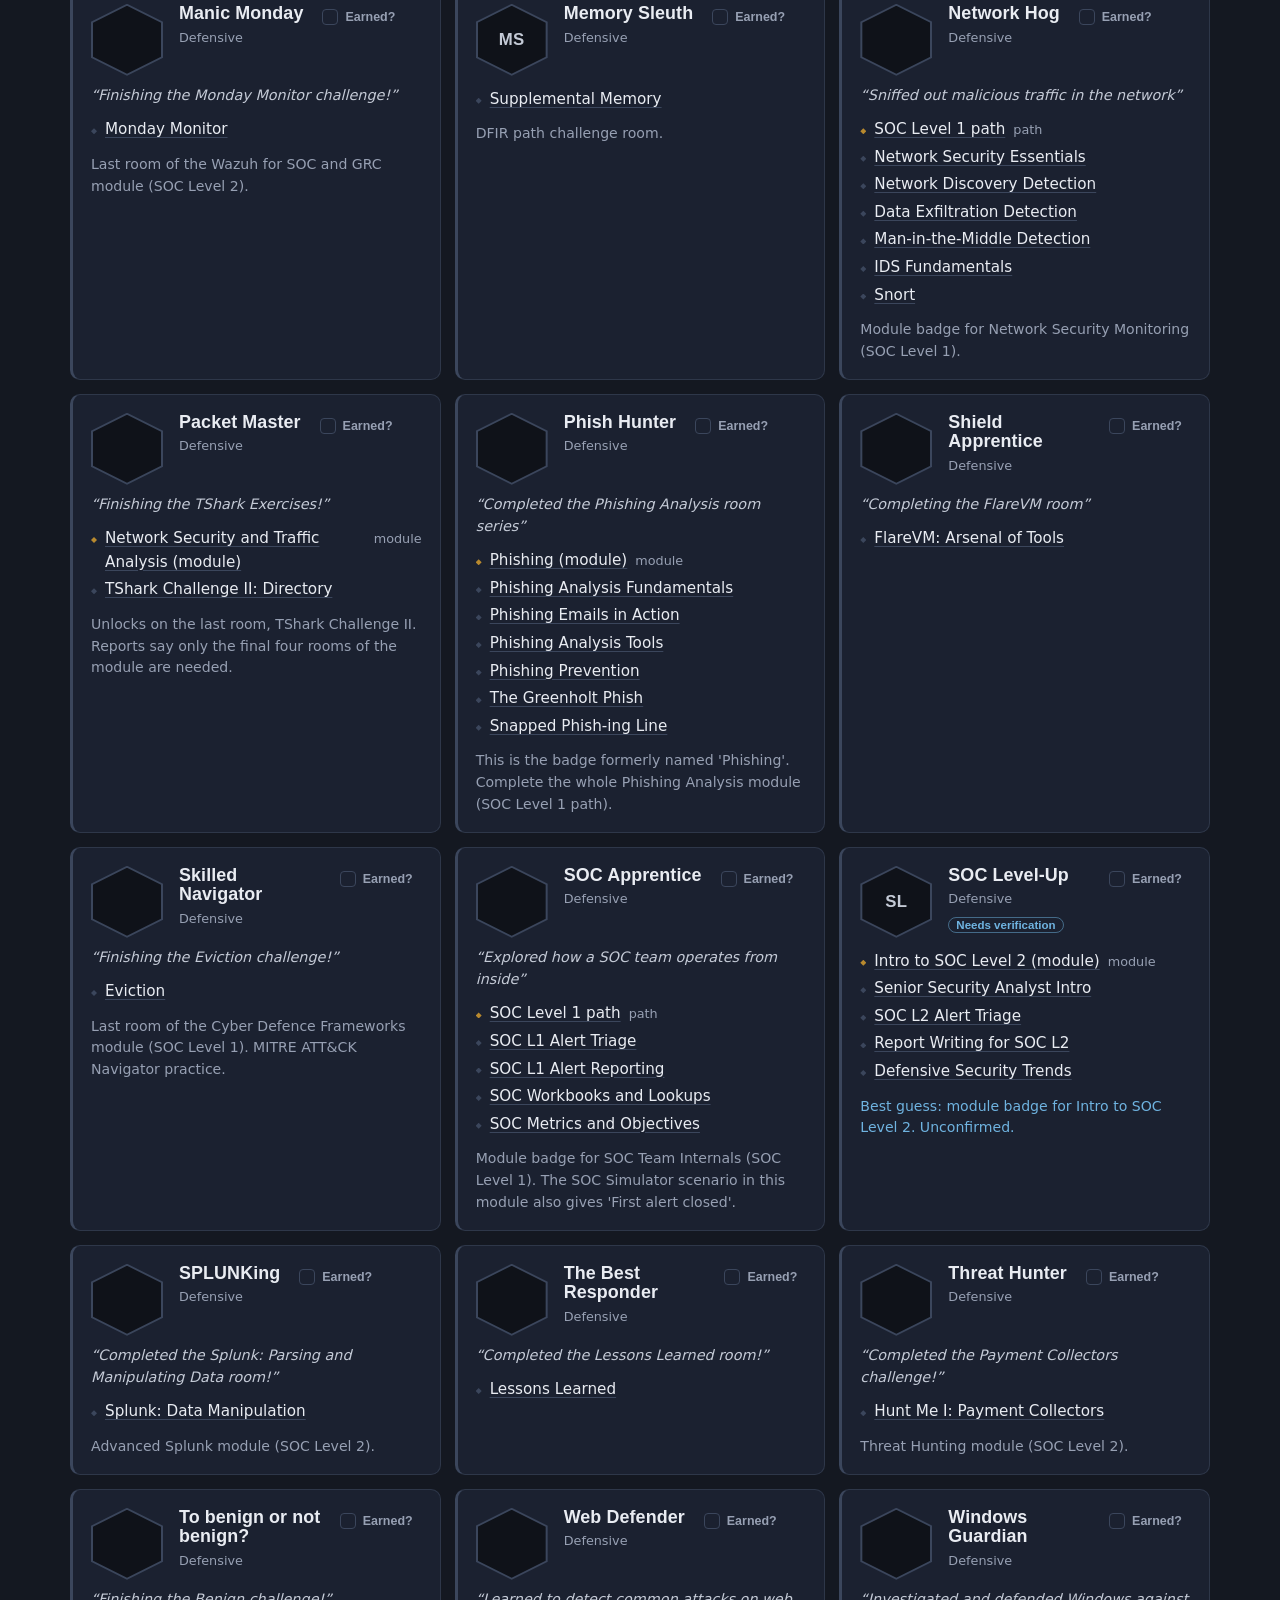
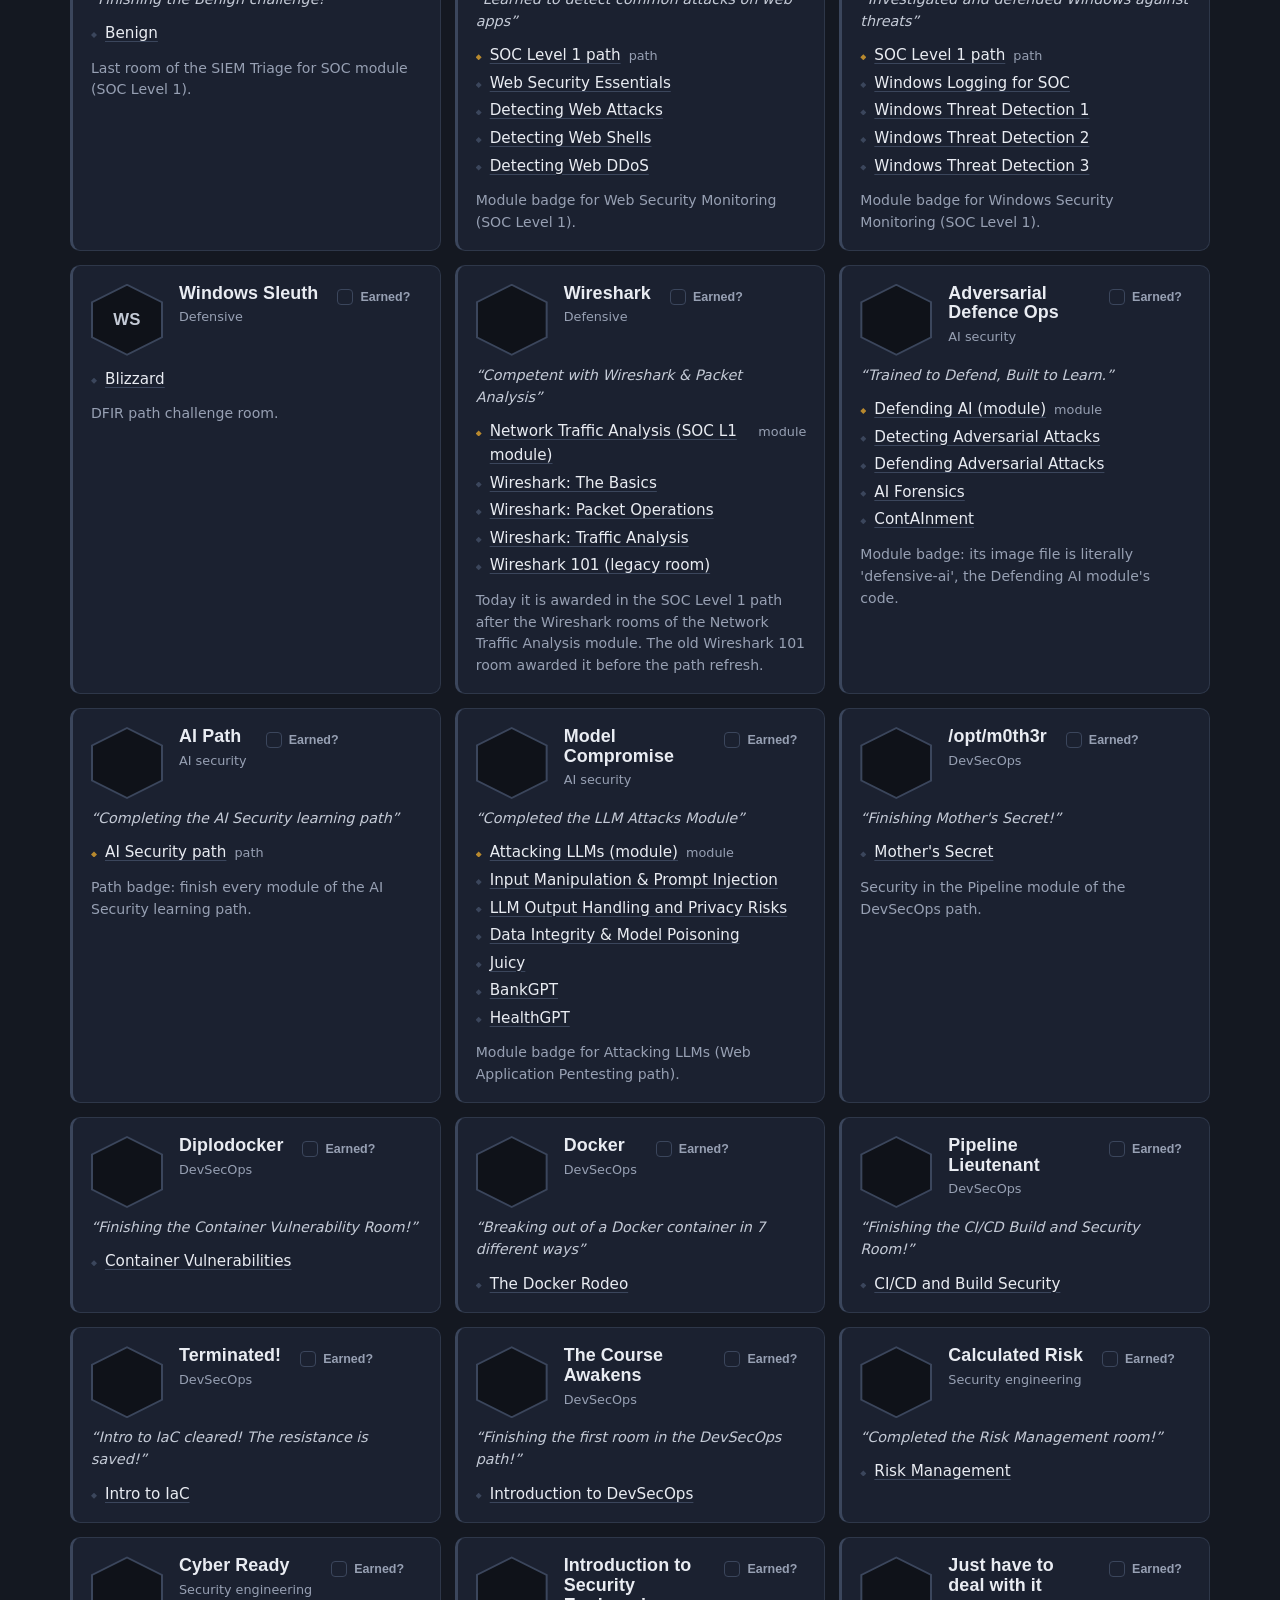
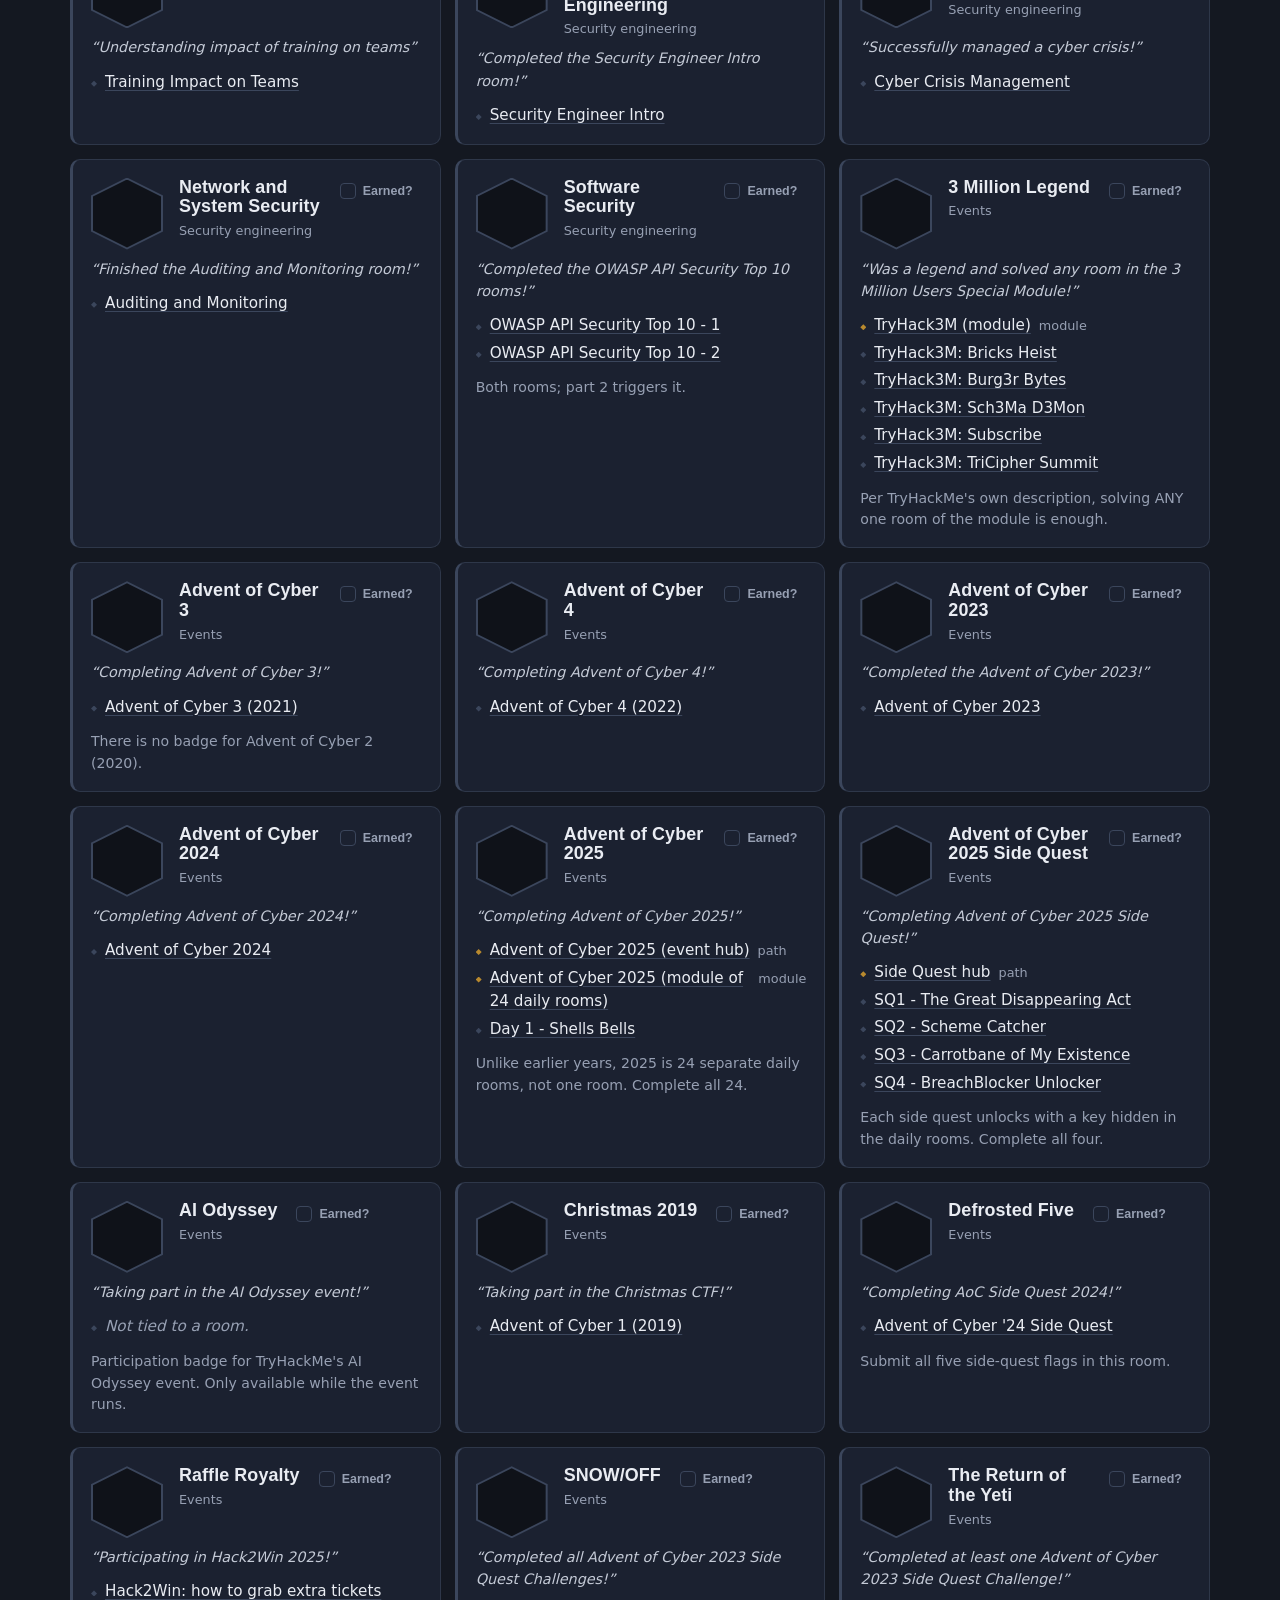
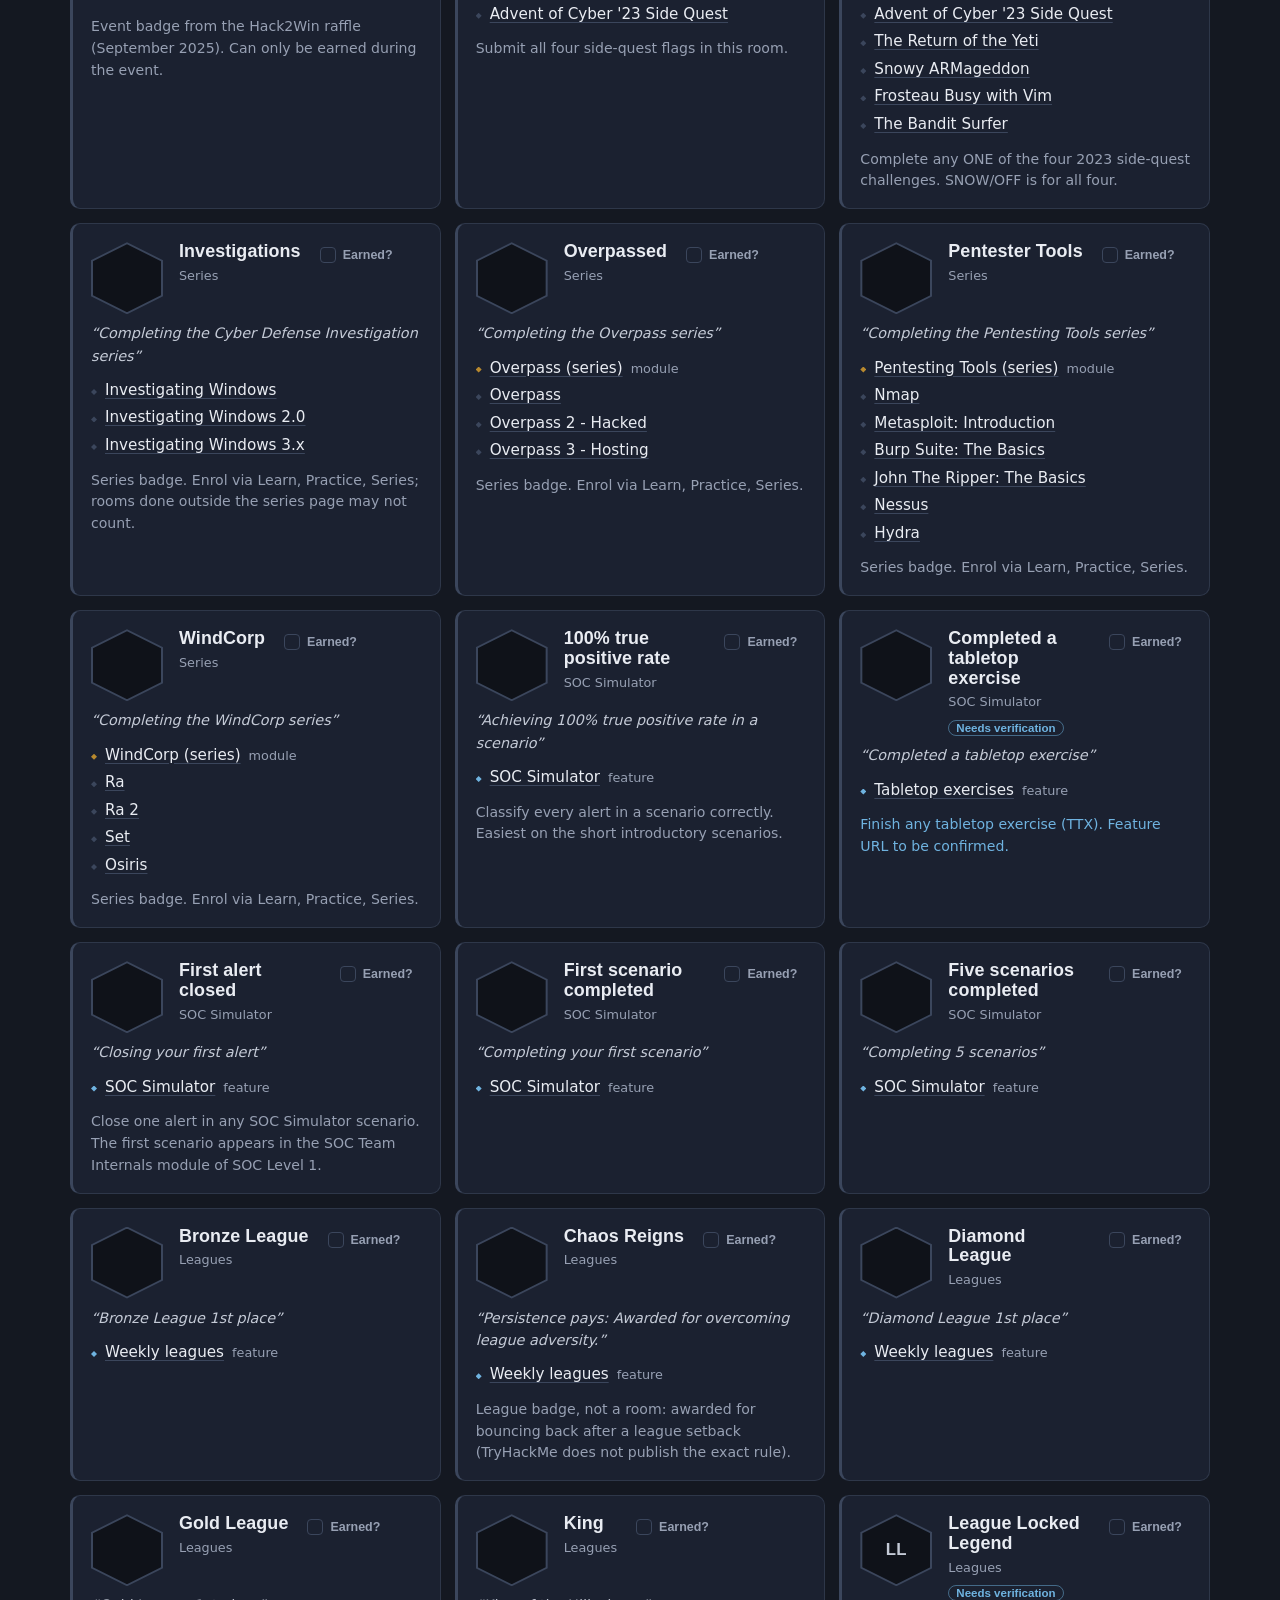
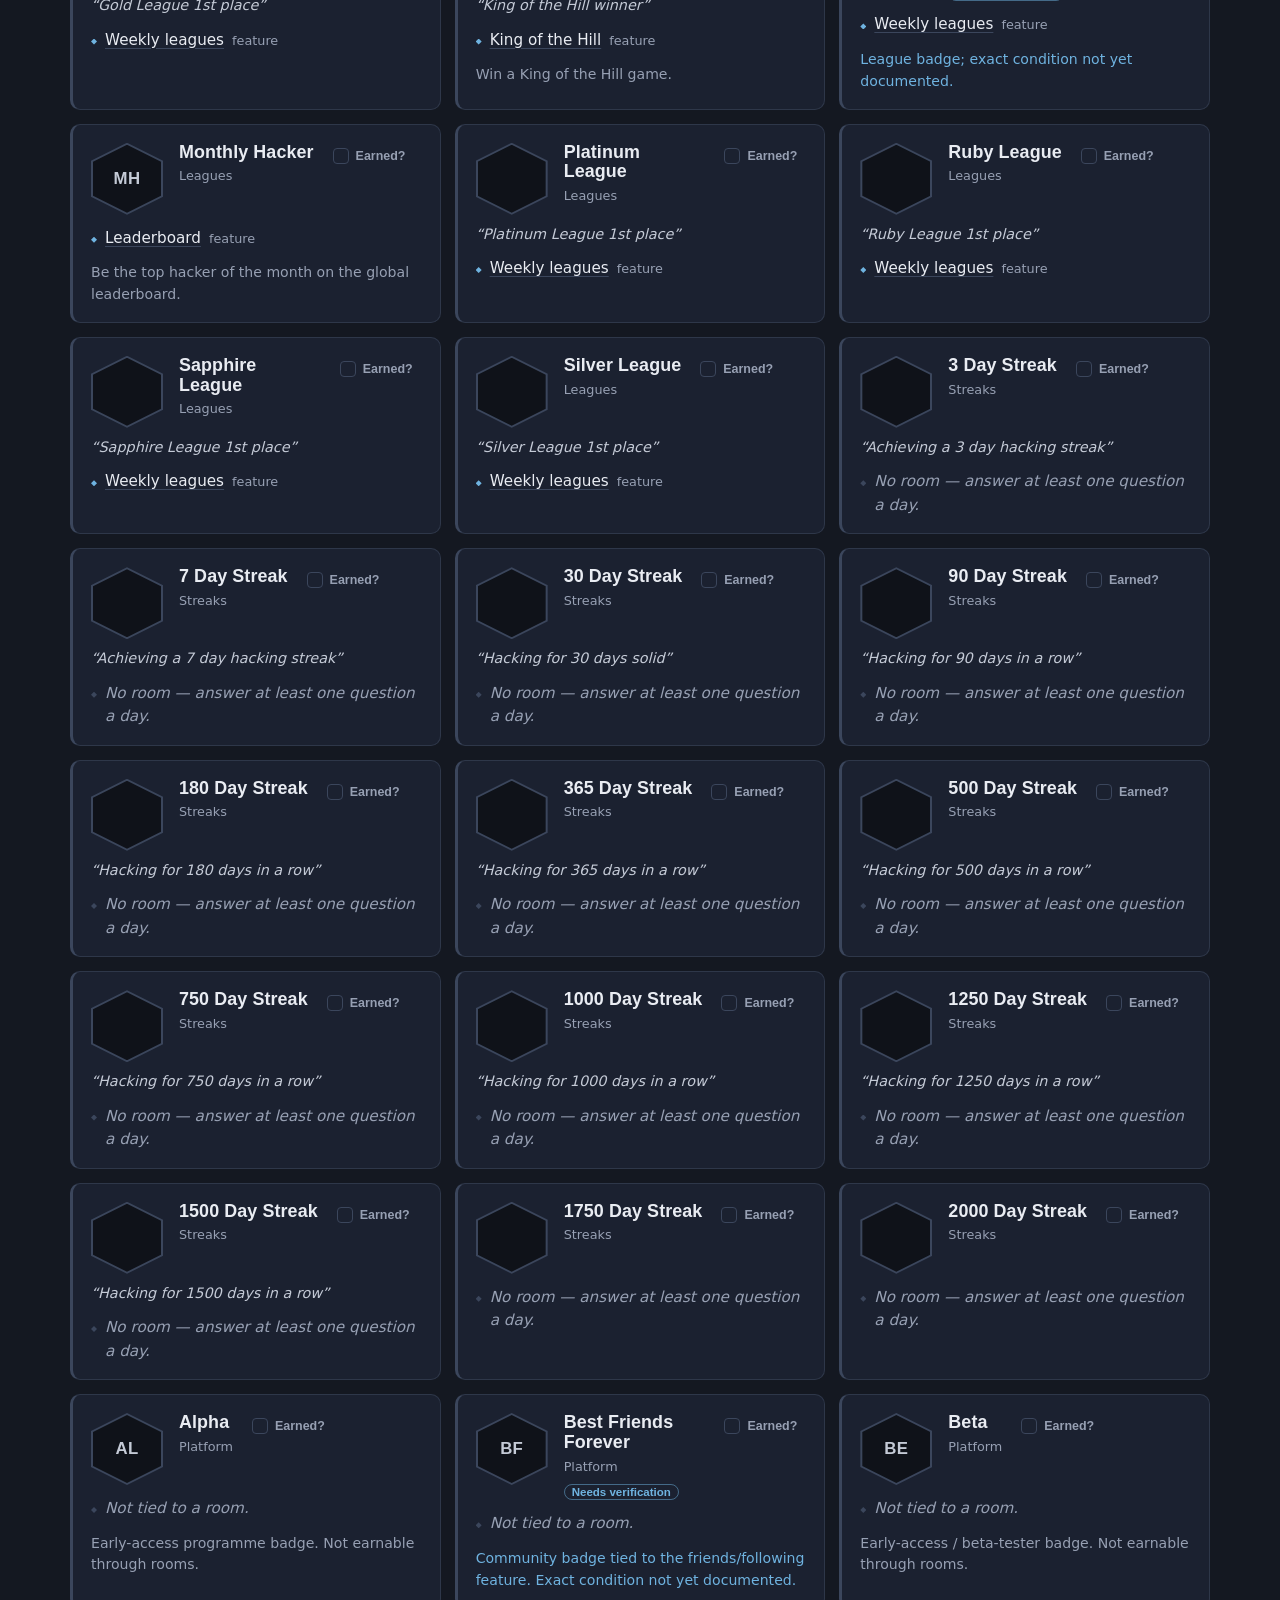
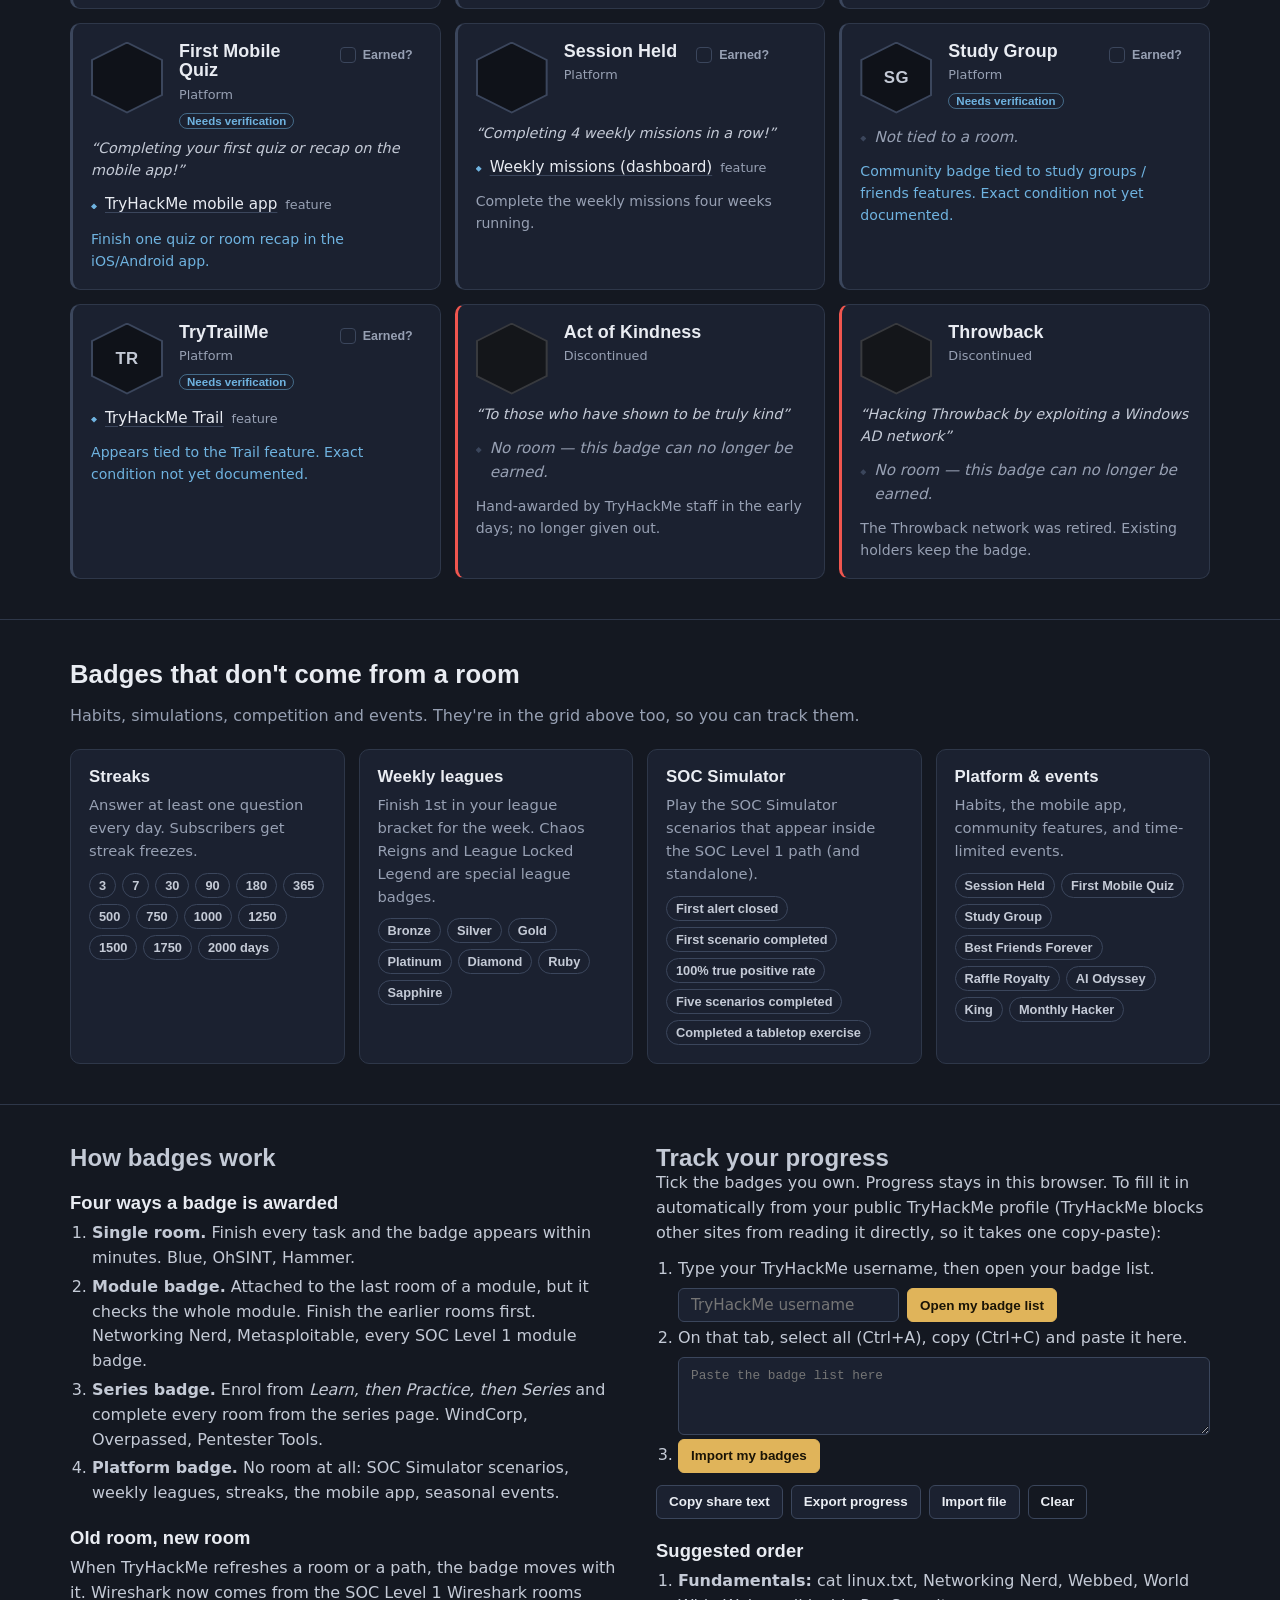
==== commit 964f0ec1: "Fix the TryHackMe import: open the badge list, then paste it TryHackMe's badge API now sits behind a" ====
--- a/index.html
+++ b/index.html
@@ -4,12 +4,14 @@
   <meta charset="utf-8">
   <meta name="viewport" content="width=device-width, initial-scale=1">
   <!-- Security: only this site's own scripts may run; no inline script, no eval. -->
-  <meta http-equiv="Content-Security-Policy" content="default-src 'none'; script-src 'self'; style-src 'self' https://fonts.googleapis.com; font-src https://fonts.gstatic.com; img-src 'self' https://assets.tryhackme.com data:; connect-src https://tryhackme.com; base-uri 'none'; form-action 'none'; object-src 'none'">
+  <meta http-equiv="Content-Security-Policy" content="default-src 'none'; script-src 'self'; style-src 'self' https://fonts.googleapis.com; font-src https://fonts.gstatic.com; img-src 'self' https://assets.tryhackme.com data:; base-uri 'none'; form-action 'none'; object-src 'none'">
   <meta name="referrer" content="strict-origin-when-cross-origin">
   <title>TryHackMe Badge Finder — all 138 badges and the room that unlocks each one</title>
   <meta name="description" content="Every TryHackMe badge with the exact room, module, path or feature that awards it: Blue, OWASP Top 10, Advent of Cyber, SOC Level 1 badges, Sleuth badges, leagues, streaks and more. Searchable, with a progress tracker.">
   <meta name="keywords" content="TryHackMe badges, TryHackMe badge rooms, how to get TryHackMe badges, TryHackMe badge list, THM badges, TryHackMe rooms with badges, TryHackMe achievements, Advent of Cyber badge, TryHackMe SOC Level 1 badges, TryHackMe Sleuth badges">
   <meta name="robots" content="index, follow, max-image-preview:large">
+  <meta name="author" content="bazeeza">
+  <link rel="author" href="https://github.com/Bazeeza">
   <link rel="canonical" href="https://bazeeza.github.io/thm-badge-finder/">
   <meta name="theme-color" content="#141821">
   <meta property="og:type" content="website">
@@ -30,7 +32,7 @@
   <link href="https://fonts.googleapis.com/css2?family=Chakra+Petch:wght@600;700&family=Manrope:wght@400;500;600;700&display=swap" rel="stylesheet">
   <link rel="stylesheet" href="styles.css">
   <script type="application/ld+json">
-  {"@context":"https://schema.org","@type":"WebSite","name":"TryHackMe Badge Finder","url":"https://bazeeza.github.io/thm-badge-finder/","description":"Every TryHackMe badge and the room, module, path or feature that awards it.","potentialAction":{"@type":"SearchAction","target":"https://bazeeza.github.io/thm-badge-finder/?q={search_term_string}","query-input":"required name=search_term_string"}}
+  {"@context":"https://schema.org","@type":"WebSite","name":"TryHackMe Badge Finder","url":"https://bazeeza.github.io/thm-badge-finder/","description":"Every TryHackMe badge and the room, module, path or feature that awards it.","author":{"@type":"Person","name":"bazeeza","url":"https://github.com/Bazeeza","sameAs":["https://github.com/Bazeeza"]},"potentialAction":{"@type":"SearchAction","target":"https://bazeeza.github.io/thm-badge-finder/?q={search_term_string}","query-input":"required name=search_term_string"}}
   </script>
   <script type="application/ld+json">
   {"@context":"https://schema.org","@type":"FAQPage","mainEntity":[
@@ -149,12 +151,18 @@
       </div>
       <div class="prose">
         <h2>Track your progress</h2>
-        <p>Tick the badges you own. Progress stays in this browser. To fill it in automatically, type your TryHackMe username — the site reads your public badge list.</p>
-        <p class="row">
-          <input class="text-input" id="thm-user" placeholder="TryHackMe username" autocomplete="off" maxlength="40" pattern="[A-Za-z0-9_.\-]{1,40}">
-          <button class="btn primary" id="thm-import-btn" type="button">Import from TryHackMe</button>
-        </p>
-        <p id="thm-import-status" class="status-line"></p>
+        <p>Tick the badges you own. Progress stays in this browser. To fill it in automatically from your public TryHackMe profile (TryHackMe blocks other sites from reading it directly, so it takes one copy-paste):</p>
+        <ol class="import-steps">
+          <li><label for="thm-user">Type your TryHackMe username, then open your badge list.</label>
+            <span class="row">
+              <input class="text-input" id="thm-user" placeholder="TryHackMe username" autocomplete="off" spellcheck="false" maxlength="40" pattern="[A-Za-z0-9_.\-]{1,40}">
+              <a class="btn primary" id="thm-open" href="https://tryhackme.com/" target="_blank" rel="noopener noreferrer">Open my badge list</a>
+            </span></li>
+          <li><label for="thm-paste">On that tab, select all (Ctrl+A), copy (Ctrl+C) and paste it here.</label>
+            <textarea class="text-input paste" id="thm-paste" rows="3" spellcheck="false" autocomplete="off" placeholder="Paste the badge list here"></textarea></li>
+          <li><button class="btn primary" id="thm-import-btn" type="button">Import my badges</button></li>
+        </ol>
+        <p id="thm-import-status" class="status-line" role="status" aria-live="polite"></p>
         <p class="row">
           <button class="btn" id="share" type="button">Copy share text</button>
           <button class="btn" id="export" type="button">Export progress</button>
@@ -180,7 +188,7 @@
       <h2>Found a mistake? New badge?</h2>
       <p>Rooms get renamed and retired, and TryHackMe ships new badges without a changelog. The fastest fix is to
         <a id="report-link" data-repo="bazeeza/thm-badge-finder" href="https://github.com/bazeeza/thm-badge-finder/issues/new">open an issue</a>
-        with the badge name and the room link, or edit <code>data/badges.js</code> and send a pull request. Cards marked <em>needs verification</em> are the ones to confirm first — if you earned one, tell us which room triggered it.</p>
+        with the badge name and the room link. Cards marked <em>needs verification</em> are the ones to confirm first — if you earned one, tell us which room triggered it.</p>
     </div>
   </section>
 </main>
--- a/styles.css
+++ b/styles.css
@@ -71,6 +71,8 @@
 }
 .select, .btn { font: 600 0.84rem var(--font-display); height: 34px; padding: 0 12px; border: 1px solid var(--line-strong); border-radius: var(--radius); background: var(--surface); color: var(--ink); cursor: pointer; white-space: nowrap; }
 .select { padding-right: 28px; appearance: none; background-image: url("data:image/svg+xml,%3Csvg xmlns='http://www.w3.org/2000/svg' width='12' height='8' viewBox='0 0 12 8'%3E%3Cpath d='M1 1l5 5 5-5' fill='none' stroke='%2397A0B3' stroke-width='1.6'/%3E%3C/svg%3E"); background-repeat: no-repeat; background-position: right 10px center; }
+/* Links and labels styled as buttons: same centring as <button>, no underline. */
+.btn { display: inline-flex; align-items: center; justify-content: center; text-decoration: none; }
 .btn:hover { border-color: var(--brass); }
 .btn.primary { background: var(--brass); color: var(--brass-ink); border-color: var(--brass); }
 .btn.primary:hover { background: #ECC26C; }
@@ -117,6 +119,10 @@
 .earn input:focus-visible + .box { outline: 2px solid var(--focus); outline-offset: 2px; }
 .earn.flat { margin: 0; }
 .status-line { color: var(--muted); font-size: .9rem; }
+.import-steps { padding-left: 1.3em; }
+.import-steps li { margin-bottom: 10px; }
+.import-steps label { display: block; margin-bottom: 6px; }
+.text-input.paste { display: block; width: 100%; height: auto; min-height: 72px; padding: 8px 12px; resize: vertical; font-family: ui-monospace, SFMono-Regular, Consolas, monospace; font-size: .8rem; }
 .badge-card.earned .earn { color: var(--brass); }
 .desc { grid-column: 1 / -1; margin: -4px 0 0; color: var(--ink-soft); font-size: 0.9rem; font-style: italic; }
 .rooms { grid-column: 1 / -1; margin: 0; padding: 0; list-style: none; display: grid; gap: 4px; }
@@ -174,3 +180,8 @@
   body { background: #fff; color: #000; }
   .badge-card { break-inside: avoid; border: 1px solid #999; }
 }
+
+/* 404 page (no inline <style>, so its CSP can stay strict) */
+.notfound { min-height: 70vh; display: grid; place-items: center; text-align: center; padding: 40px 20px; }
+.notfound h1 { font-size: 2rem; margin-bottom: 10px; }
+.notfound p { color: var(--muted); }
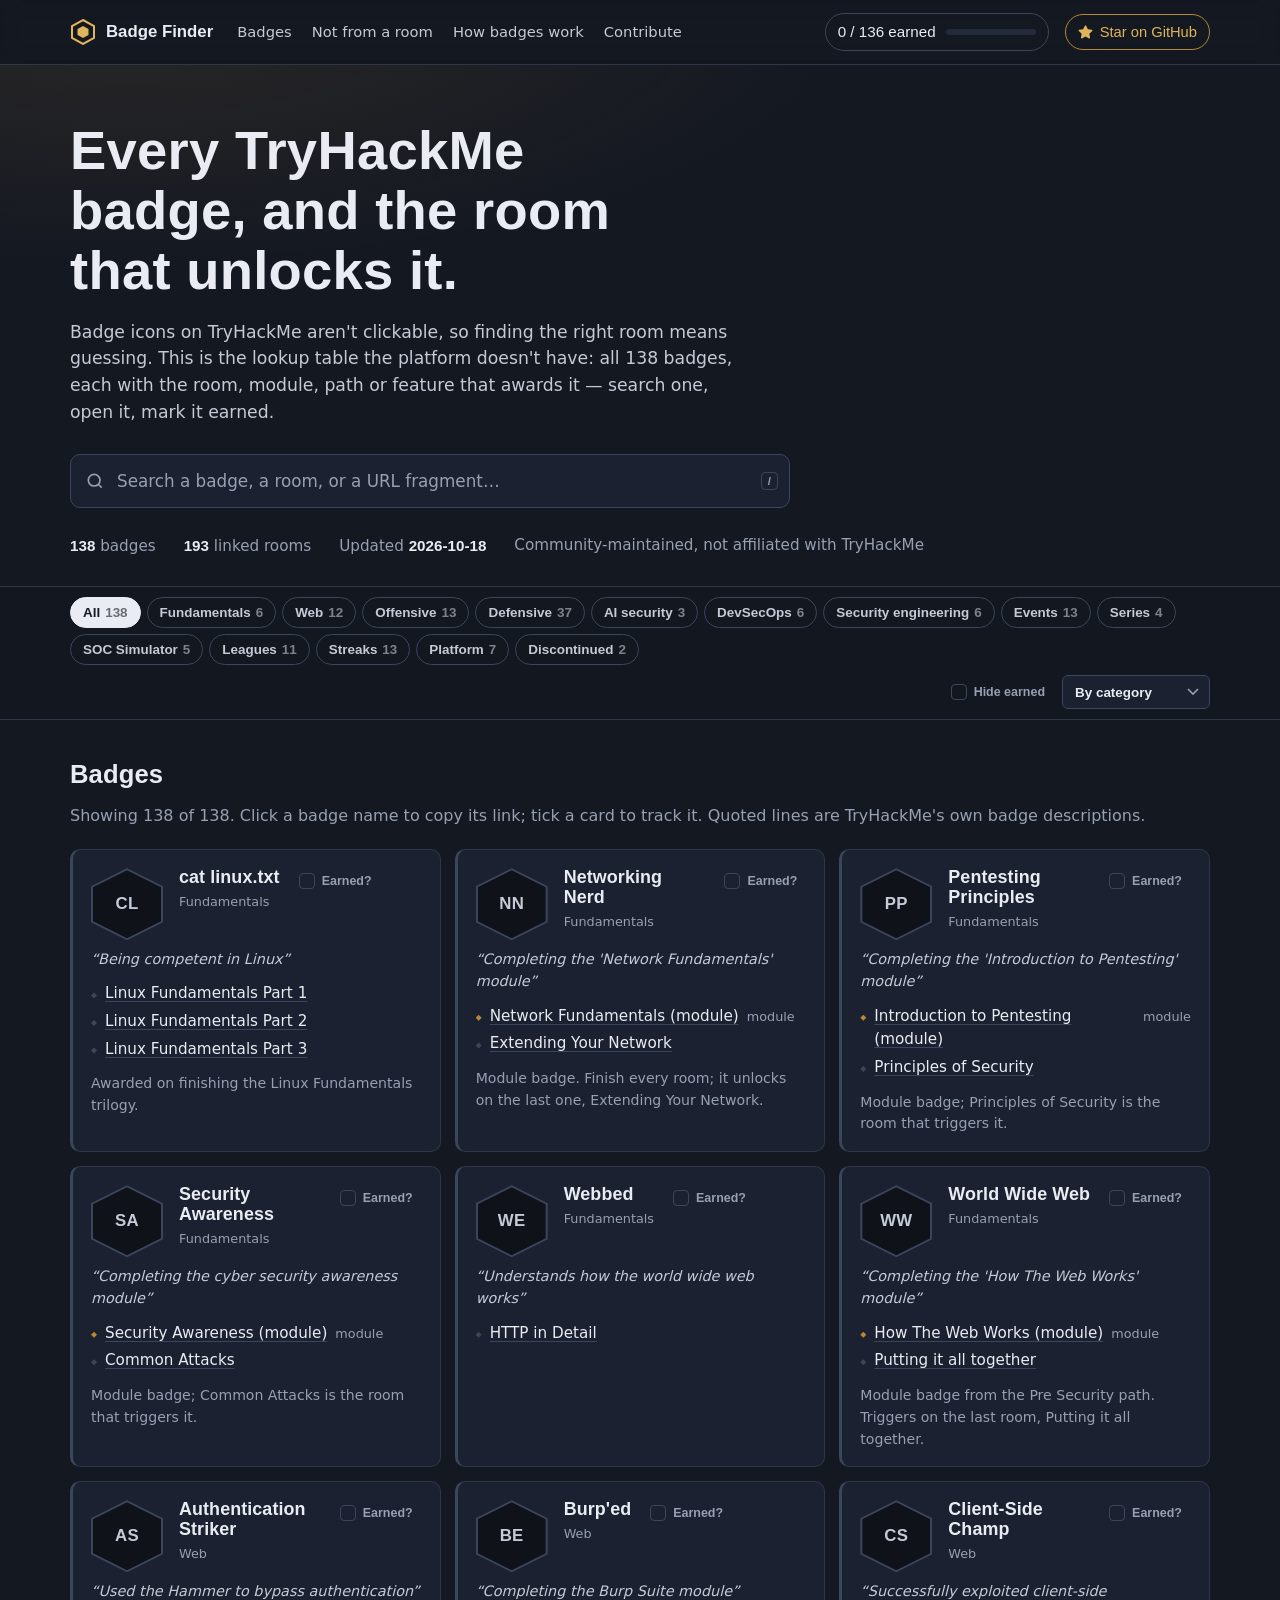
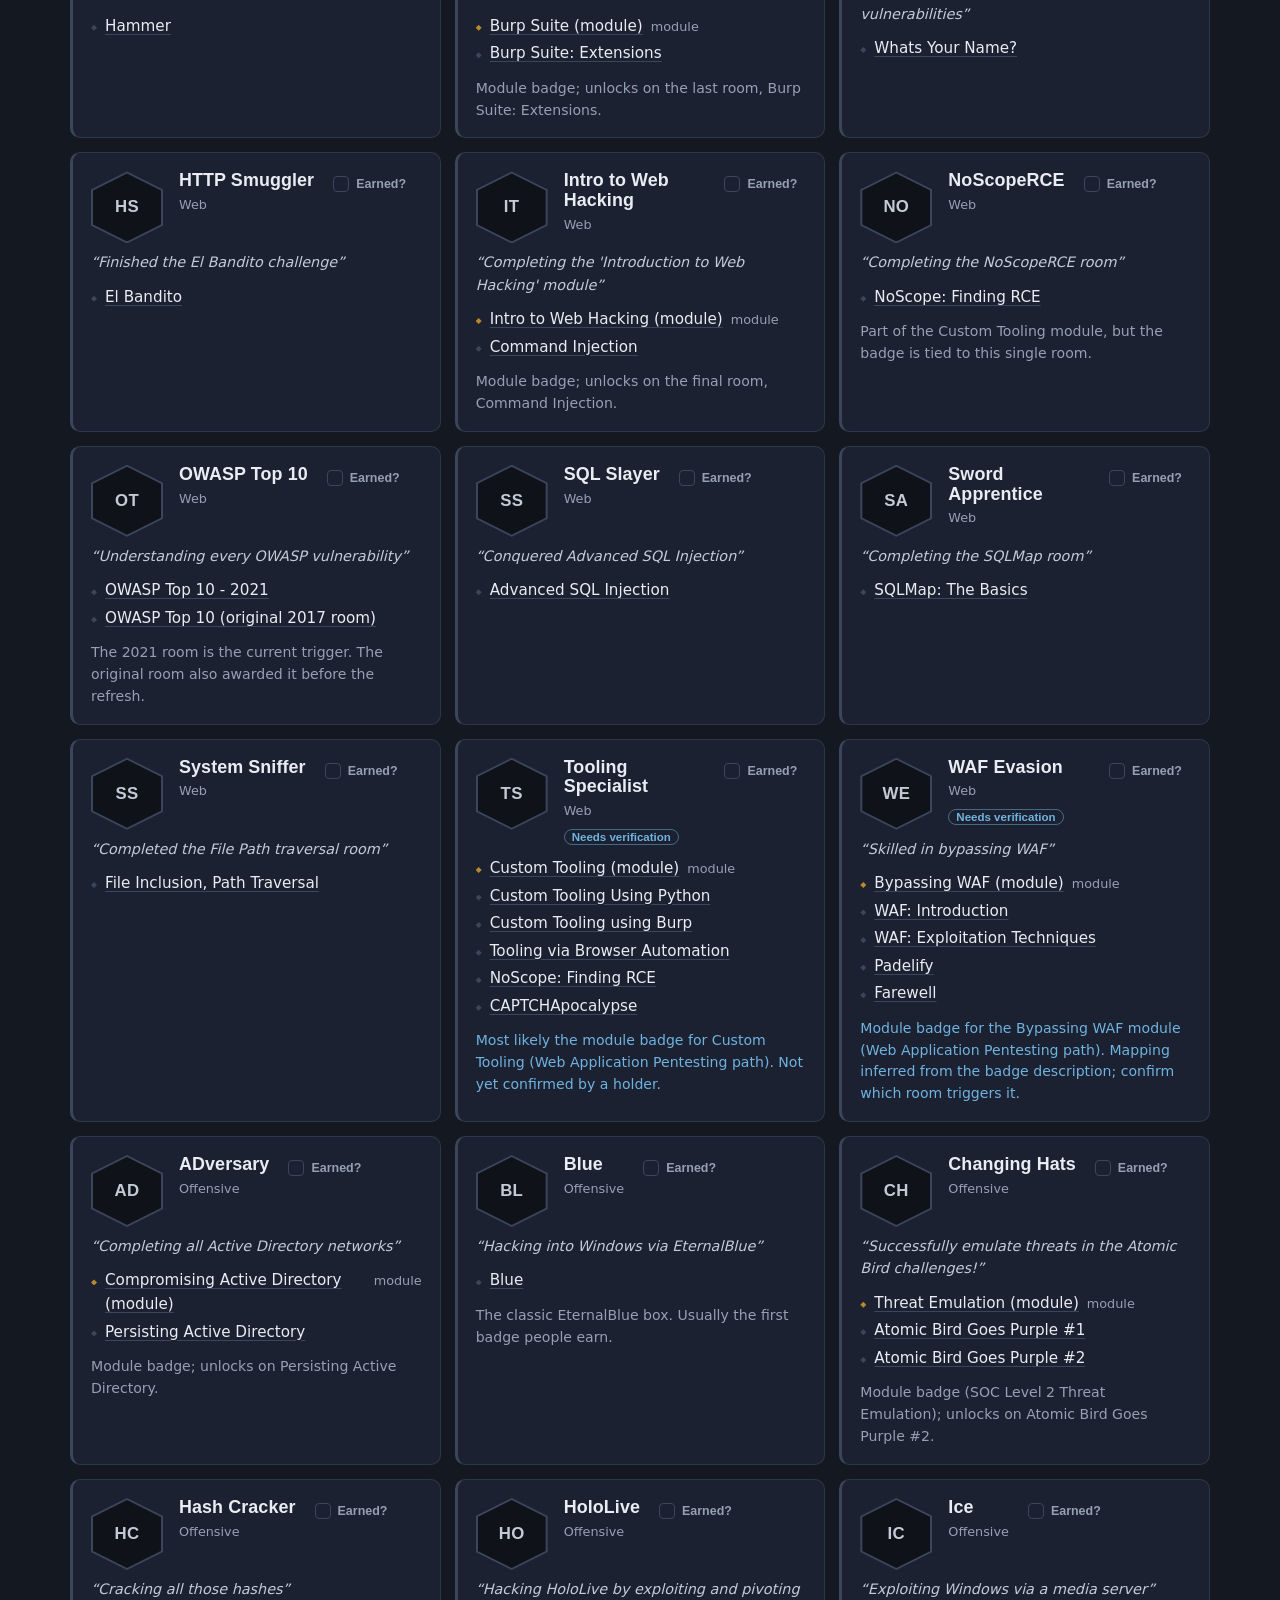
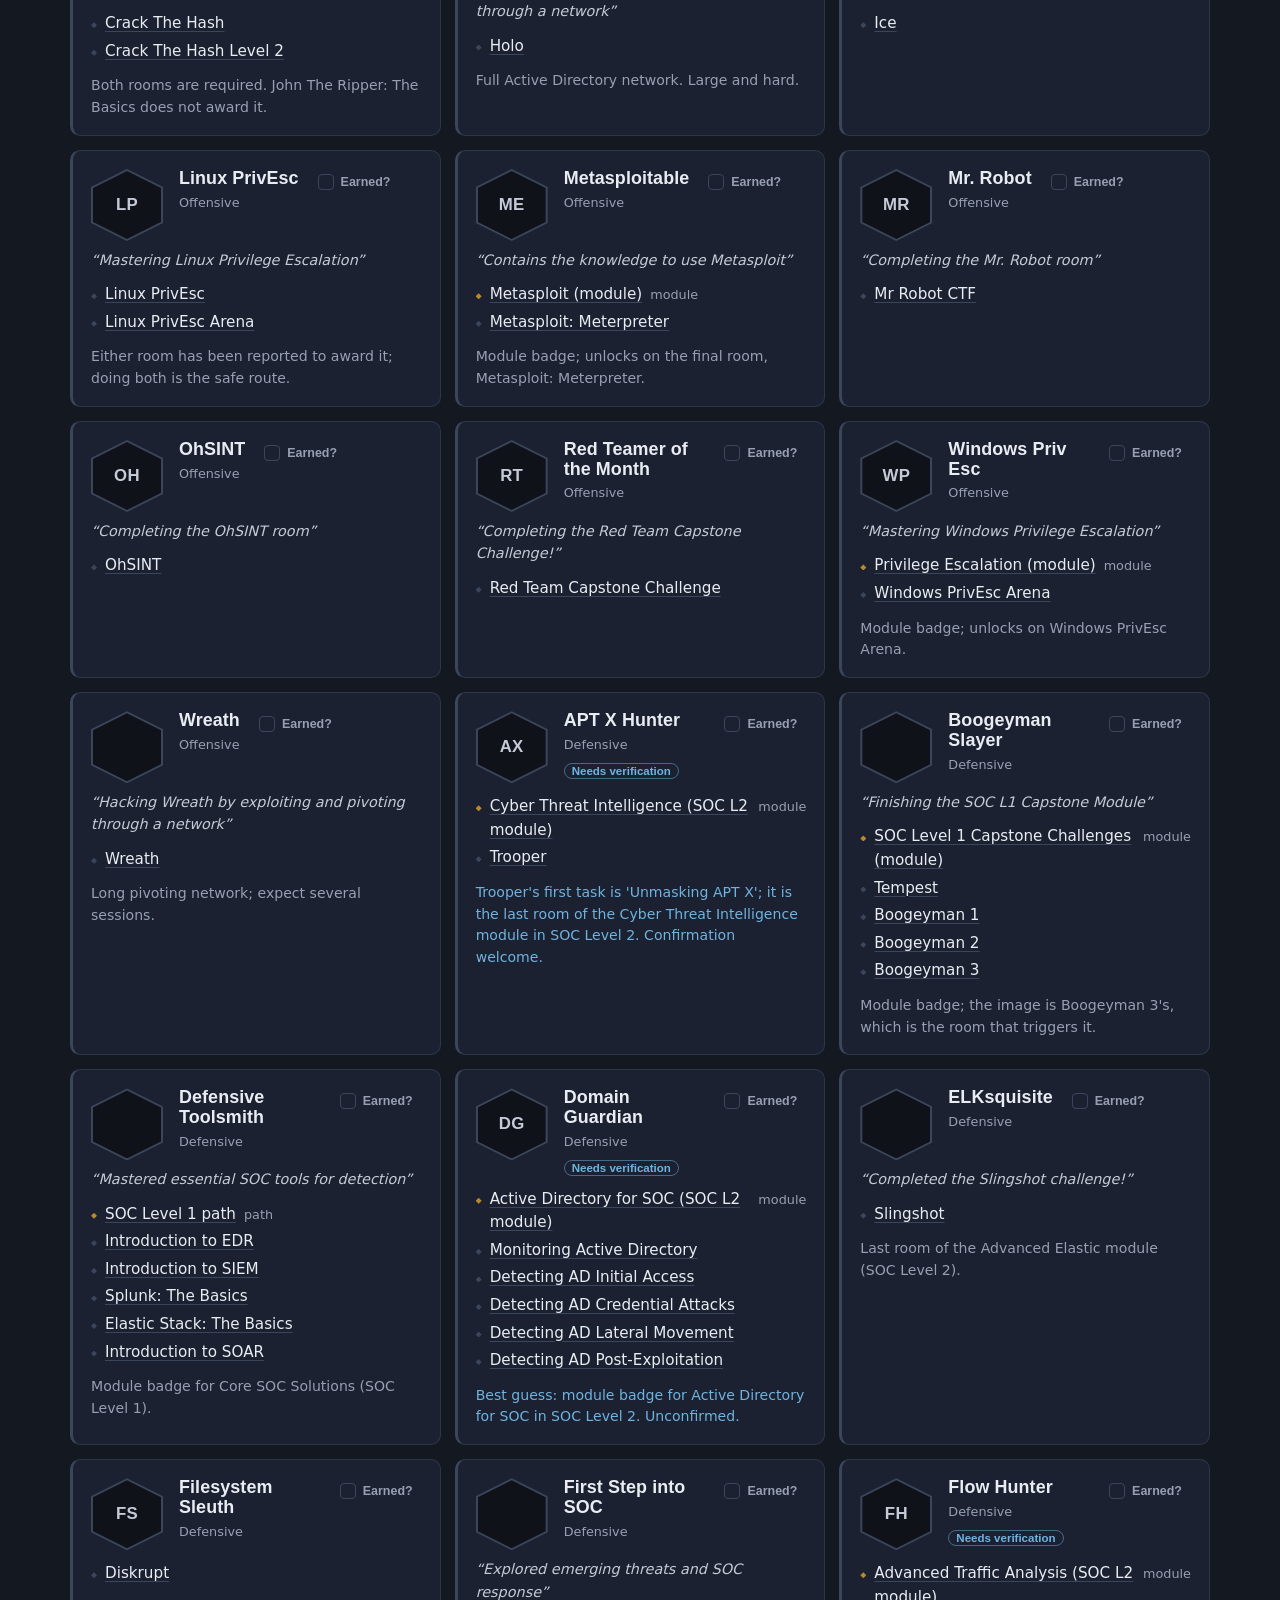
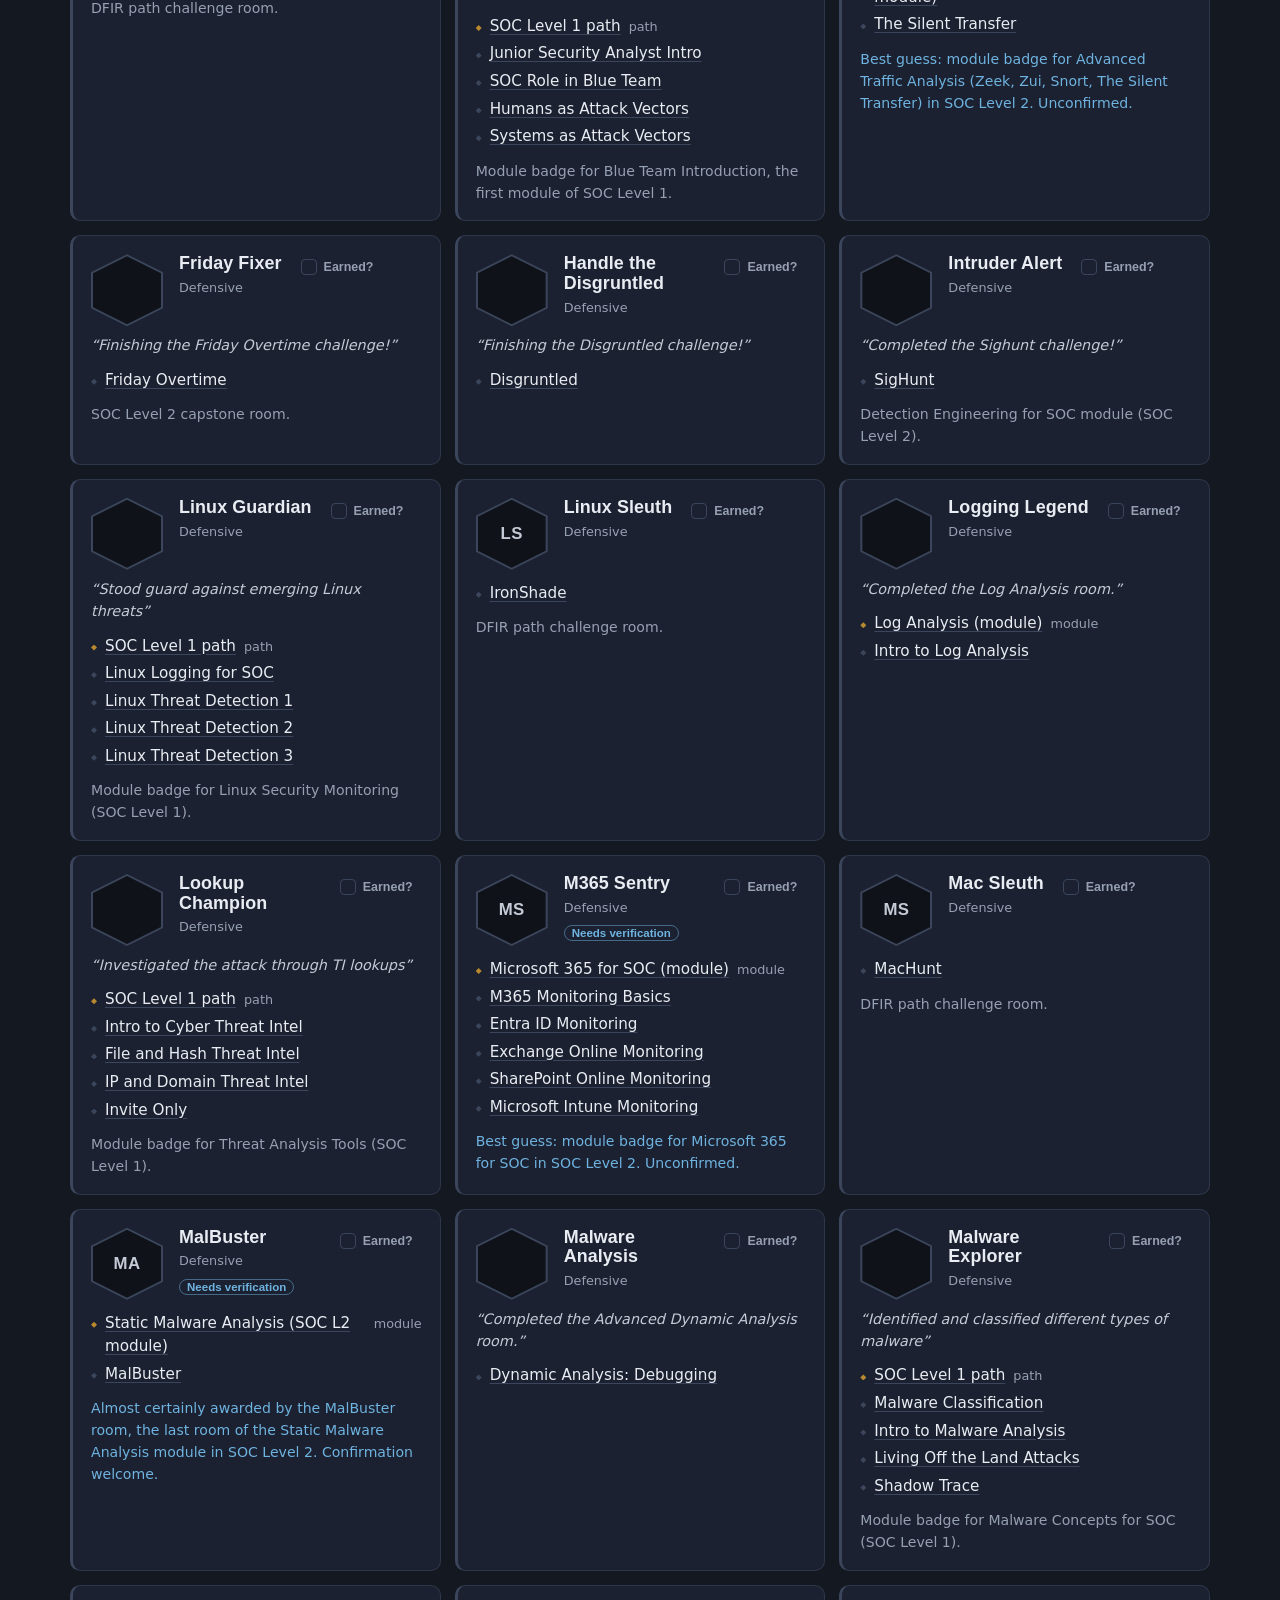
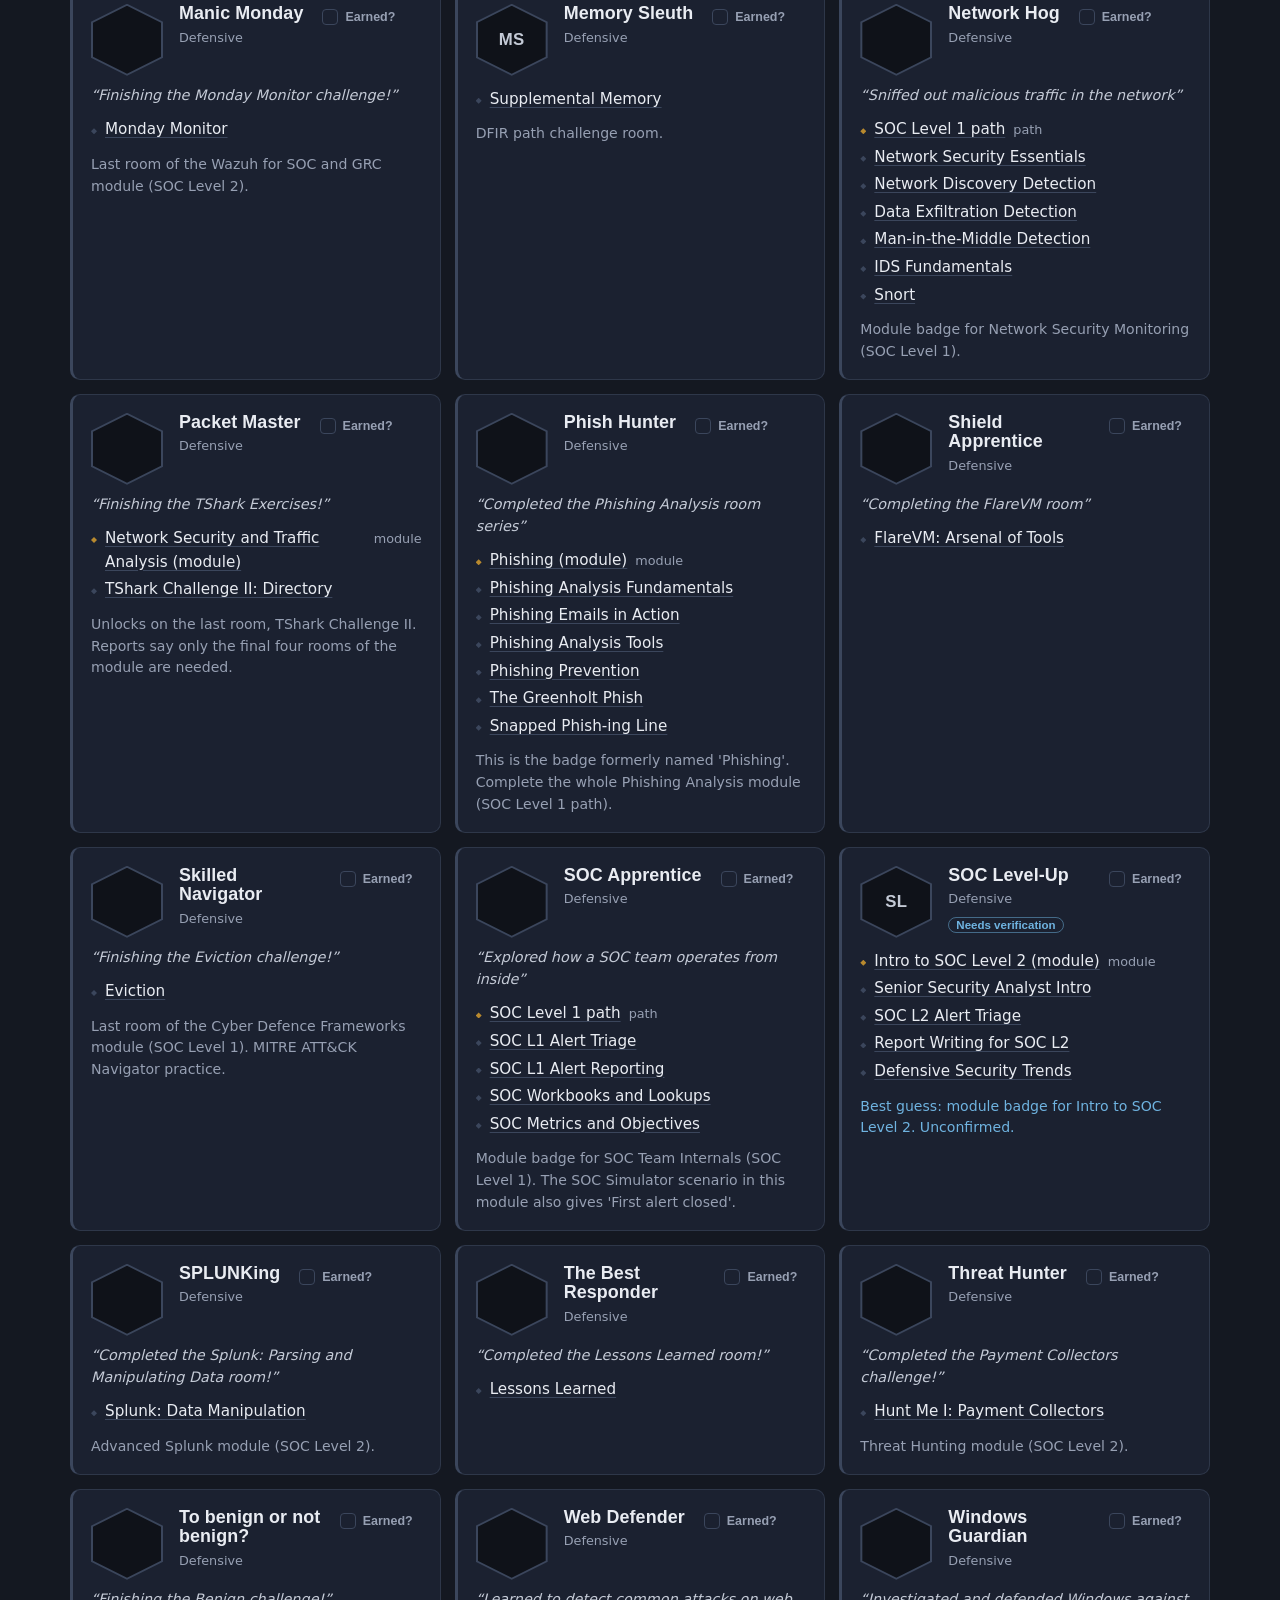
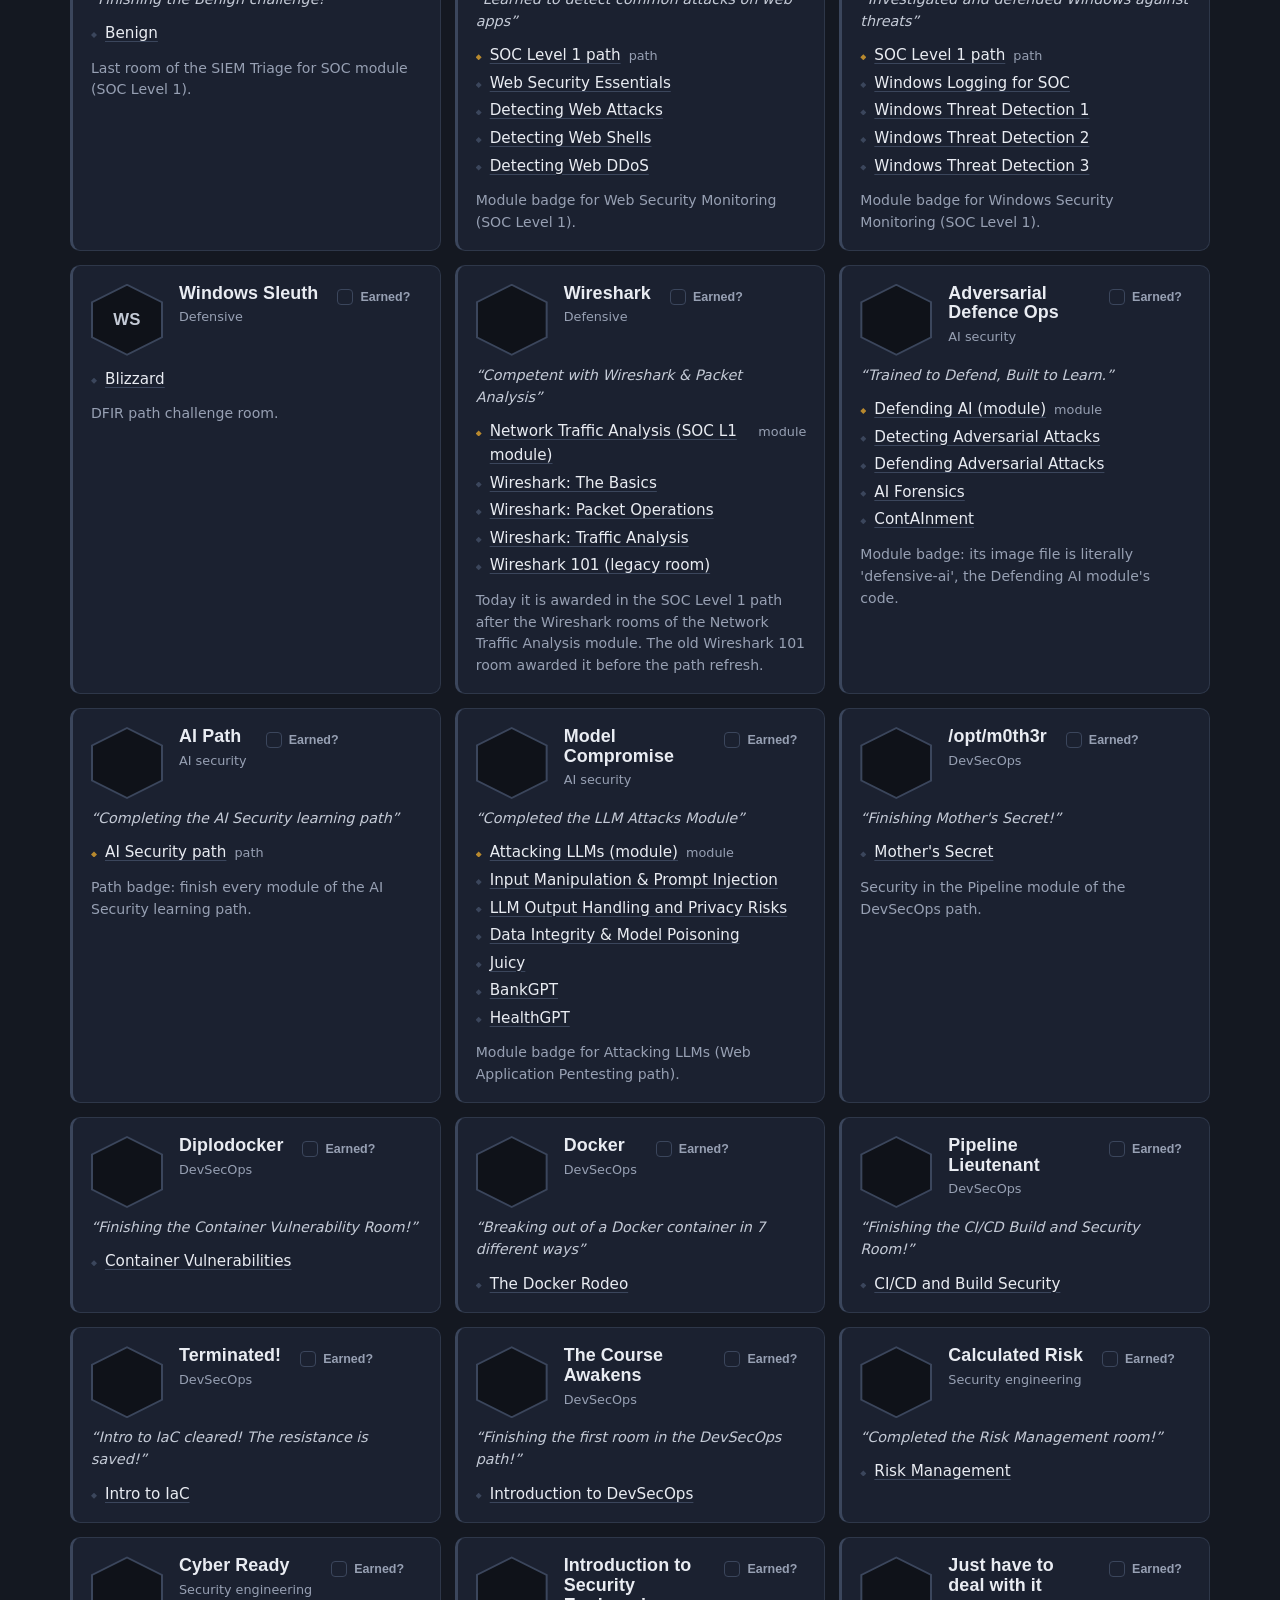
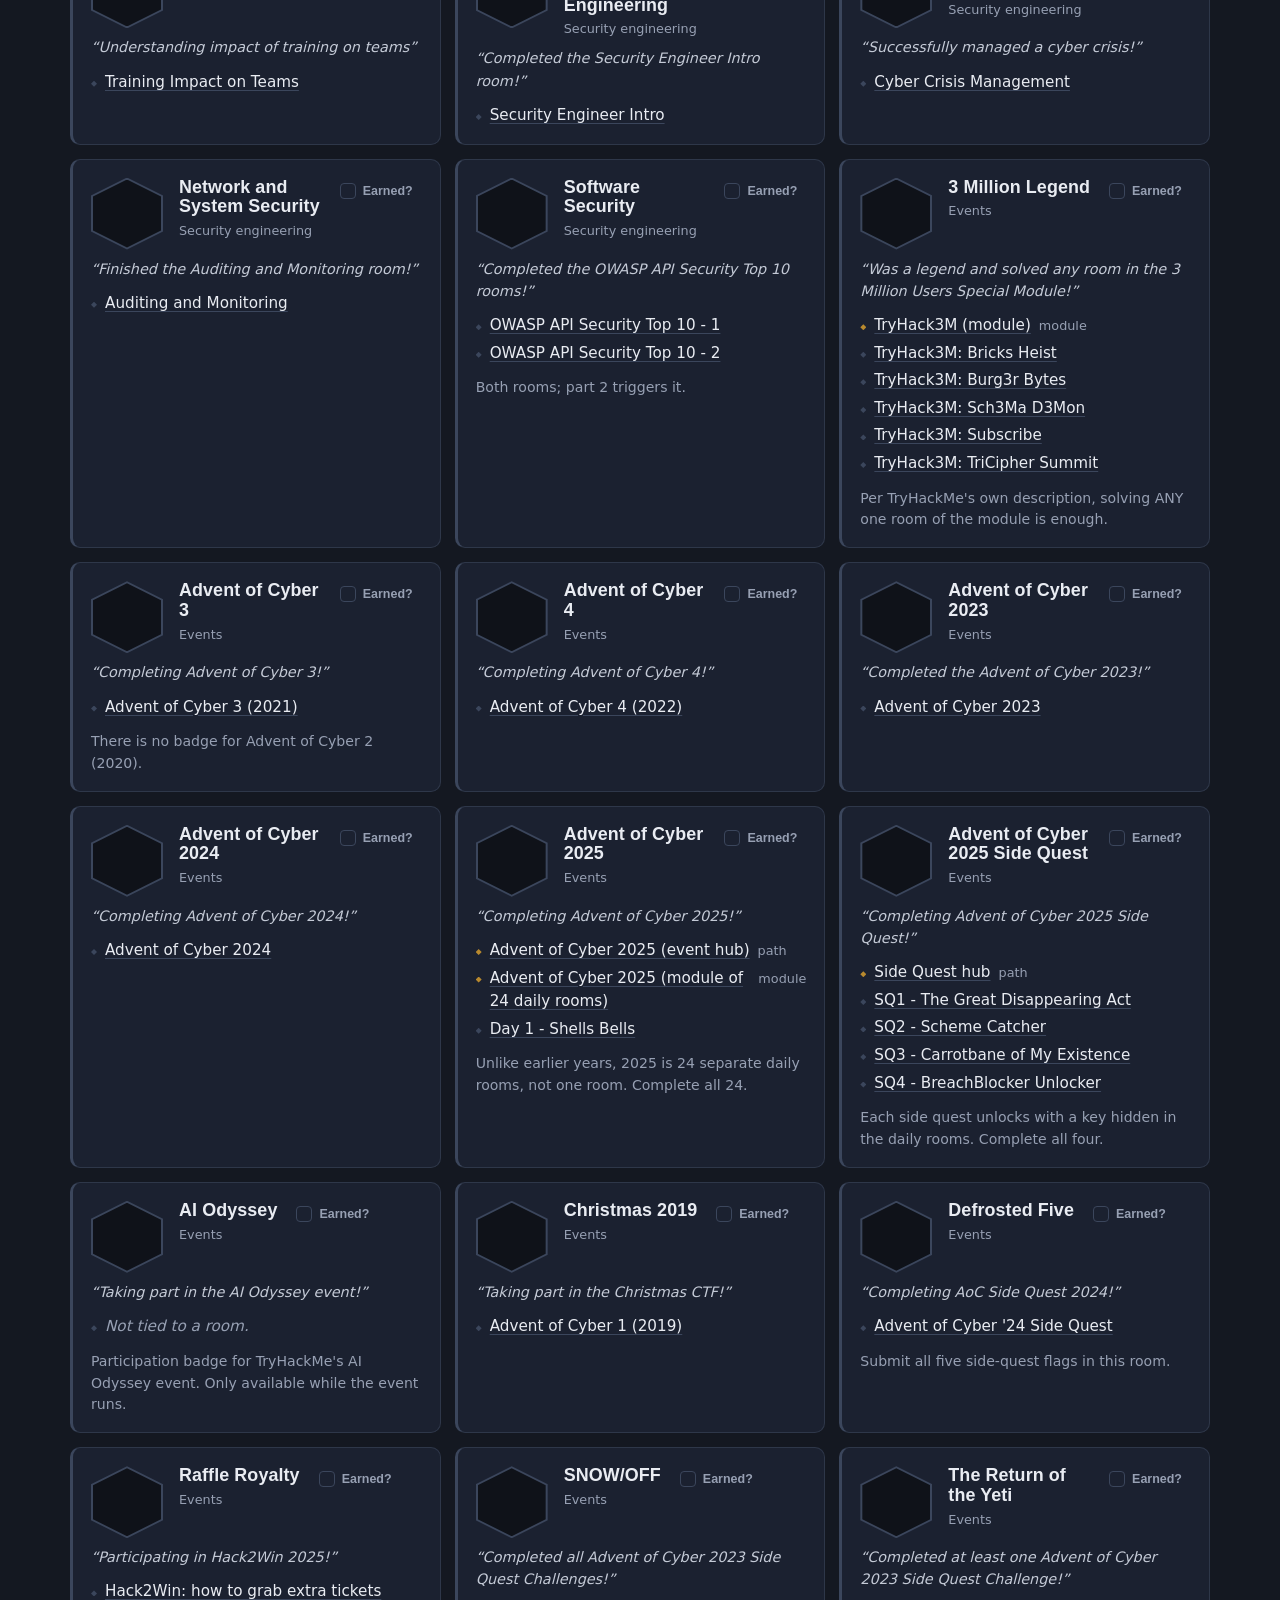
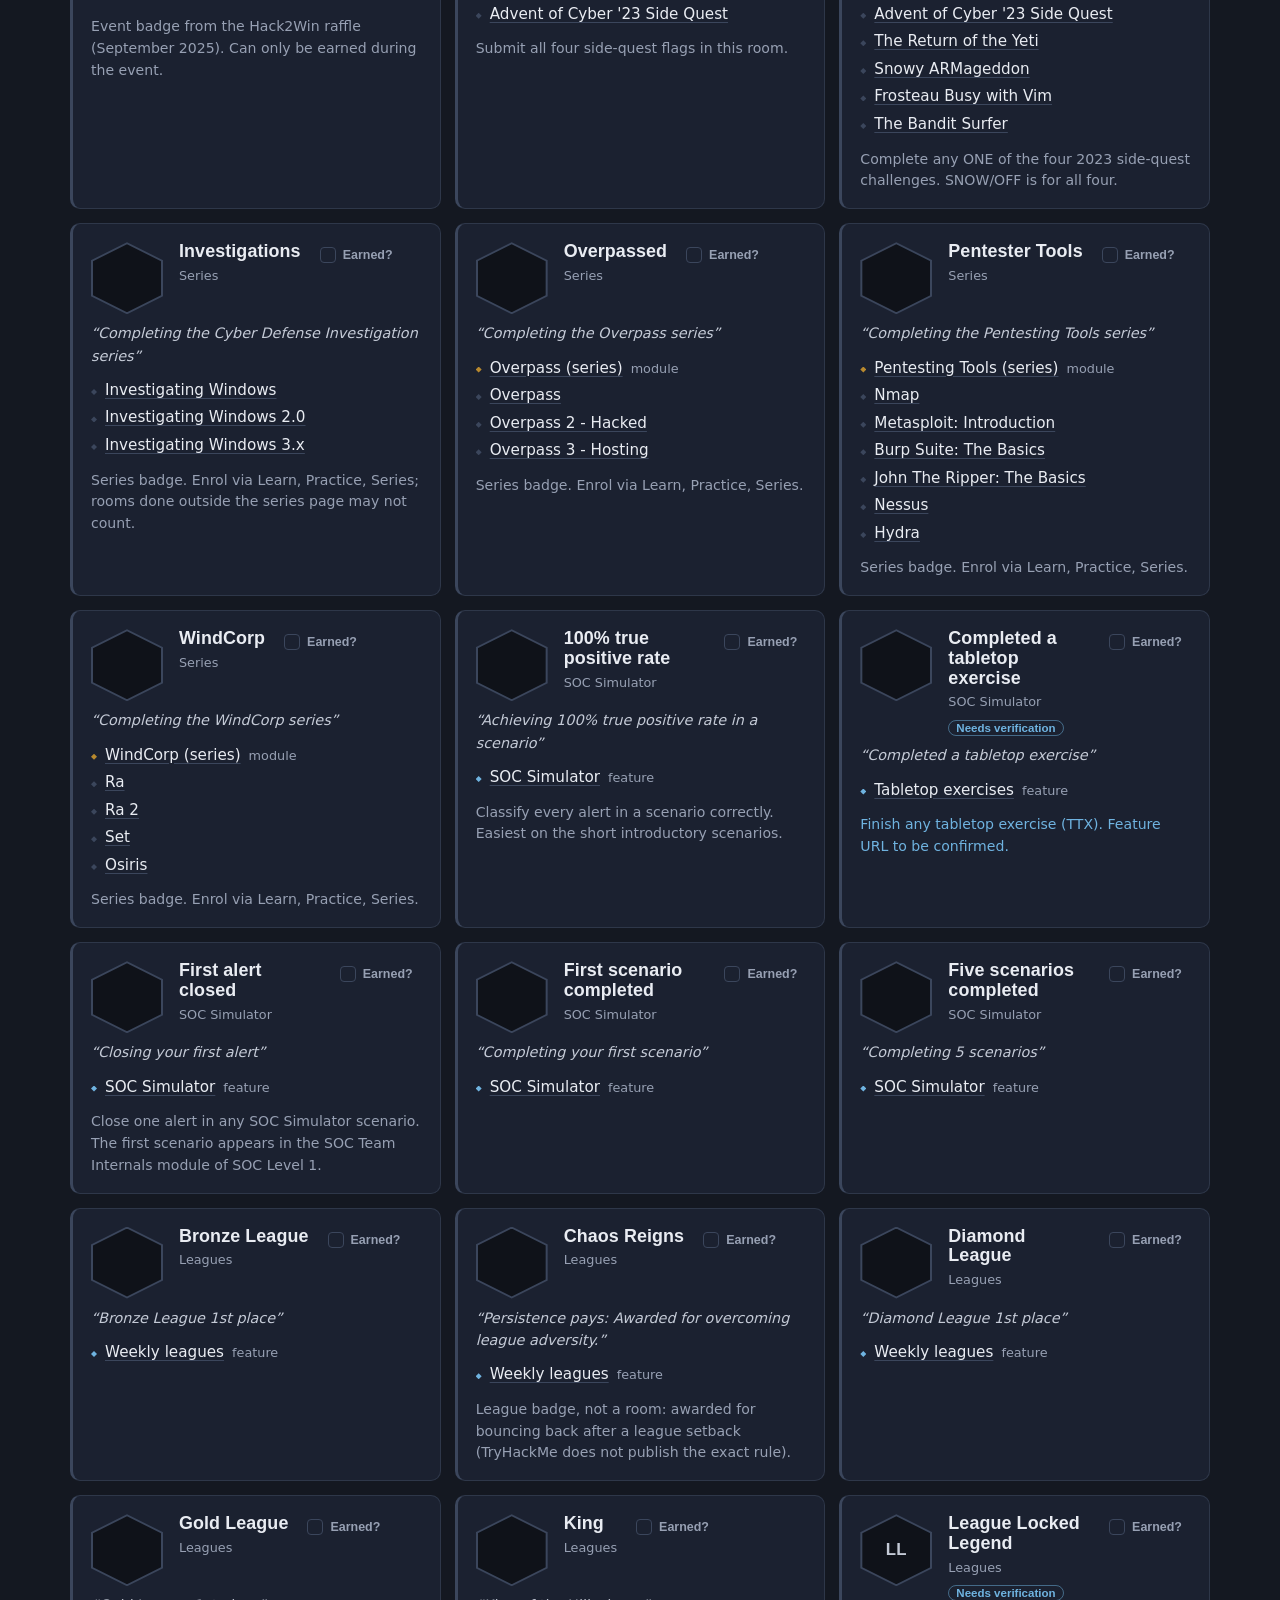
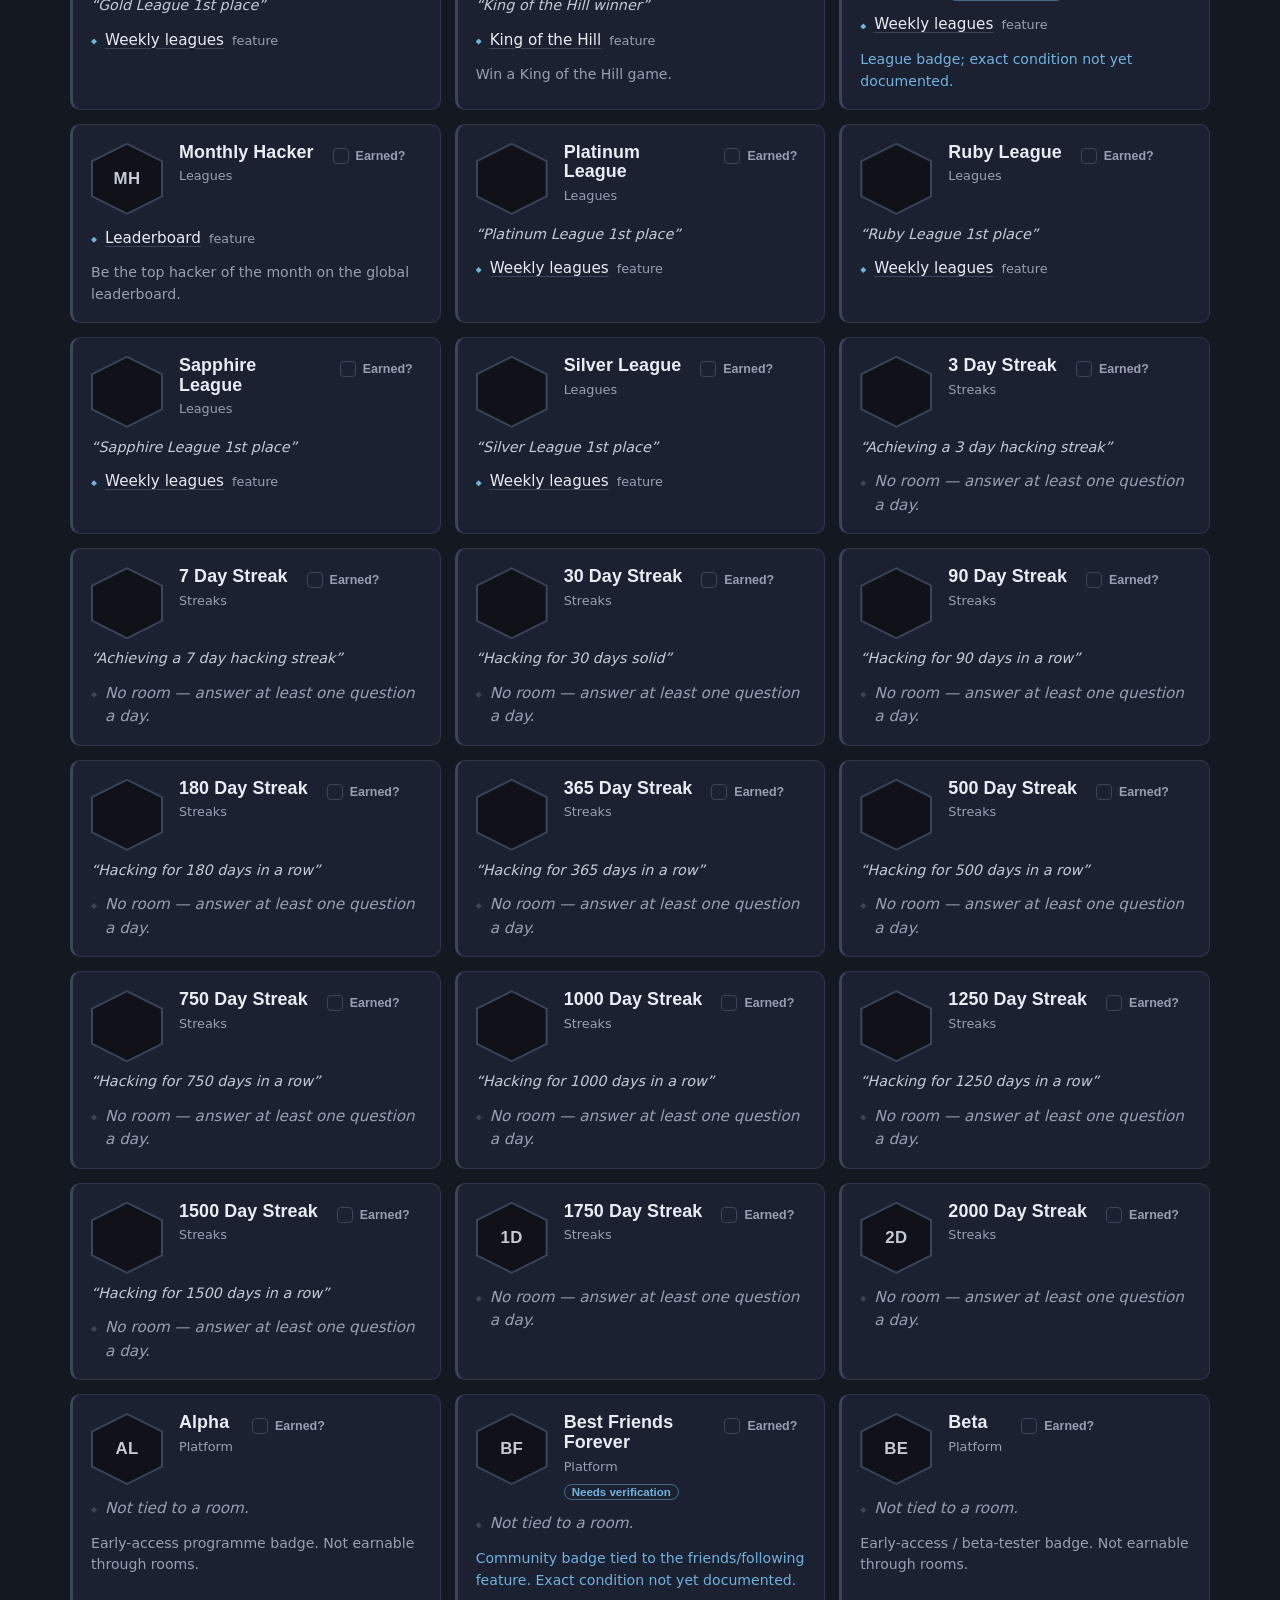
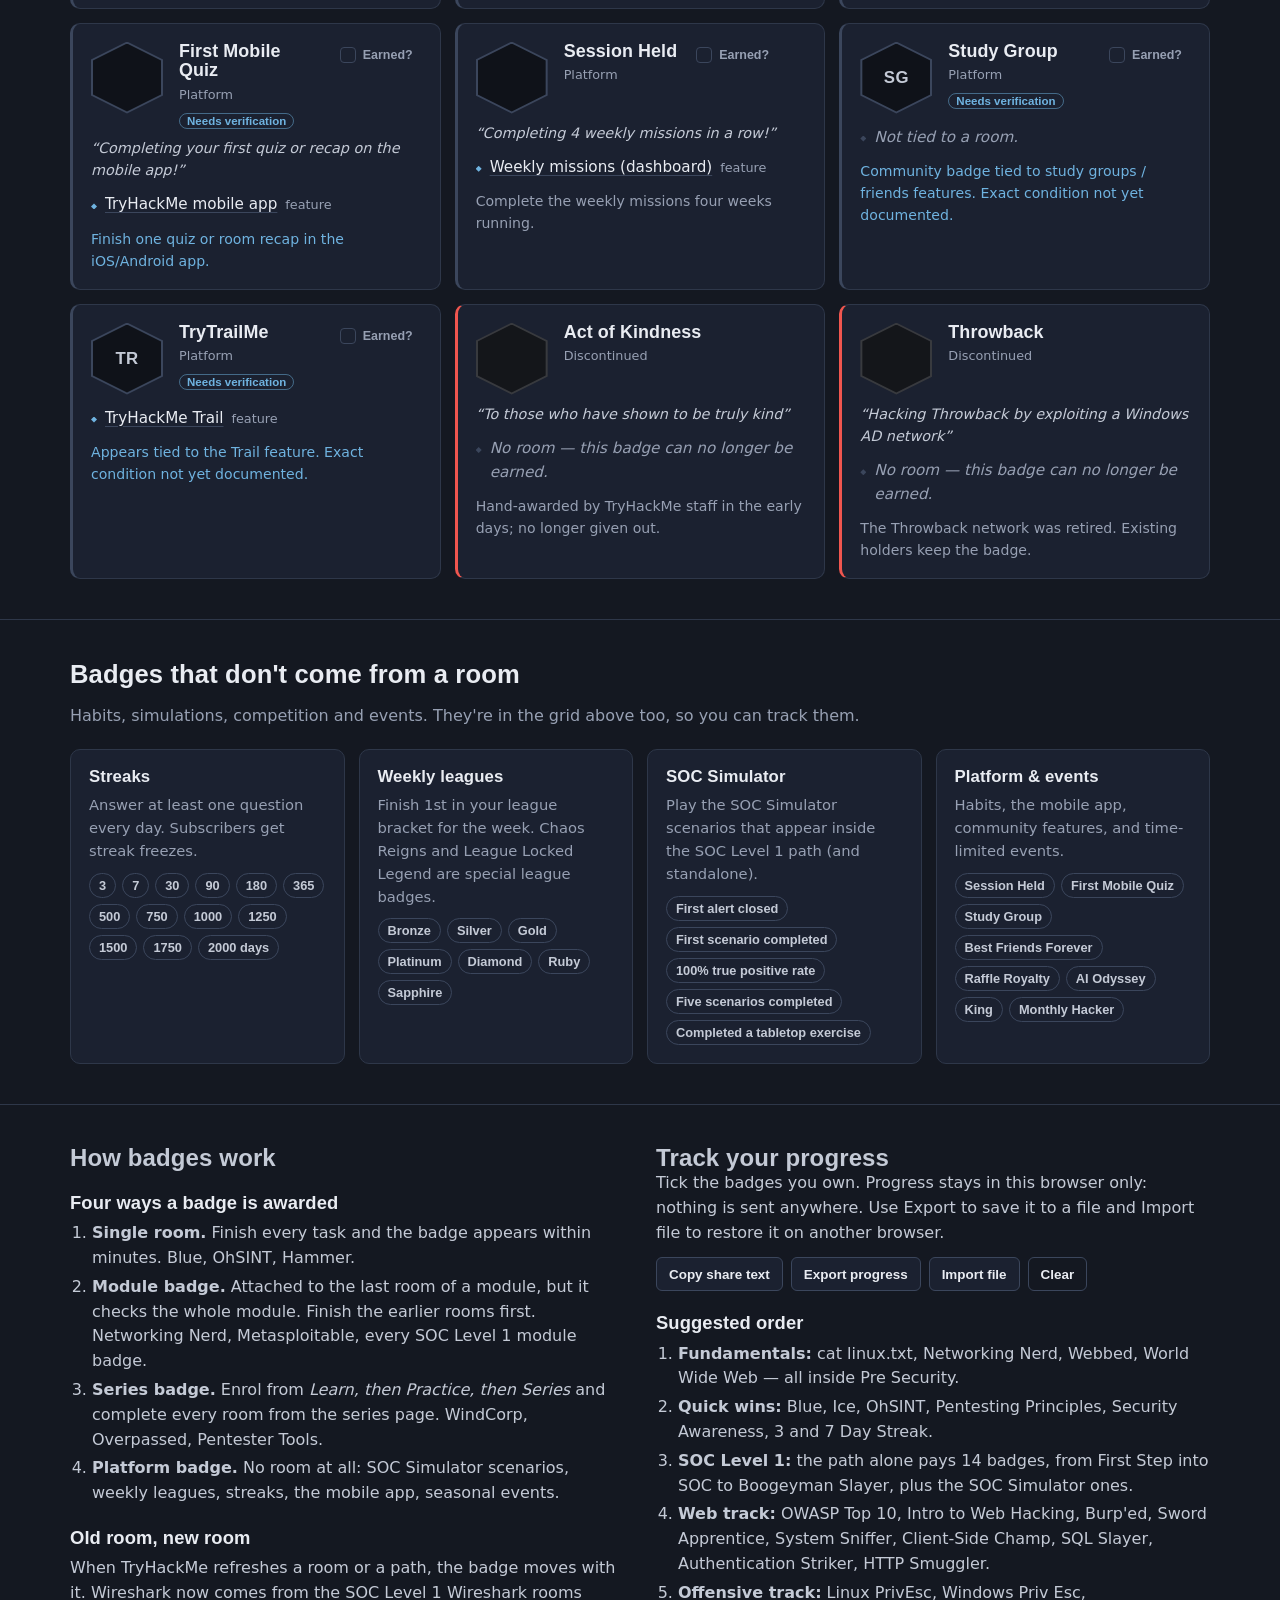
==== commit 17657ca3: "Remove the TryHackMe profile import TryHackMe's public badge endpoint now answers "Profile not found" ====
--- a/index.html
+++ b/index.html
@@ -151,18 +151,7 @@
       </div>
       <div class="prose">
         <h2>Track your progress</h2>
-        <p>Tick the badges you own. Progress stays in this browser. To fill it in automatically from your public TryHackMe profile (TryHackMe blocks other sites from reading it directly, so it takes one copy-paste):</p>
-        <ol class="import-steps">
-          <li><label for="thm-user">Type your TryHackMe username, then open your badge list.</label>
-            <span class="row">
-              <input class="text-input" id="thm-user" placeholder="TryHackMe username" autocomplete="off" spellcheck="false" maxlength="40" pattern="[A-Za-z0-9_.\-]{1,40}">
-              <a class="btn primary" id="thm-open" href="https://tryhackme.com/" target="_blank" rel="noopener noreferrer">Open my badge list</a>
-            </span></li>
-          <li><label for="thm-paste">On that tab, select all (Ctrl+A), copy (Ctrl+C) and paste it here.</label>
-            <textarea class="text-input paste" id="thm-paste" rows="3" spellcheck="false" autocomplete="off" placeholder="Paste the badge list here"></textarea></li>
-          <li><button class="btn primary" id="thm-import-btn" type="button">Import my badges</button></li>
-        </ol>
-        <p id="thm-import-status" class="status-line" role="status" aria-live="polite"></p>
+        <p>Tick the badges you own. Progress stays in this browser only: nothing is sent anywhere. Use Export to save it to a file and Import file to restore it on another browser.</p>
         <p class="row">
           <button class="btn" id="share" type="button">Copy share text</button>
           <button class="btn" id="export" type="button">Export progress</button>
--- a/styles.css
+++ b/styles.css
@@ -119,10 +119,6 @@
 .earn input:focus-visible + .box { outline: 2px solid var(--focus); outline-offset: 2px; }
 .earn.flat { margin: 0; }
 .status-line { color: var(--muted); font-size: .9rem; }
-.import-steps { padding-left: 1.3em; }
-.import-steps li { margin-bottom: 10px; }
-.import-steps label { display: block; margin-bottom: 6px; }
-.text-input.paste { display: block; width: 100%; height: auto; min-height: 72px; padding: 8px 12px; resize: vertical; font-family: ui-monospace, SFMono-Regular, Consolas, monospace; font-size: .8rem; }
 .badge-card.earned .earn { color: var(--brass); }
 .desc { grid-column: 1 / -1; margin: -4px 0 0; color: var(--ink-soft); font-size: 0.9rem; font-style: italic; }
 .rooms { grid-column: 1 / -1; margin: 0; padding: 0; list-style: none; display: grid; gap: 4px; }
